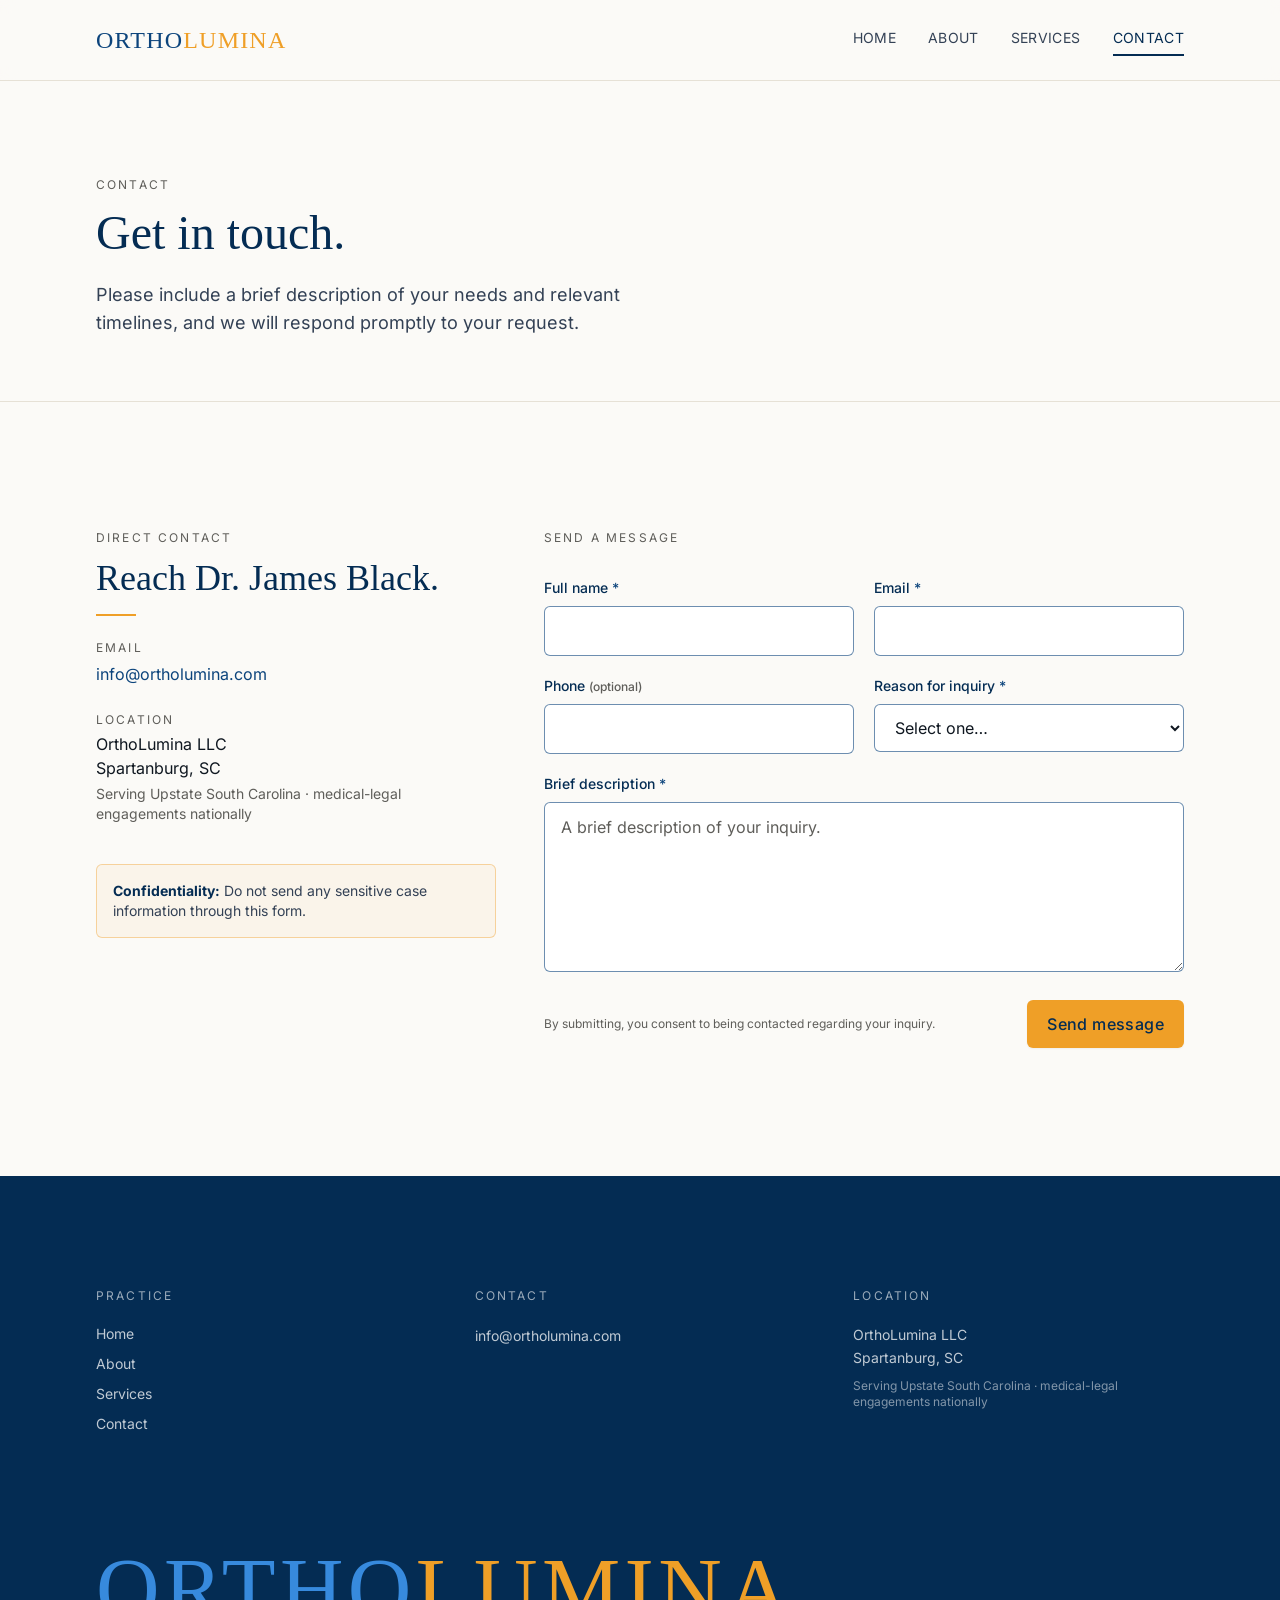
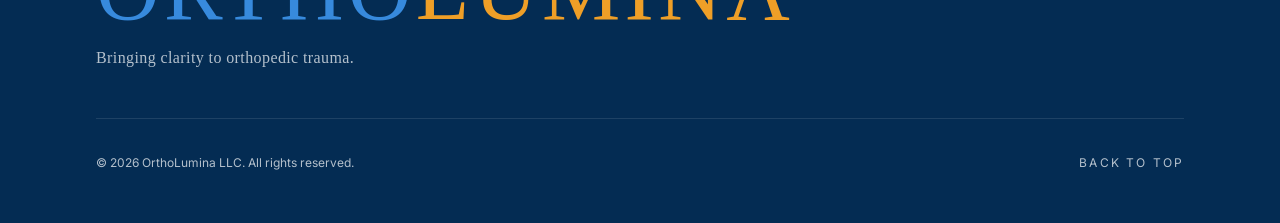
==== contact/index.html @ fea4717f "Initial site launch Co-Authored-By: Claude Opus 5.5 <noreply@anthropic.com>" ====
<!DOCTYPE html><html lang="en"> <head><meta charset="UTF-8"><meta name="viewport" content="width=device-width, initial-scale=1, viewport-fit=cover"><meta name="generator" content="Astro v5.18.2"><title>Contact · OrthoLumina</title><meta name="description" content="Contact OrthoLumina LLC for orthopedic trauma medical-legal review and hospital consulting. Based in Spartanburg, South Carolina."><link rel="canonical" href="https://ortholumina.com/contact"><meta name="theme-color" content="#042C53"><meta name="format-detection" content="telephone=no"><meta property="og:site_name" content="OrthoLumina"><meta property="og:type" content="website"><meta property="og:title" content="Contact · OrthoLumina"><meta property="og:description" content="Contact OrthoLumina LLC for orthopedic trauma medical-legal review and hospital consulting. Based in Spartanburg, South Carolina."><meta property="og:url" content="https://ortholumina.com/contact"><meta property="og:locale" content="en_US"><meta property="og:image" content="https://ortholumina.com/og-default.jpg"><meta name="twitter:card" content="summary_large_image"><meta name="twitter:title" content="Contact · OrthoLumina"><meta name="twitter:description" content="Contact OrthoLumina LLC for orthopedic trauma medical-legal review and hospital consulting. Based in Spartanburg, South Carolina."><meta name="twitter:image" content="https://ortholumina.com/og-default.jpg"><link rel="icon" type="image/svg+xml" href="/favicon.svg"><script type="application/ld+json">{"@context":"https://schema.org","@graph":[{"@type":"ProfessionalService","@id":"https://ortholumina.com#organization","name":"OrthoLumina LLC","alternateName":"OrthoLumina","url":"https://ortholumina.com","description":"Independent orthopedic trauma surgery expertise for attorneys, hospitals, and health care systems.","slogan":"Bringing clarity to orthopedic trauma.","areaServed":[{"@type":"City","name":"Spartanburg, South Carolina"},{"@type":"AdministrativeArea","name":"Upstate South Carolina"},{"@type":"AdministrativeArea","name":"Spartanburg County"},{"@type":"AdministrativeArea","name":"Greenville County"},{"@type":"AdministrativeArea","name":"Anderson County"},{"@type":"AdministrativeArea","name":"Cherokee County"},{"@type":"AdministrativeArea","name":"Union County"},{"@type":"AdministrativeArea","name":"Pickens County"},{"@type":"AdministrativeArea","name":"Oconee County"},{"@type":"AdministrativeArea","name":"Laurens County"}],"founder":{"@id":"https://ortholumina.com#person"},"employee":{"@id":"https://ortholumina.com#person"},"address":{"@type":"PostalAddress","addressLocality":"Spartanburg","addressRegion":"SC","addressCountry":"US"},"email":"info@ortholumina.com","knowsAbout":["Orthopedic trauma","Medical-legal review and expert opinion","Standard of care review","Hospital service-line consulting","Orthopedic trauma program development"],"hasOfferCatalog":{"@type":"OfferCatalog","name":"OrthoLumina services","itemListElement":[{"@type":"Offer","itemOffered":{"@type":"Service","name":"Leadership & Organizational Consulting","description":"Developing, renewing and maintaining orthopedic trauma service lines for hospitals and healthcare systems including clinical protocols, team structure, call management, ACS verifications and operating room efficiency.","url":"https://ortholumina.com/#services","areaServed":[{"@type":"City","name":"Spartanburg, South Carolina"},{"@type":"AdministrativeArea","name":"Upstate South Carolina"},{"@type":"AdministrativeArea","name":"Spartanburg County"},{"@type":"AdministrativeArea","name":"Greenville County"},{"@type":"AdministrativeArea","name":"Anderson County"},{"@type":"AdministrativeArea","name":"Cherokee County"},{"@type":"AdministrativeArea","name":"Union County"},{"@type":"AdministrativeArea","name":"Pickens County"},{"@type":"AdministrativeArea","name":"Oconee County"},{"@type":"AdministrativeArea","name":"Laurens County"}]}},{"@type":"Offer","itemOffered":{"@type":"Service","name":"Medical Legal Services","description":"Orthopedic trauma surgery expertise available for legal case review, expert opinions and testimony for complex litigation requiring an independent and experienced surgeon.","url":"https://ortholumina.com/#services","areaServed":{"@type":"Country","name":"United States"}}},{"@type":"Offer","itemOffered":{"@type":"Service","name":"Short-Term Clinical Contracts","description":"Temporary orthopedic trauma surgery coverage for trauma centers. Hybrid on-site clinical coverage with service line leadership.","url":"https://ortholumina.com/#services","areaServed":[{"@type":"City","name":"Spartanburg, South Carolina"},{"@type":"AdministrativeArea","name":"Upstate South Carolina"},{"@type":"AdministrativeArea","name":"Spartanburg County"},{"@type":"AdministrativeArea","name":"Greenville County"},{"@type":"AdministrativeArea","name":"Anderson County"},{"@type":"AdministrativeArea","name":"Cherokee County"},{"@type":"AdministrativeArea","name":"Union County"},{"@type":"AdministrativeArea","name":"Pickens County"},{"@type":"AdministrativeArea","name":"Oconee County"},{"@type":"AdministrativeArea","name":"Laurens County"}]}}]}},{"@type":"Person","@id":"https://ortholumina.com#person","name":"Dr. James Black","jobTitle":"Orthopedic Trauma Surgeon","worksFor":{"@id":"https://ortholumina.com#organization"},"url":"https://ortholumina.com/#about","alumniOf":[{"@type":"CollegeOrUniversity","name":"Middlebury College"},{"@type":"CollegeOrUniversity","name":"Emory University School of Medicine"},{"@type":"CollegeOrUniversity","name":"Washington University School of Medicine in St. Louis"}],"hasCredential":[{"@type":"EducationalOccupationalCredential","credentialCategory":"Board Certification","name":"American Board of Orthopaedic Surgery"},{"@type":"EducationalOccupationalCredential","credentialCategory":"Fellowship","name":"Fellow, American Academy of Orthopaedic Surgeons"},{"@type":"EducationalOccupationalCredential","credentialCategory":"Fellowship","name":"Fellow, American College of Surgeons"}],"memberOf":[{"@type":"Organization","name":"American Academy of Orthopaedic Surgeons"},{"@type":"Organization","name":"American College of Surgeons"}]},{"@type":"WebSite","@id":"https://ortholumina.com#website","url":"https://ortholumina.com","name":"OrthoLumina","publisher":{"@id":"https://ortholumina.com#organization"},"inLanguage":"en-US"},{"@type":"WebPage","url":"https://ortholumina.com/contact","isPartOf":{"@id":"https://ortholumina.com#website"},"about":{"@id":"https://ortholumina.com#organization"}}]}</script><link rel="stylesheet" href="/_astro/contact.BOzPGhAl.css"></head> <body class> <script>document.documentElement.classList.add("js");if(!window.location.hash){try{window.scrollTo(0,0)}catch(_){}}</script> <a href="#main" class="sr-only focus:not-sr-only focus:fixed focus:top-2 focus:left-2 focus:z-[60] focus:bg-navy-dark focus:text-white focus:px-4 focus:py-2 focus:rounded">
Skip to content
</a> <header class="sticky top-0 z-40 w-full border-b border-hairline bg-surface/85 backdrop-blur supports-[backdrop-filter]:bg-surface/70">  <div class="container-page flex h-14 sm:h-16 md:h-20 items-center justify-between gap-3"> <a href="/" class="no-underline focus-visible:shadow-focus rounded-sm min-w-0 flex-shrink" aria-label="OrthoLumina home"> <div class="inline-block max-w-full " aria-label="OrthoLumina"> <span class="block whitespace-nowrap font-display uppercase tracking-wordmark leading-none text-lg sm:text-xl md:text-2xl" aria-hidden="true"> <span class="text-navy">ORTHO</span><span class="text-amber">LUMINA</span> </span> </div> </a> <nav aria-label="Primary" class="hidden md:block"> <ul class="flex items-center gap-8"> <li> <a href="/" class="no-underline font-sans text-sm tracking-wide uppercase inline-block pt-1 pb-1.5
                  text-ink-soft hover:text-navy-dark border-b-2 border-transparent hover:border-navy/20
                "> Home </a> </li><li> <a href="/#about" class="no-underline font-sans text-sm tracking-wide uppercase inline-block pt-1 pb-1.5
                  text-ink-soft hover:text-navy-dark border-b-2 border-transparent hover:border-navy/20
                "> About </a> </li><li> <a href="/#services" class="no-underline font-sans text-sm tracking-wide uppercase inline-block pt-1 pb-1.5
                  text-ink-soft hover:text-navy-dark border-b-2 border-transparent hover:border-navy/20
                "> Services </a> </li><li> <a href="/contact" aria-current="page" class="no-underline font-sans text-sm tracking-wide uppercase inline-block pt-1 pb-1.5
                  text-navy-dark border-b-2 border-navy-dark
                "> Contact </a> </li> </ul> </nav> <button type="button" id="mobile-nav-toggle" class="nav-toggle-pending md:hidden inline-flex h-11 w-11 flex-none items-center justify-center rounded-md text-navy-dark hover:bg-navy/[0.06] focus-visible:shadow-focus" aria-expanded="false" aria-controls="mobile-nav-drawer" aria-label="Open menu"> <svg width="22" height="22" viewBox="0 0 24 24" fill="none" aria-hidden="true"> <path d="M4 7h16M4 12h16M4 17h16" stroke="currentColor" stroke-width="1.75" stroke-linecap="round"></path> </svg> </button> </div> </header>  <div id="mobile-nav-drawer" class="md:hidden fixed inset-0 z-50 hidden" role="dialog" aria-modal="true" aria-label="Site navigation"> <div id="mobile-nav-backdrop" class="absolute inset-0 bg-navy-dark/60"></div> <div class="absolute inset-y-0 right-0 w-[86%] max-w-sm bg-surface shadow-xl flex flex-col" style="height: 100dvh;"> <div class="flex-none flex items-center justify-between h-14 sm:h-16 px-5 sm:px-6 border-b border-hairline"> <div class="inline-block max-w-full " aria-label="OrthoLumina"> <span class="block whitespace-nowrap font-display uppercase tracking-wordmark leading-none text-lg sm:text-xl md:text-2xl" aria-hidden="true"> <span class="text-navy">ORTHO</span><span class="text-amber">LUMINA</span> </span> </div> <button type="button" id="mobile-nav-close" class="inline-flex h-11 w-11 flex-none items-center justify-center rounded-md text-navy-dark hover:bg-navy/[0.06] focus-visible:shadow-focus" aria-label="Close menu"> <svg width="22" height="22" viewBox="0 0 24 24" fill="none" aria-hidden="true"> <path d="M6 6l12 12M18 6l-12 12" stroke="currentColor" stroke-width="1.75" stroke-linecap="round"></path> </svg> </button> </div> <nav aria-label="Primary mobile navigation" class="flex-1 min-h-0 overflow-y-auto px-5 sm:px-6 py-6"> <ul class="flex flex-col gap-1"> <li> <a href="/" class="block py-3 font-display text-2xl no-underline
                  text-ink-soft hover:text-navy-dark
                "> Home </a> </li><li> <a href="/#about" class="block py-3 font-display text-2xl no-underline
                  text-ink-soft hover:text-navy-dark
                "> About </a> </li><li> <a href="/#services" class="block py-3 font-display text-2xl no-underline
                  text-ink-soft hover:text-navy-dark
                "> Services </a> </li><li> <a href="/contact" aria-current="page" class="block py-3 font-display text-2xl no-underline
                  text-navy-dark
                "> Contact </a> </li> </ul> </nav> </div> </div> <script>(function(){const toggle=document.getElementById("mobile-nav-toggle");const drawer=document.getElementById("mobile-nav-drawer");const backdrop=document.getElementById("mobile-nav-backdrop");const closeBtn=document.getElementById("mobile-nav-close");if(!toggle||!drawer)return;const FOCUSABLE='a[href], button:not([disabled]), input:not([disabled]), select:not([disabled]), textarea:not([disabled]), [tabindex]:not([tabindex="-1"])';let previouslyFocused=null;let savedScrollY=0;let isOpen=false;toggle.classList.remove("nav-toggle-pending");function claimHistory(tag){if(window.__orthoOverlayEntry)return;try{history.pushState({orthoOverlay:tag},"",location.href);window.__orthoOverlayEntry=true}catch(_){}}function releaseHistory(consume){if(!window.__orthoOverlayEntry)return;window.__orthoOverlayEntry=false;if(consume){try{history.back()}catch(_){}}}function unlockBody(){document.body.style.position="";document.body.style.top="";document.body.style.left="";document.body.style.right="";document.body.style.width="";window.scrollTo(0,savedScrollY)}function open(){if(isOpen)return;isOpen=true;previouslyFocused=document.activeElement;drawer.classList.remove("hidden");toggle.setAttribute("aria-expanded","true");savedScrollY=window.scrollY;document.body.style.position="fixed";document.body.style.top="-"+savedScrollY+"px";document.body.style.left="0";document.body.style.right="0";document.body.style.width="100%";claimHistory("nav");const firstLink=drawer.querySelector(FOCUSABLE);if(firstLink&&firstLink.focus)firstLink.focus()}function close(fromHistory){if(!isOpen)return;isOpen=false;drawer.classList.add("hidden");toggle.setAttribute("aria-expanded","false");unlockBody();releaseHistory(!fromHistory);if(previouslyFocused&&previouslyFocused.focus)previouslyFocused.focus()}function closeForHandoff(){if(!isOpen)return;isOpen=false;drawer.classList.add("hidden");toggle.setAttribute("aria-expanded","false");unlockBody();if(toggle.focus)toggle.focus()}const closeFromUi=function(){close(false)};toggle.addEventListener("click",open);if(closeBtn)closeBtn.addEventListener("click",closeFromUi);if(backdrop)backdrop.addEventListener("click",closeFromUi);drawer.addEventListener("click",function(e){const t=e.target&&e.target.closest?e.target.closest("a"):null;if(!t)return;if(t.getAttribute("href")==="/contact"){closeForHandoff();return}if(t.hash&&t.pathname===location.pathname){const target=document.getElementById(decodeURIComponent(t.hash.slice(1)));if(target){e.preventDefault();isOpen=false;drawer.classList.add("hidden");toggle.setAttribute("aria-expanded","false");unlockBody();try{if(window.__orthoOverlayEntry){window.__orthoOverlayEntry=false;history.replaceState(null,"",t.hash)}else{history.pushState(null,"",t.hash)}}catch(_){}target.scrollIntoView();if(!target.hasAttribute("tabindex"))target.setAttribute("tabindex","-1");target.focus({preventScroll:true});return}}close(false)});window.addEventListener("popstate",function(){if(isOpen)close(true)});window.addEventListener("resize",function(){if(isOpen&&getComputedStyle(drawer).display==="none")close(false)},{passive:true});document.addEventListener("keydown",function(e){if(!isOpen)return;if(e.key==="Escape"){close(false);return}if(e.key!=="Tab")return;const items=Array.prototype.filter.call(drawer.querySelectorAll(FOCUSABLE),function(el){return el.offsetWidth>0||el.offsetHeight>0});if(!items.length)return;const first=items[0];const last=items[items.length-1];if(e.shiftKey&&document.activeElement===first){e.preventDefault();last.focus()}else if(!e.shiftKey&&document.activeElement===last){e.preventDefault();first.focus()}})})();</script>   <main id="main">   <section class="border-b border-hairline">  <div class="container-page section-header"> <div class="max-w-narrow"> <p class="eyebrow mb-3 sm:mb-4">Contact</p> <h1>Get in touch.</h1> <p class="mt-5 sm:mt-6 max-w-prose text-base sm:text-lg text-ink-soft leading-relaxed">
Please include a brief description of your needs and relevant
          timelines, and we will respond promptly to your request.
</p> </div> </div> </section>  <section class="section" aria-labelledby="contact-heading"> <div class="container-page grid gap-10 md:gap-12 md:grid-cols-[minmax(0,1fr)_minmax(0,1.6fr)] items-start"> <aside class="reveal min-w-0"> <p class="eyebrow mb-3">Direct contact</p> <h2 id="contact-heading">Reach Dr. James Black.</h2> <span class="rule" aria-hidden="true"></span>  <dl class="mt-5 sm:mt-6 space-y-5 sm:space-y-6"> <div> <dt class="text-[0.7rem] sm:text-xs uppercase tracking-[0.18em] text-brand-gray mb-1">Email</dt> <dd> <a href="mailto:info@ortholumina.com" class="text-navy hover:text-navy-dark inline-block py-0.5 break-all"> info@ortholumina.com </a> </dd> </div> <div> <dt class="text-[0.7rem] sm:text-xs uppercase tracking-[0.18em] text-brand-gray mb-1">Location</dt> <dd class="not-italic"> <address class="not-italic text-ink text-sm sm:text-base"> OrthoLumina LLC<br> Spartanburg, SC </address>  <p class="mt-1 text-xs sm:text-sm text-brand-gray">
Serving Upstate South Carolina · medical-legal engagements nationally
</p> </dd> </div>  </dl> <div class="rounded-md border border-amber/40 bg-amber/[0.06] p-4 text-xs sm:text-sm text-ink-soft leading-relaxed mt-8 sm:mt-10"> <strong class="text-navy-dark">Confidentiality:</strong> Do not send any
  sensitive case information through this form.
</div> </aside>   <div class="reveal min-w-0"> <p class="eyebrow mb-3">Send a message</p> <form id="contact-form" action="https://formspree.io/f/xqppwero" method="POST" novalidate class="mt-8 grid gap-5" aria-describedby="contact-form-status" data-fallback-email="info@ortholumina.com"><div class="grid gap-5 md:grid-cols-2"><div class="flex flex-col gap-2"><label for="cf-name" class="text-sm font-medium text-navy-dark">
Full name <span class="text-navy" aria-hidden="true">*</span></label><input type="text" id="cf-name" name="name" autocomplete="name" required aria-required="true" aria-invalid="false" class="rounded-md border border-navy/60 bg-white px-4 py-3 text-base text-ink placeholder:text-brand-gray focus:outline-none focus:border-navy focus-visible:shadow-focus"><p id="cf-name-error" class="text-xs text-danger hidden" data-error-for="name"></p></div><div class="flex flex-col gap-2"><label for="cf-email" class="text-sm font-medium text-navy-dark">
Email <span class="text-navy" aria-hidden="true">*</span></label><input type="email" id="cf-email" name="email" autocomplete="email" required aria-required="true" aria-invalid="false" class="rounded-md border border-navy/60 bg-white px-4 py-3 text-base text-ink placeholder:text-brand-gray focus:outline-none focus:border-navy focus-visible:shadow-focus"><p id="cf-email-error" class="text-xs text-danger hidden" data-error-for="email"></p></div></div><div class="grid gap-5 md:grid-cols-2"><div class="flex flex-col gap-2"><label for="cf-phone" class="text-sm font-medium text-navy-dark">
Phone <span class="text-brand-gray text-xs">(optional)</span></label><input type="tel" id="cf-phone" name="phone" autocomplete="tel" class="rounded-md border border-navy/60 bg-white px-4 py-3 text-base text-ink placeholder:text-brand-gray focus:outline-none focus:border-navy focus-visible:shadow-focus"></div><div class="flex flex-col gap-2"><label for="cf-subject" class="text-sm font-medium text-navy-dark">
Reason for inquiry <span class="text-navy" aria-hidden="true">*</span></label><select id="cf-subject" name="subject" required aria-required="true" aria-invalid="false" class="rounded-md border border-navy/60 bg-white px-4 py-3 text-base text-ink focus:outline-none focus:border-navy focus-visible:shadow-focus"><option value="">Select one…</option><option value="medical-legal">Medical-legal inquiry</option><option value="consulting">Consulting inquiry</option><option value="clinical-contracts">Short-term clinical contracts</option><option value="other">Other</option></select><p id="cf-subject-error" class="text-xs text-danger hidden" data-error-for="subject"></p></div></div><div class="flex flex-col gap-2"><label for="cf-message" class="text-sm font-medium text-navy-dark">
Brief description <span class="text-navy" aria-hidden="true">*</span></label><textarea id="cf-message" name="message" rows="6" required aria-required="true" aria-invalid="false" placeholder="A brief description of your inquiry." class="rounded-md border border-navy/60 bg-white px-4 py-3 text-base text-ink placeholder:text-brand-gray focus:outline-none focus:border-navy focus-visible:shadow-focus resize-y min-h-[140px]"></textarea><p id="cf-message-error" class="text-xs text-danger hidden" data-error-for="message"></p></div><div class="hidden" aria-hidden="true"><label>
Do not fill this field
<input type="text" name="_gotcha" tabindex="-1" autocomplete="off"></label><input type="hidden" name="_subject" id="cf-subject-line" value="OrthoLumina inquiry"></div><div class="flex flex-col-reverse sm:flex-row items-stretch sm:items-center justify-between gap-4 pt-2"><p class="text-xs text-brand-gray leading-relaxed">
By submitting, you consent to being contacted regarding your inquiry.
</p><button type="submit" class="btn-primary no-underline w-full sm:w-auto flex-none">
Send message
</button></div><div id="contact-form-status" role="status" aria-live="polite" class="hidden mt-2 rounded-md p-4 text-sm"></div></form><script>(function(){const form=document.getElementById("contact-form");if(!form)return;const status=document.getElementById("contact-form-status");function setError(name,message){const el=form.querySelector('[data-error-for="'+name+'"]');const field=form.querySelector('[name="'+name+'"]');if(el){el.textContent=message;el.classList.toggle("hidden",!message)}if(field){field.setAttribute("aria-invalid",message?"true":"false");field.classList.toggle("border-danger",!!message);if(el&&el.id){const existing=(field.getAttribute("aria-describedby")||"").split(/\s+/).filter(t=>t&&t!==el.id);if(message)existing.push(el.id);if(existing.length)field.setAttribute("aria-describedby",existing.join(" "));else field.removeAttribute("aria-describedby")}}}function validate(data){let ok=true;setError("name","");setError("email","");setError("subject","");setError("message","");if(!data.name||data.name.trim().length<2){setError("name","Please enter your full name.");ok=false}const emailRe=/^[^\s@]+@[^\s@]+\.[^\s@]+$/;if(!data.email||!emailRe.test(data.email)){setError("email","Please enter a valid email address.");ok=false}if(!data.subject){setError("subject","Please select a reason for inquiry.");ok=false}if(!data.message||data.message.trim().length<10){setError("message","Please include a few sentences describing your inquiry.");ok=false}return ok}function showStatus(type,message){if(!status)return;status.classList.remove("hidden","bg-success-tint","text-success","border","border-success-line","bg-danger-tint","text-danger","border-danger-line");if(type==="success"){status.classList.add("bg-success-tint","text-success","border","border-success-line")}else{status.classList.add("bg-danger-tint","text-danger","border","border-danger-line")}status.textContent=message}const endpoint=form.getAttribute("action")||"";const TIMEOUT_MS=15e3;const FALLBACK_EMAIL=form.dataset.fallbackEmail||"";async function submitContactForm(payload){const ctrl=new AbortController;const timer=setTimeout(()=>ctrl.abort(),TIMEOUT_MS);let res;try{res=await fetch(endpoint,{method:"POST",headers:{Accept:"application/json","Content-Type":"application/json"},body:JSON.stringify(payload),signal:ctrl.signal})}catch(e){clearTimeout(timer);if(e&&e.name==="AbortError")return{ok:false,timeout:true};return{ok:false,network:true}}clearTimeout(timer);if(res.ok)return{ok:true};let detail="";try{const body=await res.json();if(Array.isArray(body.errors)&&body.errors.length){detail=body.errors.map(x=>x.message).filter(Boolean).join(" ")}else if(body.error){detail=String(body.error)}}catch(_){}return{ok:false,status:res.status,detail}}form.addEventListener("submit",async function(event){event.preventDefault();const fd=new FormData(form);const data=Object.fromEntries(fd.entries());const subjectField=form.querySelector("#cf-subject");const subjectLine=form.querySelector("#cf-subject-line");if(subjectField&&subjectLine){const label=subjectField.options[subjectField.selectedIndex]?.text||"Inquiry";subjectLine.value="OrthoLumina: "+label}if(!validate(data)){showStatus("error","Please review the highlighted fields and try again.");const firstInvalid=form.querySelector('[aria-invalid="true"]');if(firstInvalid&&firstInvalid.focus){requestAnimationFrame(function(){firstInvalid.focus()})}return}const submitBtn=form.querySelector('button[type="submit"]');if(submitBtn){submitBtn.setAttribute("disabled","true");submitBtn.textContent="Sending…"}try{const result=await submitContactForm(data);if(result.ok){showStatus("success","Thank you. Your message has been received, and Dr. Black will respond directly.");form.reset()}else if(result.timeout){showStatus("error","The request timed out before it completed. Your message was not sent."+(FALLBACK_EMAIL?" Please try again, or email "+FALLBACK_EMAIL+".":""))}else{showStatus("error",(result.detail||"Your message could not be sent.")+(FALLBACK_EMAIL?" You can also email "+FALLBACK_EMAIL+".":""))}}catch(e){showStatus("error","Something went wrong sending your message."+(FALLBACK_EMAIL?" Please email "+FALLBACK_EMAIL+" instead.":""))}finally{if(submitBtn){submitBtn.removeAttribute("disabled");submitBtn.textContent="Send message"}}})})();</script> </div> </div> </section>  </main> <footer class="bg-navy-dark text-white/85 overflow-hidden"> <div class="container-page pt-16 sm:pt-20 md:pt-28 pb-10 sm:pb-12"> <div class="grid gap-10 sm:gap-12 sm:grid-cols-2 md:grid-cols-3"> <div> <p class="eyebrow !text-white/60 mb-4 sm:mb-5">
Practice
</p> <ul class="space-y-2.5 text-sm"> <li> <a href="/" class="text-white/75 hover:text-amber no-underline transition-colors"> Home </a> </li><li> <a href="/#about" class="text-white/75 hover:text-amber no-underline transition-colors"> About </a> </li><li> <a href="/#services" class="text-white/75 hover:text-amber no-underline transition-colors"> Services </a> </li><li> <a href="/contact" class="text-white/75 hover:text-amber no-underline transition-colors"> Contact </a> </li> </ul> </div> <div> <p class="eyebrow !text-white/60 mb-4 sm:mb-5">
Contact
</p>  <ul class="space-y-2.5 text-sm"> <li> <a href="mailto:info@ortholumina.com" class="text-white/75 hover:text-amber no-underline break-all transition-colors inline-block py-0.5"> info@ortholumina.com </a> </li>  </ul> </div> <div> <p class="eyebrow !text-white/60 mb-4 sm:mb-5">
Location
</p> <address class="not-italic text-sm text-white/75 leading-relaxed"> OrthoLumina LLC<br> Spartanburg, SC <span class="mt-2 block text-white/50 text-xs">
Serving Upstate South Carolina ·
            medical-legal engagements nationally
</span> </address> </div> </div>  <div class="inline-block max-w-full mt-16 sm:mt-20 md:mt-28 select-none" aria-label="OrthoLumina"> <span class="block whitespace-nowrap font-display uppercase tracking-wordmark leading-none text-[clamp(1.75rem,9.5vw,5.5rem)] leading-[0.85]" aria-hidden="true"> <span class="text-blue">ORTHO</span><span class="text-amber">LUMINA</span> </span> <span class="mt-2 sm:mt-3 block font-display font-light tracking-tagline text-xs sm:text-sm md:text-base text-white/70" aria-hidden="true">
Bringing clarity to orthopedic trauma.
</span></div> <div class="mt-10 sm:mt-12 pt-6 sm:pt-8 border-t border-white/10 flex flex-col sm:flex-row items-start sm:items-center justify-between gap-3 text-xs text-white/70"> <p>© 2026 OrthoLumina LLC. All rights reserved.</p> <a href="#main" class="text-white/70 hover:text-amber no-underline uppercase tracking-[0.18em] transition-colors inline-block py-1">
Back to top
</a> </div> </div> </footer> <script>(function(){const els=document.querySelectorAll(".reveal");if(els.length===0)return;var reduce=window.matchMedia&&window.matchMedia("(prefers-reduced-motion: reduce)").matches;function revealAll(){els.forEach(function(el){el.classList.add("is-visible")})}if(reduce||!("IntersectionObserver"in window)){revealAll();return}var io=new IntersectionObserver(function(entries){entries.forEach(function(e){if(e.isIntersecting){e.target.classList.add("is-visible");io.unobserve(e.target)}})},{rootMargin:"0px 0px 15% 0px",threshold:.01});els.forEach(function(el){io.observe(el)});setTimeout(revealAll,2e3);var onFirstInteract=function(){revealAll();window.removeEventListener("scroll",onFirstInteract);window.removeEventListener("touchstart",onFirstInteract);window.removeEventListener("keydown",onFirstInteract)};window.addEventListener("scroll",onFirstInteract,{passive:true,once:false});window.addEventListener("touchstart",onFirstInteract,{passive:true,once:false});window.addEventListener("keydown",onFirstInteract,{once:false})})();</script> </body> </html>
---- _astro/contact.BOzPGhAl.css ----
@font-face{font-family:Inter Variable;font-style:normal;font-display:swap;font-weight:100 900;src:url(/_astro/inter-cyrillic-ext-wght-normal.BOeWTOD4.woff2) format("woff2-variations");unicode-range:U+0460-052F,U+1C80-1C8A,U+20B4,U+2DE0-2DFF,U+A640-A69F,U+FE2E-FE2F}@font-face{font-family:Inter Variable;font-style:normal;font-display:swap;font-weight:100 900;src:url(/_astro/inter-cyrillic-wght-normal.DqGufNeO.woff2) format("woff2-variations");unicode-range:U+0301,U+0400-045F,U+0490-0491,U+04B0-04B1,U+2116}@font-face{font-family:Inter Variable;font-style:normal;font-display:swap;font-weight:100 900;src:url(/_astro/inter-greek-ext-wght-normal.DlzME5K_.woff2) format("woff2-variations");unicode-range:U+1F00-1FFF}@font-face{font-family:Inter Variable;font-style:normal;font-display:swap;font-weight:100 900;src:url(/_astro/inter-greek-wght-normal.CkhJZR-_.woff2) format("woff2-variations");unicode-range:U+0370-0377,U+037A-037F,U+0384-038A,U+038C,U+038E-03A1,U+03A3-03FF}@font-face{font-family:Inter Variable;font-style:normal;font-display:swap;font-weight:100 900;src:url(/_astro/inter-vietnamese-wght-normal.CBcvBZtf.woff2) format("woff2-variations");unicode-range:U+0102-0103,U+0110-0111,U+0128-0129,U+0168-0169,U+01A0-01A1,U+01AF-01B0,U+0300-0301,U+0303-0304,U+0308-0309,U+0323,U+0329,U+1EA0-1EF9,U+20AB}@font-face{font-family:Inter Variable;font-style:normal;font-display:swap;font-weight:100 900;src:url(/_astro/inter-latin-ext-wght-normal.DO1Apj_S.woff2) format("woff2-variations");unicode-range:U+0100-02BA,U+02BD-02C5,U+02C7-02CC,U+02CE-02D7,U+02DD-02FF,U+0304,U+0308,U+0329,U+1D00-1DBF,U+1E00-1E9F,U+1EF2-1EFF,U+2020,U+20A0-20AB,U+20AD-20C0,U+2113,U+2C60-2C7F,U+A720-A7FF}@font-face{font-family:Inter Variable;font-style:normal;font-display:swap;font-weight:100 900;src:url(/_astro/inter-latin-wght-normal.Dx4kXJAl.woff2) format("woff2-variations");unicode-range:U+0000-00FF,U+0131,U+0152-0153,U+02BB-02BC,U+02C6,U+02DA,U+02DC,U+0304,U+0308,U+0329,U+2000-206F,U+20AC,U+2122,U+2191,U+2193,U+2212,U+2215,U+FEFF,U+FFFD}*,:before,:after{--tw-border-spacing-x: 0;--tw-border-spacing-y: 0;--tw-translate-x: 0;--tw-translate-y: 0;--tw-rotate: 0;--tw-skew-x: 0;--tw-skew-y: 0;--tw-scale-x: 1;--tw-scale-y: 1;--tw-pan-x: ;--tw-pan-y: ;--tw-pinch-zoom: ;--tw-scroll-snap-strictness: proximity;--tw-gradient-from-position: ;--tw-gradient-via-position: ;--tw-gradient-to-position: ;--tw-ordinal: ;--tw-slashed-zero: ;--tw-numeric-figure: ;--tw-numeric-spacing: ;--tw-numeric-fraction: ;--tw-ring-inset: ;--tw-ring-offset-width: 0px;--tw-ring-offset-color: #fff;--tw-ring-color: rgb(59 130 246 / .5);--tw-ring-offset-shadow: 0 0 #0000;--tw-ring-shadow: 0 0 #0000;--tw-shadow: 0 0 #0000;--tw-shadow-colored: 0 0 #0000;--tw-blur: ;--tw-brightness: ;--tw-contrast: ;--tw-grayscale: ;--tw-hue-rotate: ;--tw-invert: ;--tw-saturate: ;--tw-sepia: ;--tw-drop-shadow: ;--tw-backdrop-blur: ;--tw-backdrop-brightness: ;--tw-backdrop-contrast: ;--tw-backdrop-grayscale: ;--tw-backdrop-hue-rotate: ;--tw-backdrop-invert: ;--tw-backdrop-opacity: ;--tw-backdrop-saturate: ;--tw-backdrop-sepia: ;--tw-contain-size: ;--tw-contain-layout: ;--tw-contain-paint: ;--tw-contain-style: }::backdrop{--tw-border-spacing-x: 0;--tw-border-spacing-y: 0;--tw-translate-x: 0;--tw-translate-y: 0;--tw-rotate: 0;--tw-skew-x: 0;--tw-skew-y: 0;--tw-scale-x: 1;--tw-scale-y: 1;--tw-pan-x: ;--tw-pan-y: ;--tw-pinch-zoom: ;--tw-scroll-snap-strictness: proximity;--tw-gradient-from-position: ;--tw-gradient-via-position: ;--tw-gradient-to-position: ;--tw-ordinal: ;--tw-slashed-zero: ;--tw-numeric-figure: ;--tw-numeric-spacing: ;--tw-numeric-fraction: ;--tw-ring-inset: ;--tw-ring-offset-width: 0px;--tw-ring-offset-color: #fff;--tw-ring-color: rgb(59 130 246 / .5);--tw-ring-offset-shadow: 0 0 #0000;--tw-ring-shadow: 0 0 #0000;--tw-shadow: 0 0 #0000;--tw-shadow-colored: 0 0 #0000;--tw-blur: ;--tw-brightness: ;--tw-contrast: ;--tw-grayscale: ;--tw-hue-rotate: ;--tw-invert: ;--tw-saturate: ;--tw-sepia: ;--tw-drop-shadow: ;--tw-backdrop-blur: ;--tw-backdrop-brightness: ;--tw-backdrop-contrast: ;--tw-backdrop-grayscale: ;--tw-backdrop-hue-rotate: ;--tw-backdrop-invert: ;--tw-backdrop-opacity: ;--tw-backdrop-saturate: ;--tw-backdrop-sepia: ;--tw-contain-size: ;--tw-contain-layout: ;--tw-contain-paint: ;--tw-contain-style: }*,:before,:after{box-sizing:border-box;border-width:0;border-style:solid;border-color:#e5e7eb}:before,:after{--tw-content: ""}html,:host{line-height:1.5;-webkit-text-size-adjust:100%;-moz-tab-size:4;-o-tab-size:4;tab-size:4;font-family:Inter Variable,Inter,system-ui,-apple-system,Segoe UI,Roboto,Helvetica,Arial,sans-serif;font-feature-settings:normal;font-variation-settings:normal;-webkit-tap-highlight-color:transparent}body{margin:0;line-height:inherit}hr{height:0;color:inherit;border-top-width:1px}abbr:where([title]){-webkit-text-decoration:underline dotted;text-decoration:underline dotted}h1,h2,h3,h4,h5,h6{font-size:inherit;font-weight:inherit}a{color:inherit;text-decoration:inherit}b,strong{font-weight:bolder}code,kbd,samp,pre{font-family:ui-monospace,SFMono-Regular,Menlo,Monaco,Consolas,Liberation Mono,Courier New,monospace;font-feature-settings:normal;font-variation-settings:normal;font-size:1em}small{font-size:80%}sub,sup{font-size:75%;line-height:0;position:relative;vertical-align:baseline}sub{bottom:-.25em}sup{top:-.5em}table{text-indent:0;border-color:inherit;border-collapse:collapse}button,input,optgroup,select,textarea{font-family:inherit;font-feature-settings:inherit;font-variation-settings:inherit;font-size:100%;font-weight:inherit;line-height:inherit;letter-spacing:inherit;color:inherit;margin:0;padding:0}button,select{text-transform:none}button,input:where([type=button]),input:where([type=reset]),input:where([type=submit]){-webkit-appearance:button;background-color:transparent;background-image:none}:-moz-focusring{outline:auto}:-moz-ui-invalid{box-shadow:none}progress{vertical-align:baseline}::-webkit-inner-spin-button,::-webkit-outer-spin-button{height:auto}[type=search]{-webkit-appearance:textfield;outline-offset:-2px}::-webkit-search-decoration{-webkit-appearance:none}::-webkit-file-upload-button{-webkit-appearance:button;font:inherit}summary{display:list-item}blockquote,dl,dd,h1,h2,h3,h4,h5,h6,hr,figure,p,pre{margin:0}fieldset{margin:0;padding:0}legend{padding:0}ol,ul,menu{list-style:none;margin:0;padding:0}dialog{padding:0}textarea{resize:vertical}input::-moz-placeholder,textarea::-moz-placeholder{opacity:1;color:#9ca3af}input::placeholder,textarea::placeholder{opacity:1;color:#9ca3af}button,[role=button]{cursor:pointer}:disabled{cursor:default}img,svg,video,canvas,audio,iframe,embed,object{display:block;vertical-align:middle}img,video{max-width:100%;height:auto}[hidden]:where(:not([hidden=until-found])){display:none}:root{color-scheme:light;--focus-ring: #EF9F27}html{-webkit-text-size-adjust:100%;text-rendering:optimizeLegibility;-webkit-font-smoothing:antialiased;-moz-osx-font-smoothing:grayscale}html,body{overflow-x:clip}body{--tw-bg-opacity: 1;background-color:rgb(251 250 247 / var(--tw-bg-opacity, 1));font-family:Inter Variable,Inter,system-ui,-apple-system,Segoe UI,Roboto,Helvetica,Arial,sans-serif;--tw-text-opacity: 1;color:rgb(15 23 32 / var(--tw-text-opacity, 1));-webkit-font-smoothing:antialiased;-moz-osx-font-smoothing:grayscale;font-feature-settings:"cv02","cv03","cv04","cv11";min-height:100dvh}h1,h2,h3,h4{font-family:Palatino,Palatino Linotype,Book Antiqua,Times New Roman,Times,serif;--tw-text-opacity: 1;color:rgb(4 44 83 / var(--tw-text-opacity, 1));text-wrap:balance;overflow-wrap:anywhere}h1{font-size:2rem;line-height:1.25}@media(min-width:640px){h1{font-size:2.25rem;line-height:2.5rem}}@media(min-width:768px){h1{font-size:3rem;line-height:1}}h2{font-size:1.5rem;line-height:2rem;line-height:1.25}@media(min-width:640px){h2{font-size:1.875rem;line-height:2.25rem}}@media(min-width:768px){h2{font-size:2.25rem;line-height:2.5rem}}h3{font-size:1.125rem;line-height:1.75rem;line-height:1.375}@media(min-width:640px){h3{font-size:1.25rem;line-height:1.75rem}}@media(min-width:768px){h3{font-size:1.5rem;line-height:2rem}}p{text-wrap:pretty}a{--tw-text-opacity: 1;color:rgb(12 68 124 / var(--tw-text-opacity, 1));text-decoration-color:#0c447c4d;text-decoration-thickness:1px;text-underline-offset:4px;transition-property:color,background-color,border-color,text-decoration-color,fill,stroke;transition-timing-function:cubic-bezier(.4,0,.2,1);transition-duration:.15s}a:hover{text-decoration-color:#0c447c}:focus-visible{outline:2px solid #042C53;outline-offset:2px;border-radius:2px;box-shadow:0 0 0 4px #ef9f27}.bg-navy-dark :focus-visible,footer :focus-visible{outline-color:#fff}::-moz-selection{background-color:#ef9f27;color:#042c53}::selection{background-color:#ef9f27;color:#042c53}.container{width:100%}@media(min-width:640px){.container{max-width:640px}}@media(min-width:768px){.container{max-width:768px}}@media(min-width:1024px){.container{max-width:1024px}}@media(min-width:1280px){.container{max-width:1280px}}@media(min-width:1536px){.container{max-width:1536px}}.container-page{margin-left:auto;margin-right:auto;width:100%;max-width:72rem;padding-left:1.25rem;padding-right:1.25rem}@media(min-width:640px){.container-page{padding-left:1.5rem;padding-right:1.5rem}}@media(min-width:768px){.container-page{padding-left:2rem;padding-right:2rem}}.container-narrow{margin-left:auto;margin-right:auto;width:100%;max-width:56rem;padding-left:1.25rem;padding-right:1.25rem}@media(min-width:640px){.container-narrow{padding-left:1.5rem;padding-right:1.5rem}}@media(min-width:768px){.container-narrow{padding-left:2rem;padding-right:2rem}}.eyebrow{font-family:Inter Variable,Inter,system-ui,-apple-system,Segoe UI,Roboto,Helvetica,Arial,sans-serif;font-size:.7rem;text-transform:uppercase;letter-spacing:.18em;--tw-text-opacity: 1;color:rgb(95 94 90 / var(--tw-text-opacity, 1))}@media(min-width:640px){.eyebrow{font-size:.75rem;line-height:1rem}}.btn-primary{display:inline-flex;min-height:44px;align-items:center;justify-content:center;gap:.5rem;border-radius:.375rem;padding:.75rem 1.25rem;font-family:Inter Variable,Inter,system-ui,-apple-system,Segoe UI,Roboto,Helvetica,Arial,sans-serif;font-size:.875rem;line-height:1.25rem;font-weight:500;letter-spacing:.025em;transition-property:background-color,border-color,color,box-shadow,transform;transition-timing-function:cubic-bezier(.4,0,.2,1);transition-duration:.2s}@media(min-width:768px){.btn-primary{font-size:1rem;line-height:1.5rem}}.btn-primary{--tw-bg-opacity: 1;background-color:rgb(239 159 39 / var(--tw-bg-opacity, 1));--tw-text-opacity: 1;color:rgb(4 44 83 / var(--tw-text-opacity, 1));--tw-shadow: 0 1px 2px 0 rgb(0 0 0 / .05);--tw-shadow-colored: 0 1px 2px 0 var(--tw-shadow-color);box-shadow:var(--tw-ring-offset-shadow, 0 0 #0000),var(--tw-ring-shadow, 0 0 #0000),var(--tw-shadow)}.btn-primary:hover{background-color:#ef9f27e6}.btn-secondary{display:inline-flex;min-height:44px;align-items:center;justify-content:center;gap:.5rem;border-radius:.375rem;padding:.75rem 1.25rem;font-family:Inter Variable,Inter,system-ui,-apple-system,Segoe UI,Roboto,Helvetica,Arial,sans-serif;font-size:.875rem;line-height:1.25rem;font-weight:500;letter-spacing:.025em;transition-property:background-color,border-color,color,box-shadow,transform;transition-timing-function:cubic-bezier(.4,0,.2,1);transition-duration:.2s}@media(min-width:768px){.btn-secondary{font-size:1rem;line-height:1.5rem}}.btn-secondary{border-width:1px;border-color:#0c447c99;--tw-text-opacity: 1;color:rgb(12 68 124 / var(--tw-text-opacity, 1))}.btn-secondary:hover{--tw-border-opacity: 1;border-color:rgb(12 68 124 / var(--tw-border-opacity, 1));background-color:#0c447c08}.btn-ghost-light{display:inline-flex;min-height:44px;align-items:center;justify-content:center;gap:.5rem;border-radius:.375rem;padding:.75rem 1.25rem;font-family:Inter Variable,Inter,system-ui,-apple-system,Segoe UI,Roboto,Helvetica,Arial,sans-serif;font-size:.875rem;line-height:1.25rem;font-weight:500;letter-spacing:.025em;transition-property:background-color,border-color,color,box-shadow,transform;transition-timing-function:cubic-bezier(.4,0,.2,1);transition-duration:.2s}@media(min-width:768px){.btn-ghost-light{font-size:1rem;line-height:1.5rem}}.btn-ghost-light{border-width:1px;border-color:#ffffff73;--tw-text-opacity: 1;color:rgb(255 255 255 / var(--tw-text-opacity, 1))}.btn-ghost-light:hover{--tw-border-opacity: 1;border-color:rgb(239 159 39 / var(--tw-border-opacity, 1));--tw-text-opacity: 1;color:rgb(239 159 39 / var(--tw-text-opacity, 1))}.section{padding-top:4rem;padding-bottom:4rem}@media(min-width:640px){.section{padding-top:6rem;padding-bottom:6rem}}@media(min-width:768px){.section{padding-top:8rem;padding-bottom:8rem}}.section-sm{padding-top:3rem;padding-bottom:3rem}@media(min-width:640px){.section-sm{padding-top:4rem;padding-bottom:4rem}}@media(min-width:768px){.section-sm{padding-top:5rem;padding-bottom:5rem}}.section-header{padding-top:3rem;padding-bottom:2.5rem}@media(min-width:640px){.section-header{padding-top:4rem;padding-bottom:3rem}}@media(min-width:768px){.section-header{padding-top:6rem;padding-bottom:4rem}}.rule{margin-top:1rem;margin-bottom:1rem;display:block;height:.125rem;width:2.5rem;--tw-bg-opacity: 1;background-color:rgb(239 159 39 / var(--tw-bg-opacity, 1))}.nav-toggle-pending{display:none}.hairline-dark{border-top-width:1px;border-color:#378add80}.watermark{pointer-events:none;position:absolute;display:none;-webkit-user-select:none;-moz-user-select:none;user-select:none;white-space:nowrap;font-family:Palatino,Palatino Linotype,Book Antiqua,Times New Roman,Times,serif;text-transform:uppercase;line-height:.78;letter-spacing:.01em}@media(min-width:768px){.watermark{display:block}}.watermark{font-size:clamp(3.5rem,15vw,13rem)}.watermark-light{color:#042c530b}.watermark-dark{color:#ffffff0d}.sr-only{position:absolute;width:1px;height:1px;padding:0;margin:-1px;overflow:hidden;clip:rect(0,0,0,0);white-space:nowrap;border-width:0}.pointer-events-none{pointer-events:none}.visible{visibility:visible}.invisible{visibility:hidden}.static{position:static}.fixed{position:fixed}.absolute{position:absolute}.relative{position:relative}.sticky{position:sticky}.inset-0{inset:0}.inset-y-0{top:0;bottom:0}.bottom-6{bottom:1.5rem}.left-0{left:0}.right-0{right:0}.top-0{top:0}.top-1\/2{top:50%}.top-6{top:1.5rem}.z-40{z-index:40}.z-50{z-index:50}.mx-auto{margin-left:auto;margin-right:auto}.mb-1{margin-bottom:.25rem}.mb-1\.5{margin-bottom:.375rem}.mb-2{margin-bottom:.5rem}.mb-3{margin-bottom:.75rem}.mb-4{margin-bottom:1rem}.mb-5{margin-bottom:1.25rem}.mt-1{margin-top:.25rem}.mt-10{margin-top:2.5rem}.mt-16{margin-top:4rem}.mt-2{margin-top:.5rem}.mt-3{margin-top:.75rem}.mt-4{margin-top:1rem}.mt-5{margin-top:1.25rem}.mt-6{margin-top:1.5rem}.mt-7{margin-top:1.75rem}.mt-8{margin-top:2rem}.block{display:block}.inline-block{display:inline-block}.inline{display:inline}.flex{display:flex}.inline-flex{display:inline-flex}.table{display:table}.grid{display:grid}.hidden{display:none}.aspect-\[4\/5\]{aspect-ratio:4/5}.h-1\.5{height:.375rem}.h-11{height:2.75rem}.h-14{height:3.5rem}.h-32{height:8rem}.h-8{height:2rem}.max-h-16{max-height:4rem}.max-h-20{max-height:5rem}.min-h-0{min-height:0px}.min-h-\[140px\]{min-height:140px}.w-1\.5{width:.375rem}.w-11{width:2.75rem}.w-8{width:2rem}.w-\[86\%\]{width:86%}.w-auto{width:auto}.w-full{width:100%}.min-w-0{min-width:0px}.max-w-2xl{max-width:42rem}.max-w-content{max-width:72rem}.max-w-full{max-width:100%}.max-w-narrow{max-width:56rem}.max-w-prose{max-width:36rem}.max-w-sm{max-width:24rem}.max-w-xs{max-width:20rem}.flex-1{flex:1 1 0%}.flex-none{flex:none}.flex-shrink{flex-shrink:1}.-translate-y-1\/2{--tw-translate-y: -50%;transform:translate(var(--tw-translate-x),var(--tw-translate-y)) rotate(var(--tw-rotate)) skew(var(--tw-skew-x)) skewY(var(--tw-skew-y)) scaleX(var(--tw-scale-x)) scaleY(var(--tw-scale-y))}.translate-x-full{--tw-translate-x: 100%;transform:translate(var(--tw-translate-x),var(--tw-translate-y)) rotate(var(--tw-rotate)) skew(var(--tw-skew-x)) skewY(var(--tw-skew-y)) scaleX(var(--tw-scale-x)) scaleY(var(--tw-scale-y))}.select-none{-webkit-user-select:none;-moz-user-select:none;user-select:none}.resize-y{resize:vertical}.resize{resize:both}.scroll-mt-20{scroll-margin-top:5rem}.break-inside-avoid{-moz-column-break-inside:avoid;break-inside:avoid}.grid-cols-1{grid-template-columns:repeat(1,minmax(0,1fr))}.flex-col{flex-direction:column}.flex-col-reverse{flex-direction:column-reverse}.flex-wrap{flex-wrap:wrap}.items-start{align-items:flex-start}.items-center{align-items:center}.items-stretch{align-items:stretch}.justify-center{justify-content:center}.justify-between{justify-content:space-between}.gap-1{gap:.25rem}.gap-10{gap:2.5rem}.gap-2{gap:.5rem}.gap-3{gap:.75rem}.gap-4{gap:1rem}.gap-5{gap:1.25rem}.gap-8{gap:2rem}.gap-x-4{-moz-column-gap:1rem;column-gap:1rem}.gap-x-5{-moz-column-gap:1.25rem;column-gap:1.25rem}.gap-y-2{row-gap:.5rem}.gap-y-8{row-gap:2rem}.space-y-2\.5>:not([hidden])~:not([hidden]){--tw-space-y-reverse: 0;margin-top:calc(.625rem * calc(1 - var(--tw-space-y-reverse)));margin-bottom:calc(.625rem * var(--tw-space-y-reverse))}.space-y-4>:not([hidden])~:not([hidden]){--tw-space-y-reverse: 0;margin-top:calc(1rem * calc(1 - var(--tw-space-y-reverse)));margin-bottom:calc(1rem * var(--tw-space-y-reverse))}.space-y-5>:not([hidden])~:not([hidden]){--tw-space-y-reverse: 0;margin-top:calc(1.25rem * calc(1 - var(--tw-space-y-reverse)));margin-bottom:calc(1.25rem * var(--tw-space-y-reverse))}.self-start{align-self:flex-start}.overflow-hidden{overflow:hidden}.overflow-y-auto{overflow-y:auto}.whitespace-nowrap{white-space:nowrap}.break-words{overflow-wrap:break-word}.break-all{word-break:break-all}.rounded-full{border-radius:9999px}.rounded-lg{border-radius:.5rem}.rounded-md{border-radius:.375rem}.rounded-sm{border-radius:.125rem}.border{border-width:1px}.border-y{border-top-width:1px;border-bottom-width:1px}.border-b{border-bottom-width:1px}.border-b-2{border-bottom-width:2px}.border-t{border-top-width:1px}.border-amber\/40{border-color:#ef9f2766}.border-danger{--tw-border-opacity: 1;border-color:rgb(155 44 44 / var(--tw-border-opacity, 1))}.border-danger-line{--tw-border-opacity: 1;border-color:rgb(232 201 196 / var(--tw-border-opacity, 1))}.border-hairline{--tw-border-opacity: 1;border-color:rgb(230 225 214 / var(--tw-border-opacity, 1))}.border-navy-dark{--tw-border-opacity: 1;border-color:rgb(4 44 83 / var(--tw-border-opacity, 1))}.border-navy-dark\/15{border-color:#042c5326}.border-navy-dark\/20{border-color:#042c5333}.border-navy\/60{border-color:#0c447c99}.border-success-line{--tw-border-opacity: 1;border-color:rgb(195 220 211 / var(--tw-border-opacity, 1))}.border-transparent{border-color:transparent}.border-white\/10{border-color:#ffffff1a}.border-white\/15{border-color:#ffffff26}.bg-amber\/\[0\.06\]{background-color:#ef9f270f}.bg-danger-tint{--tw-bg-opacity: 1;background-color:rgb(251 240 238 / var(--tw-bg-opacity, 1))}.bg-navy{--tw-bg-opacity: 1;background-color:rgb(12 68 124 / var(--tw-bg-opacity, 1))}.bg-navy-dark{--tw-bg-opacity: 1;background-color:rgb(4 44 83 / var(--tw-bg-opacity, 1))}.bg-navy-dark\/40{background-color:#042c5366}.bg-navy-dark\/60{background-color:#042c5399}.bg-navy-dark\/\[0\.03\]{background-color:#042c5308}.bg-success-tint{--tw-bg-opacity: 1;background-color:rgb(238 245 242 / var(--tw-bg-opacity, 1))}.bg-surface{--tw-bg-opacity: 1;background-color:rgb(251 250 247 / var(--tw-bg-opacity, 1))}.bg-surface-alt{--tw-bg-opacity: 1;background-color:rgb(242 239 232 / var(--tw-bg-opacity, 1))}.bg-surface\/85{background-color:#fbfaf7d9}.bg-white{--tw-bg-opacity: 1;background-color:rgb(255 255 255 / var(--tw-bg-opacity, 1))}.bg-white\/\[0\.04\]{background-color:#ffffff0a}.bg-gradient-to-br{background-image:linear-gradient(to bottom right,var(--tw-gradient-stops))}.bg-surgical-light{background-image:radial-gradient(ellipse 80% 60% at 50% 30%,#ef9f272e,#378add1a 28%,#042c5300 62%)}.from-navy-dark{--tw-gradient-from: #042C53 var(--tw-gradient-from-position);--tw-gradient-to: rgb(4 44 83 / 0) var(--tw-gradient-to-position);--tw-gradient-stops: var(--tw-gradient-from), var(--tw-gradient-to)}.to-navy{--tw-gradient-to: #0C447C var(--tw-gradient-to-position)}.bg-cover{background-size:cover}.bg-\[position\:72\%_28\%\]{background-position:72% 28%}.bg-no-repeat{background-repeat:no-repeat}.object-contain{-o-object-fit:contain;object-fit:contain}.p-4{padding:1rem}.p-5{padding:1.25rem}.p-6{padding:1.5rem}.px-4{padding-left:1rem;padding-right:1rem}.px-5{padding-left:1.25rem;padding-right:1.25rem}.py-0\.5{padding-top:.125rem;padding-bottom:.125rem}.py-1{padding-top:.25rem;padding-bottom:.25rem}.py-1\.5{padding-top:.375rem;padding-bottom:.375rem}.py-16{padding-top:4rem;padding-bottom:4rem}.py-3{padding-top:.75rem;padding-bottom:.75rem}.py-5{padding-top:1.25rem;padding-bottom:1.25rem}.py-6{padding-top:1.5rem;padding-bottom:1.5rem}.pb-1\.5{padding-bottom:.375rem}.pb-10{padding-bottom:2.5rem}.pb-5{padding-bottom:1.25rem}.pt-1{padding-top:.25rem}.pt-16{padding-top:4rem}.pt-2{padding-top:.5rem}.pt-4{padding-top:1rem}.pt-5{padding-top:1.25rem}.pt-6{padding-top:1.5rem}.pt-8{padding-top:2rem}.text-center{text-align:center}.font-display{font-family:Palatino,Palatino Linotype,Book Antiqua,Times New Roman,Times,serif}.font-sans{font-family:Inter Variable,Inter,system-ui,-apple-system,Segoe UI,Roboto,Helvetica,Arial,sans-serif}.\!text-base{font-size:1rem!important;line-height:1.5rem!important}.\!text-lg{font-size:1.125rem!important;line-height:1.75rem!important}.\!text-xl{font-size:1.25rem!important;line-height:1.75rem!important}.text-2xl{font-size:1.5rem;line-height:2rem}.text-4xl{font-size:2.25rem;line-height:2.5rem}.text-\[0\.65rem\]{font-size:.65rem}.text-\[0\.7rem\]{font-size:.7rem}.text-\[clamp\(1\.75rem\,9\.5vw\,5\.5rem\)\]{font-size:clamp(1.75rem,9.5vw,5.5rem)}.text-\[clamp\(1\.75rem\,9vw\,6rem\)\]{font-size:clamp(1.75rem,9vw,6rem)}.text-base{font-size:1rem;line-height:1.5rem}.text-lg{font-size:1.125rem;line-height:1.75rem}.text-sm{font-size:.875rem;line-height:1.25rem}.text-xs{font-size:.75rem;line-height:1rem}.font-light{font-weight:300}.font-medium{font-weight:500}.uppercase{text-transform:uppercase}.not-italic{font-style:normal}.leading-\[0\.85\]{line-height:.85}.leading-none{line-height:1}.leading-relaxed{line-height:1.625}.leading-snug{line-height:1.375}.leading-tight{line-height:1.25}.tracking-\[0\.18em\]{letter-spacing:.18em}.tracking-tagline,.tracking-wide{letter-spacing:.025em}.tracking-wordmark{letter-spacing:.05em}.\!text-white{--tw-text-opacity: 1 !important;color:rgb(255 255 255 / var(--tw-text-opacity, 1))!important}.\!text-white\/60{color:#fff9!important}.\!text-white\/70{color:#ffffffb3!important}.text-amber{--tw-text-opacity: 1;color:rgb(239 159 39 / var(--tw-text-opacity, 1))}.text-blue{--tw-text-opacity: 1;color:rgb(55 138 221 / var(--tw-text-opacity, 1))}.text-brand-gray{--tw-text-opacity: 1;color:rgb(95 94 90 / var(--tw-text-opacity, 1))}.text-danger{--tw-text-opacity: 1;color:rgb(155 44 44 / var(--tw-text-opacity, 1))}.text-ink{--tw-text-opacity: 1;color:rgb(15 23 32 / var(--tw-text-opacity, 1))}.text-ink-soft{--tw-text-opacity: 1;color:rgb(51 65 85 / var(--tw-text-opacity, 1))}.text-navy{--tw-text-opacity: 1;color:rgb(12 68 124 / var(--tw-text-opacity, 1))}.text-navy-dark{--tw-text-opacity: 1;color:rgb(4 44 83 / var(--tw-text-opacity, 1))}.text-success{--tw-text-opacity: 1;color:rgb(31 93 76 / var(--tw-text-opacity, 1))}.text-white{--tw-text-opacity: 1;color:rgb(255 255 255 / var(--tw-text-opacity, 1))}.text-white\/50{color:#ffffff80}.text-white\/60{color:#fff9}.text-white\/70{color:#ffffffb3}.text-white\/75{color:#ffffffbf}.text-white\/85{color:#ffffffd9}.no-underline{text-decoration-line:none}.underline-offset-4{text-underline-offset:4px}.opacity-0{opacity:0}.opacity-30{opacity:.3}.opacity-60{opacity:.6}.opacity-70{opacity:.7}.opacity-\[0\.06\]{opacity:.06}.mix-blend-multiply{mix-blend-mode:multiply}.mix-blend-overlay{mix-blend-mode:overlay}.shadow{--tw-shadow: 0 1px 3px 0 rgb(0 0 0 / .1), 0 1px 2px -1px rgb(0 0 0 / .1);--tw-shadow-colored: 0 1px 3px 0 var(--tw-shadow-color), 0 1px 2px -1px var(--tw-shadow-color);box-shadow:var(--tw-ring-offset-shadow, 0 0 #0000),var(--tw-ring-shadow, 0 0 #0000),var(--tw-shadow)}.shadow-2xl{--tw-shadow: 0 25px 50px -12px rgb(0 0 0 / .25);--tw-shadow-colored: 0 25px 50px -12px var(--tw-shadow-color);box-shadow:var(--tw-ring-offset-shadow, 0 0 #0000),var(--tw-ring-shadow, 0 0 #0000),var(--tw-shadow)}.shadow-card{--tw-shadow: 0 1px 2px rgba(4, 44, 83, .04), 0 8px 24px rgba(4, 44, 83, .06);--tw-shadow-colored: 0 1px 2px var(--tw-shadow-color), 0 8px 24px var(--tw-shadow-color);box-shadow:var(--tw-ring-offset-shadow, 0 0 #0000),var(--tw-ring-shadow, 0 0 #0000),var(--tw-shadow)}.shadow-xl{--tw-shadow: 0 20px 25px -5px rgb(0 0 0 / .1), 0 8px 10px -6px rgb(0 0 0 / .1);--tw-shadow-colored: 0 20px 25px -5px var(--tw-shadow-color), 0 8px 10px -6px var(--tw-shadow-color);box-shadow:var(--tw-ring-offset-shadow, 0 0 #0000),var(--tw-ring-shadow, 0 0 #0000),var(--tw-shadow)}.blur{--tw-blur: blur(8px);filter:var(--tw-blur) var(--tw-brightness) var(--tw-contrast) var(--tw-grayscale) var(--tw-hue-rotate) var(--tw-invert) var(--tw-saturate) var(--tw-sepia) var(--tw-drop-shadow)}.filter{filter:var(--tw-blur) var(--tw-brightness) var(--tw-contrast) var(--tw-grayscale) var(--tw-hue-rotate) var(--tw-invert) var(--tw-saturate) var(--tw-sepia) var(--tw-drop-shadow)}.backdrop-blur{--tw-backdrop-blur: blur(8px);backdrop-filter:var(--tw-backdrop-blur) var(--tw-backdrop-brightness) var(--tw-backdrop-contrast) var(--tw-backdrop-grayscale) var(--tw-backdrop-hue-rotate) var(--tw-backdrop-invert) var(--tw-backdrop-opacity) var(--tw-backdrop-saturate) var(--tw-backdrop-sepia)}.backdrop-filter{backdrop-filter:var(--tw-backdrop-blur) var(--tw-backdrop-brightness) var(--tw-backdrop-contrast) var(--tw-backdrop-grayscale) var(--tw-backdrop-hue-rotate) var(--tw-backdrop-invert) var(--tw-backdrop-opacity) var(--tw-backdrop-saturate) var(--tw-backdrop-sepia)}.transition{transition-property:color,background-color,border-color,text-decoration-color,fill,stroke,opacity,box-shadow,transform,filter,backdrop-filter;transition-timing-function:cubic-bezier(.4,0,.2,1);transition-duration:.15s}.transition-all{transition-property:all;transition-timing-function:cubic-bezier(.4,0,.2,1);transition-duration:.15s}.transition-colors{transition-property:color,background-color,border-color,text-decoration-color,fill,stroke;transition-timing-function:cubic-bezier(.4,0,.2,1);transition-duration:.15s}.transition-opacity{transition-property:opacity;transition-timing-function:cubic-bezier(.4,0,.2,1);transition-duration:.15s}.transition-shadow{transition-property:box-shadow;transition-timing-function:cubic-bezier(.4,0,.2,1);transition-duration:.15s}.transition-transform{transition-property:transform;transition-timing-function:cubic-bezier(.4,0,.2,1);transition-duration:.15s}.duration-300{transition-duration:.3s}.ease-out{transition-timing-function:cubic-bezier(0,0,.2,1)}.js .reveal{opacity:0;transform:translateY(12px);transition:opacity .7s ease-out,transform .7s cubic-bezier(.16,1,.3,1);transition-delay:var(--reveal-delay, 0ms);will-change:opacity,transform}.js .reveal.is-visible{opacity:1;transform:none}.js .reveal [style*=--reveal-delay]{opacity:0;transform:translateY(10px);transition:opacity .6s ease-out,transform .6s cubic-bezier(.16,1,.3,1);transition-delay:var(--reveal-delay, 0ms)}.js .reveal.is-visible [style*=--reveal-delay]{opacity:1;transform:none}@supports (animation-timeline: view()){.js .hero-drift{animation:hero-drift linear both;animation-timeline:view();animation-range:entry 0% cover 90%}}@keyframes hero-drift{0%{transform:scale(1.06) translateY(-1.5%);opacity:.85}to{transform:scale(1) translateY(1.5%);opacity:1}}@media(prefers-reduced-motion:reduce){.js .reveal,.reveal,.js .reveal [style*=--reveal-delay],.reveal [style*=--reveal-delay]{opacity:1;transform:none;transition:none}.js .hero-drift{animation:none}*,*:before,*:after{animation-duration:.001ms!important;animation-iteration-count:1!important;transition-duration:.001ms!important}}.focus\:bg-navy-dark:focus :focus-visible{outline-color:#fff}.placeholder\:text-brand-gray::-moz-placeholder{--tw-text-opacity: 1;color:rgb(95 94 90 / var(--tw-text-opacity, 1))}.placeholder\:text-brand-gray::placeholder{--tw-text-opacity: 1;color:rgb(95 94 90 / var(--tw-text-opacity, 1))}.hover\:-translate-y-0\.5:hover{--tw-translate-y: -.125rem;transform:translate(var(--tw-translate-x),var(--tw-translate-y)) rotate(var(--tw-rotate)) skew(var(--tw-skew-x)) skewY(var(--tw-skew-y)) scaleX(var(--tw-scale-x)) scaleY(var(--tw-scale-y))}.hover\:border-navy\/20:hover{border-color:#0c447c33}.hover\:bg-navy\/\[0\.06\]:hover{background-color:#0c447c0f}.hover\:bg-white:hover{--tw-bg-opacity: 1;background-color:rgb(255 255 255 / var(--tw-bg-opacity, 1))}.hover\:text-amber:hover{--tw-text-opacity: 1;color:rgb(239 159 39 / var(--tw-text-opacity, 1))}.hover\:text-navy-dark:hover{--tw-text-opacity: 1;color:rgb(4 44 83 / var(--tw-text-opacity, 1))}.hover\:underline:hover{text-decoration-line:underline}.hover\:shadow-\[0_4px_12px_rgba\(4\,44\,83\,0\.08\)\,0_16px_36px_rgba\(4\,44\,83\,0\.10\)\]:hover{--tw-shadow: 0 4px 12px rgba(4,44,83,.08),0 16px 36px rgba(4,44,83,.1);--tw-shadow-colored: 0 4px 12px var(--tw-shadow-color), 0 16px 36px var(--tw-shadow-color);box-shadow:var(--tw-ring-offset-shadow, 0 0 #0000),var(--tw-ring-shadow, 0 0 #0000),var(--tw-shadow)}.focus\:not-sr-only:focus{position:static;width:auto;height:auto;padding:0;margin:0;overflow:visible;clip:auto;white-space:normal}.focus\:fixed:focus{position:fixed}.focus\:left-2:focus{left:.5rem}.focus\:top-2:focus{top:.5rem}.focus\:z-\[60\]:focus{z-index:60}.focus\:rounded:focus{border-radius:.25rem}.focus\:border-navy:focus{--tw-border-opacity: 1;border-color:rgb(12 68 124 / var(--tw-border-opacity, 1))}.focus\:bg-navy-dark:focus{--tw-bg-opacity: 1;background-color:rgb(4 44 83 / var(--tw-bg-opacity, 1))}.focus\:px-4:focus{padding-left:1rem;padding-right:1rem}.focus\:py-2:focus{padding-top:.5rem;padding-bottom:.5rem}.focus\:text-white:focus{--tw-text-opacity: 1;color:rgb(255 255 255 / var(--tw-text-opacity, 1))}.focus\:outline-none:focus{outline:2px solid transparent;outline-offset:2px}.focus-visible\:shadow-focus:focus-visible{--tw-shadow: 0 0 0 3px rgba(239, 159, 39, .35);--tw-shadow-colored: 0 0 0 3px var(--tw-shadow-color);box-shadow:var(--tw-ring-offset-shadow, 0 0 #0000),var(--tw-ring-shadow, 0 0 #0000),var(--tw-shadow)}.group:hover .group-hover\:bg-navy\/10{background-color:#0c447c1a}.group:hover .group-hover\:text-navy-dark{--tw-text-opacity: 1;color:rgb(4 44 83 / var(--tw-text-opacity, 1))}.group:hover .group-hover\:shadow-\[0_3px_10px_rgba\(4\,44\,83\,0\.06\)\,0_14px_32px_rgba\(4\,44\,83\,0\.09\)\]{--tw-shadow: 0 3px 10px rgba(4,44,83,.06),0 14px 32px rgba(4,44,83,.09);--tw-shadow-colored: 0 3px 10px var(--tw-shadow-color), 0 14px 32px var(--tw-shadow-color);box-shadow:var(--tw-ring-offset-shadow, 0 0 #0000),var(--tw-ring-shadow, 0 0 #0000),var(--tw-shadow)}@supports (backdrop-filter: var(--tw)){.supports-\[backdrop-filter\]\:bg-surface\/70{background-color:#fbfaf7b3}}@media(prefers-reduced-motion:reduce){.motion-reduce\:transition-none{transition-property:none}}@media(min-width:640px){.sm\:bottom-8{bottom:2rem}.sm\:top-8{top:2rem}.sm\:mb-4{margin-bottom:1rem}.sm\:mb-5{margin-bottom:1.25rem}.sm\:mb-6{margin-bottom:1.5rem}.sm\:mb-8{margin-bottom:2rem}.sm\:mt-10{margin-top:2.5rem}.sm\:mt-12{margin-top:3rem}.sm\:mt-20{margin-top:5rem}.sm\:mt-3{margin-top:.75rem}.sm\:mt-6{margin-top:1.5rem}.sm\:mt-8{margin-top:2rem}.sm\:inline-flex{display:inline-flex}.sm\:h-16{height:4rem}.sm\:h-36{height:9rem}.sm\:max-h-20{max-height:5rem}.sm\:max-h-24{max-height:6rem}.sm\:w-72{width:18rem}.sm\:w-\[92\%\]{width:92%}.sm\:w-auto{width:auto}.sm\:scroll-mt-24{scroll-margin-top:6rem}.sm\:columns-2{-moz-columns:2;columns:2}.sm\:grid-cols-2{grid-template-columns:repeat(2,minmax(0,1fr))}.sm\:grid-cols-\[1fr_1fr_1\.35fr\]{grid-template-columns:1fr 1fr 1.35fr}.sm\:flex-row{flex-direction:row}.sm\:flex-wrap{flex-wrap:wrap}.sm\:items-center{align-items:center}.sm\:gap-10{gap:2.5rem}.sm\:gap-12{gap:3rem}.sm\:gap-4{gap:1rem}.sm\:gap-6{gap:1.5rem}.sm\:gap-8{gap:2rem}.sm\:gap-x-6{-moz-column-gap:1.5rem;column-gap:1.5rem}.sm\:gap-x-8{-moz-column-gap:2rem;column-gap:2rem}.sm\:space-y-6>:not([hidden])~:not([hidden]){--tw-space-y-reverse: 0;margin-top:calc(1.5rem * calc(1 - var(--tw-space-y-reverse)));margin-bottom:calc(1.5rem * var(--tw-space-y-reverse))}.sm\:p-8{padding:2rem}.sm\:px-6{padding-left:1.5rem;padding-right:1.5rem}.sm\:px-8{padding-left:2rem;padding-right:2rem}.sm\:py-24{padding-top:6rem;padding-bottom:6rem}.sm\:py-6{padding-top:1.5rem;padding-bottom:1.5rem}.sm\:py-8{padding-top:2rem;padding-bottom:2rem}.sm\:pb-12{padding-bottom:3rem}.sm\:pt-20{padding-top:5rem}.sm\:pt-5{padding-top:1.25rem}.sm\:pt-8{padding-top:2rem}.sm\:\!text-2xl{font-size:1.5rem!important;line-height:2rem!important}.sm\:\!text-lg{font-size:1.125rem!important;line-height:1.75rem!important}.sm\:\!text-xl{font-size:1.25rem!important;line-height:1.75rem!important}.sm\:text-3xl{font-size:1.875rem;line-height:2.25rem}.sm\:text-5xl{font-size:3rem;line-height:1}.sm\:text-base{font-size:1rem;line-height:1.5rem}.sm\:text-lg{font-size:1.125rem;line-height:1.75rem}.sm\:text-sm{font-size:.875rem;line-height:1.25rem}.sm\:text-xl{font-size:1.25rem;line-height:1.75rem}.sm\:text-xs{font-size:.75rem;line-height:1rem}}@media(min-width:768px){.md\:sticky{position:sticky}.md\:bottom-10{bottom:2.5rem}.md\:top-10{top:2.5rem}.md\:top-28{top:7rem}.md\:mx-0{margin-left:0;margin-right:0}.md\:mt-28{margin-top:7rem}.md\:block{display:block}.md\:hidden{display:none}.md\:h-20{height:5rem}.md\:max-w-none{max-width:none}.md\:max-w-xl{max-width:36rem}.md\:grid-cols-2{grid-template-columns:repeat(2,minmax(0,1fr))}.md\:grid-cols-3{grid-template-columns:repeat(3,minmax(0,1fr))}.md\:grid-cols-\[minmax\(0\,0\.85fr\)_minmax\(0\,2fr\)\]{grid-template-columns:minmax(0,.85fr) minmax(0,2fr)}.md\:grid-cols-\[minmax\(0\,1\.4fr\)_minmax\(0\,1fr\)\]{grid-template-columns:minmax(0,1.4fr) minmax(0,1fr)}.md\:grid-cols-\[minmax\(0\,1fr\)_minmax\(0\,1\.4fr\)\]{grid-template-columns:minmax(0,1fr) minmax(0,1.4fr)}.md\:grid-cols-\[minmax\(0\,1fr\)_minmax\(0\,1\.6fr\)\]{grid-template-columns:minmax(0,1fr) minmax(0,1.6fr)}.md\:gap-12{gap:3rem}.md\:gap-14{gap:3.5rem}.md\:bg-\[position\:center_top\]{background-position:center top}.md\:p-10{padding:2.5rem}.md\:py-32{padding-top:8rem;padding-bottom:8rem}.md\:pt-28{padding-top:7rem}.md\:\!text-2xl{font-size:1.5rem!important;line-height:2rem!important}.md\:\!text-3xl{font-size:1.875rem!important;line-height:2.25rem!important}.md\:\!text-xl{font-size:1.25rem!important;line-height:1.75rem!important}.md\:text-2xl{font-size:1.5rem;line-height:2rem}.md\:text-4xl{font-size:2.25rem;line-height:2.5rem}.md\:text-6xl{font-size:3.75rem;line-height:1}.md\:text-base{font-size:1rem;line-height:1.5rem}.md\:text-lg{font-size:1.125rem;line-height:1.75rem}.md\:text-xl{font-size:1.25rem;line-height:1.75rem}}@media(min-width:1024px){.lg\:grid-cols-4{grid-template-columns:repeat(4,minmax(0,1fr))}.lg\:py-40{padding-top:10rem;padding-bottom:10rem}}
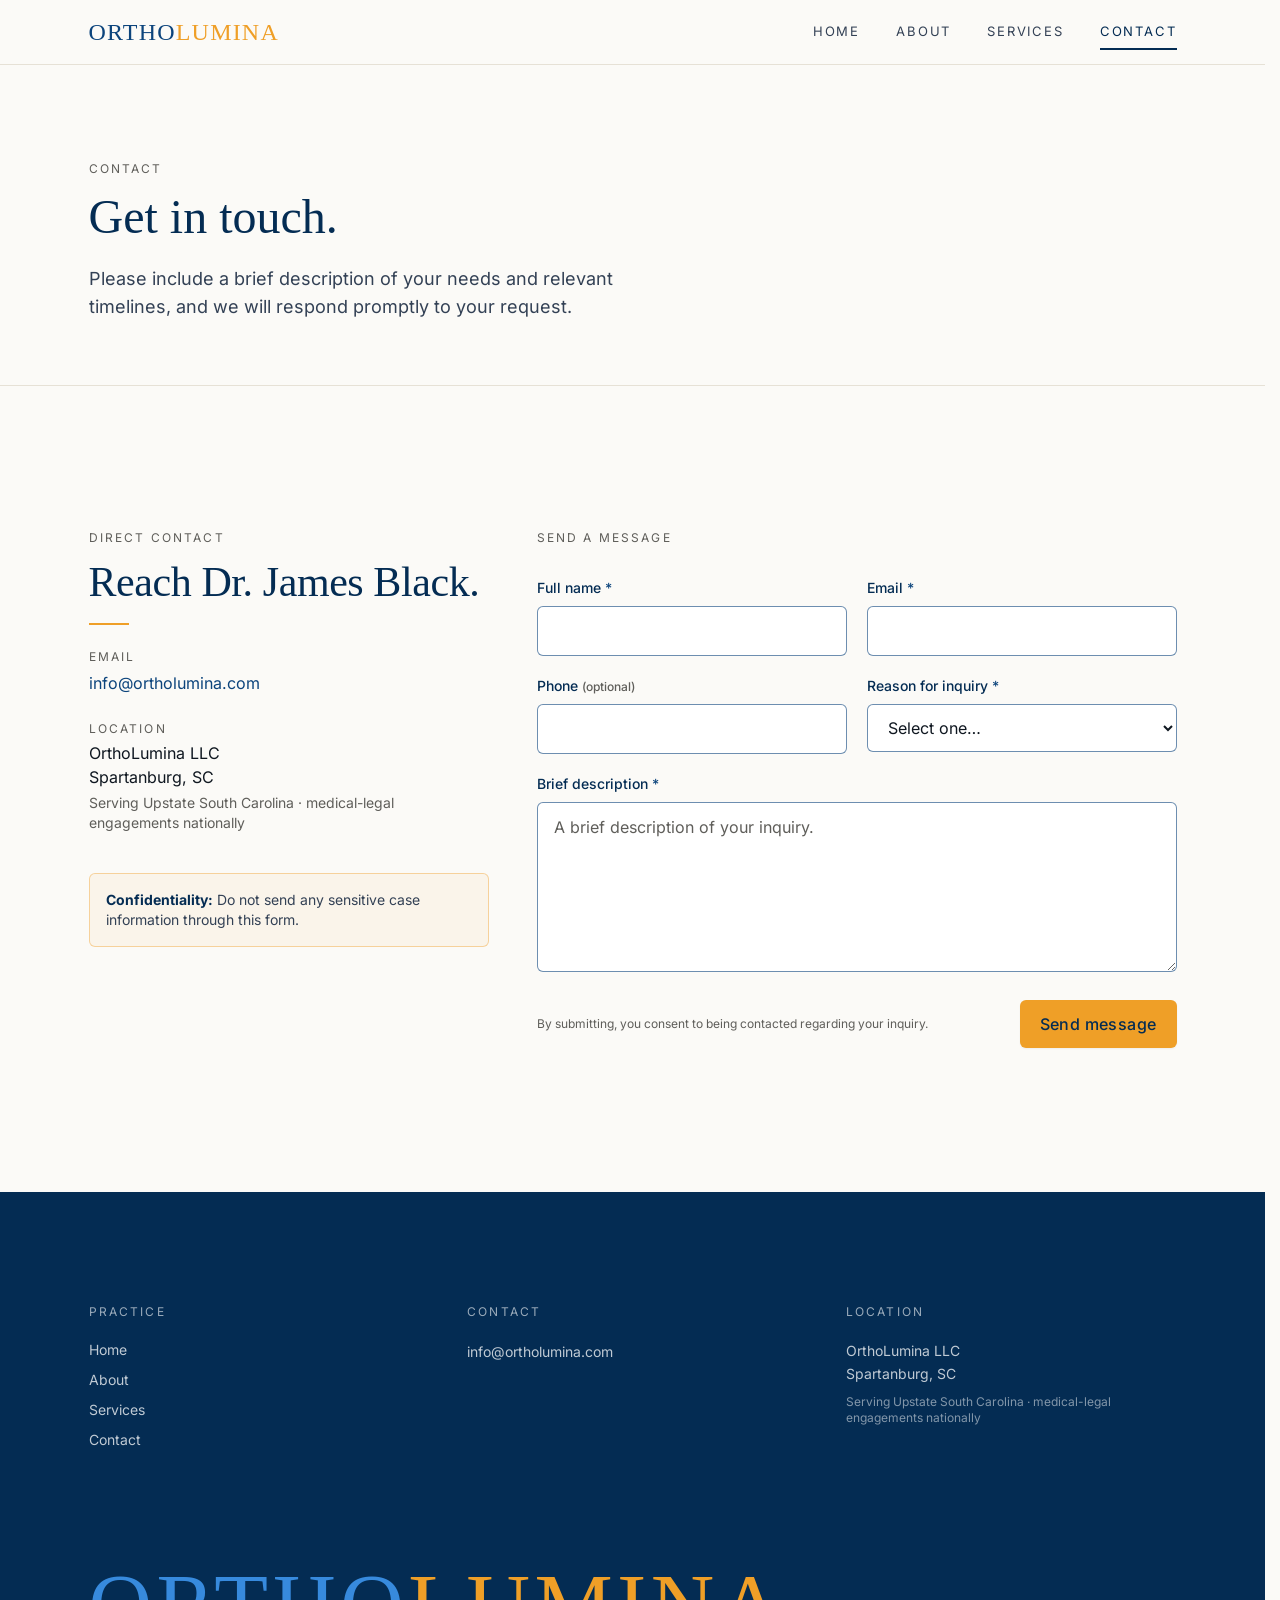
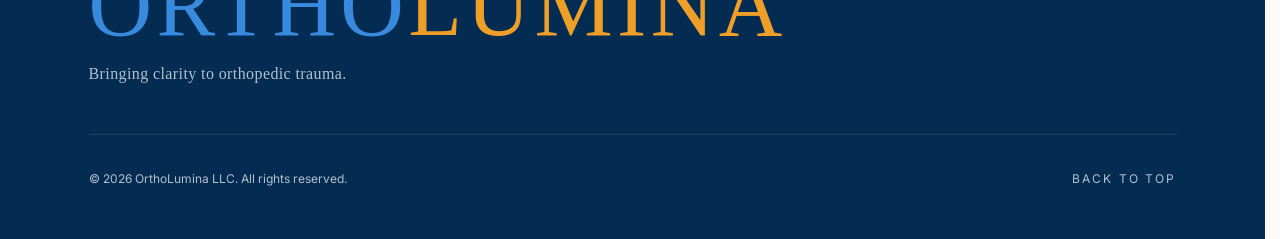
==== commit 03fb659d: "Polish home page design and fix contact panel scroll behavior - Refined type scale and section spaci" ====
--- a/contact/index.html
+++ b/contact/index.html
@@ -1,22 +1,6 @@
-<!DOCTYPE html><html lang="en"> <head><meta charset="UTF-8"><meta name="viewport" content="width=device-width, initial-scale=1, viewport-fit=cover"><meta name="generator" content="Astro v5.18.2"><title>Contact · OrthoLumina</title><meta name="description" content="Contact OrthoLumina LLC for orthopedic trauma medical-legal review and hospital consulting. Based in Spartanburg, South Carolina."><link rel="canonical" href="https://ortholumina.com/contact"><meta name="theme-color" content="#042C53"><meta name="format-detection" content="telephone=no"><meta property="og:site_name" content="OrthoLumina"><meta property="og:type" content="website"><meta property="og:title" content="Contact · OrthoLumina"><meta property="og:description" content="Contact OrthoLumina LLC for orthopedic trauma medical-legal review and hospital consulting. Based in Spartanburg, South Carolina."><meta property="og:url" content="https://ortholumina.com/contact"><meta property="og:locale" content="en_US"><meta property="og:image" content="https://ortholumina.com/og-default.jpg"><meta name="twitter:card" content="summary_large_image"><meta name="twitter:title" content="Contact · OrthoLumina"><meta name="twitter:description" content="Contact OrthoLumina LLC for orthopedic trauma medical-legal review and hospital consulting. Based in Spartanburg, South Carolina."><meta name="twitter:image" content="https://ortholumina.com/og-default.jpg"><link rel="icon" type="image/svg+xml" href="/favicon.svg"><script type="application/ld+json">{"@context":"https://schema.org","@graph":[{"@type":"ProfessionalService","@id":"https://ortholumina.com#organization","name":"OrthoLumina LLC","alternateName":"OrthoLumina","url":"https://ortholumina.com","description":"Independent orthopedic trauma surgery expertise for attorneys, hospitals, and health care systems.","slogan":"Bringing clarity to orthopedic trauma.","areaServed":[{"@type":"City","name":"Spartanburg, South Carolina"},{"@type":"AdministrativeArea","name":"Upstate South Carolina"},{"@type":"AdministrativeArea","name":"Spartanburg County"},{"@type":"AdministrativeArea","name":"Greenville County"},{"@type":"AdministrativeArea","name":"Anderson County"},{"@type":"AdministrativeArea","name":"Cherokee County"},{"@type":"AdministrativeArea","name":"Union County"},{"@type":"AdministrativeArea","name":"Pickens County"},{"@type":"AdministrativeArea","name":"Oconee County"},{"@type":"AdministrativeArea","name":"Laurens County"}],"founder":{"@id":"https://ortholumina.com#person"},"employee":{"@id":"https://ortholumina.com#person"},"address":{"@type":"PostalAddress","addressLocality":"Spartanburg","addressRegion":"SC","addressCountry":"US"},"email":"info@ortholumina.com","knowsAbout":["Orthopedic trauma","Medical-legal review and expert opinion","Standard of care review","Hospital service-line consulting","Orthopedic trauma program development"],"hasOfferCatalog":{"@type":"OfferCatalog","name":"OrthoLumina services","itemListElement":[{"@type":"Offer","itemOffered":{"@type":"Service","name":"Leadership & Organizational Consulting","description":"Developing, renewing and maintaining orthopedic trauma service lines for hospitals and healthcare systems including clinical protocols, team structure, call management, ACS verifications and operating room efficiency.","url":"https://ortholumina.com/#services","areaServed":[{"@type":"City","name":"Spartanburg, South Carolina"},{"@type":"AdministrativeArea","name":"Upstate South Carolina"},{"@type":"AdministrativeArea","name":"Spartanburg County"},{"@type":"AdministrativeArea","name":"Greenville County"},{"@type":"AdministrativeArea","name":"Anderson County"},{"@type":"AdministrativeArea","name":"Cherokee County"},{"@type":"AdministrativeArea","name":"Union County"},{"@type":"AdministrativeArea","name":"Pickens County"},{"@type":"AdministrativeArea","name":"Oconee County"},{"@type":"AdministrativeArea","name":"Laurens County"}]}},{"@type":"Offer","itemOffered":{"@type":"Service","name":"Medical Legal Services","description":"Orthopedic trauma surgery expertise available for legal case review, expert opinions and testimony for complex litigation requiring an independent and experienced surgeon.","url":"https://ortholumina.com/#services","areaServed":{"@type":"Country","name":"United States"}}},{"@type":"Offer","itemOffered":{"@type":"Service","name":"Short-Term Clinical Contracts","description":"Temporary orthopedic trauma surgery coverage for trauma centers. Hybrid on-site clinical coverage with service line leadership.","url":"https://ortholumina.com/#services","areaServed":[{"@type":"City","name":"Spartanburg, South Carolina"},{"@type":"AdministrativeArea","name":"Upstate South Carolina"},{"@type":"AdministrativeArea","name":"Spartanburg County"},{"@type":"AdministrativeArea","name":"Greenville County"},{"@type":"AdministrativeArea","name":"Anderson County"},{"@type":"AdministrativeArea","name":"Cherokee County"},{"@type":"AdministrativeArea","name":"Union County"},{"@type":"AdministrativeArea","name":"Pickens County"},{"@type":"AdministrativeArea","name":"Oconee County"},{"@type":"AdministrativeArea","name":"Laurens County"}]}}]}},{"@type":"Person","@id":"https://ortholumina.com#person","name":"Dr. James Black","jobTitle":"Orthopedic Trauma Surgeon","worksFor":{"@id":"https://ortholumina.com#organization"},"url":"https://ortholumina.com/#about","alumniOf":[{"@type":"CollegeOrUniversity","name":"Middlebury College"},{"@type":"CollegeOrUniversity","name":"Emory University School of Medicine"},{"@type":"CollegeOrUniversity","name":"Washington University School of Medicine in St. Louis"}],"hasCredential":[{"@type":"EducationalOccupationalCredential","credentialCategory":"Board Certification","name":"American Board of Orthopaedic Surgery"},{"@type":"EducationalOccupationalCredential","credentialCategory":"Fellowship","name":"Fellow, American Academy of Orthopaedic Surgeons"},{"@type":"EducationalOccupationalCredential","credentialCategory":"Fellowship","name":"Fellow, American College of Surgeons"}],"memberOf":[{"@type":"Organization","name":"American Academy of Orthopaedic Surgeons"},{"@type":"Organization","name":"American College of Surgeons"}]},{"@type":"WebSite","@id":"https://ortholumina.com#website","url":"https://ortholumina.com","name":"OrthoLumina","publisher":{"@id":"https://ortholumina.com#organization"},"inLanguage":"en-US"},{"@type":"WebPage","url":"https://ortholumina.com/contact","isPartOf":{"@id":"https://ortholumina.com#website"},"about":{"@id":"https://ortholumina.com#organization"}}]}</script><link rel="stylesheet" href="/_astro/contact.BOzPGhAl.css"></head> <body class> <script>document.documentElement.classList.add("js");if(!window.location.hash){try{window.scrollTo(0,0)}catch(_){}}</script> <a href="#main" class="sr-only focus:not-sr-only focus:fixed focus:top-2 focus:left-2 focus:z-[60] focus:bg-navy-dark focus:text-white focus:px-4 focus:py-2 focus:rounded">
+<!DOCTYPE html><html lang="en"> <head><meta charset="UTF-8"><meta name="viewport" content="width=device-width, initial-scale=1, viewport-fit=cover"><meta name="generator" content="Astro v5.18.2"><title>Contact · OrthoLumina</title><meta name="description" content="Contact OrthoLumina LLC for orthopedic trauma medical-legal review and hospital consulting. Based in Spartanburg, South Carolina."><link rel="canonical" href="https://ortholumina.com/contact"><meta name="theme-color" content="#042C53"><meta name="format-detection" content="telephone=no"><meta property="og:site_name" content="OrthoLumina"><meta property="og:type" content="website"><meta property="og:title" content="Contact · OrthoLumina"><meta property="og:description" content="Contact OrthoLumina LLC for orthopedic trauma medical-legal review and hospital consulting. Based in Spartanburg, South Carolina."><meta property="og:url" content="https://ortholumina.com/contact"><meta property="og:locale" content="en_US"><meta property="og:image" content="https://ortholumina.com/og-default.jpg"><meta name="twitter:card" content="summary_large_image"><meta name="twitter:title" content="Contact · OrthoLumina"><meta name="twitter:description" content="Contact OrthoLumina LLC for orthopedic trauma medical-legal review and hospital consulting. Based in Spartanburg, South Carolina."><meta name="twitter:image" content="https://ortholumina.com/og-default.jpg"><link rel="icon" type="image/svg+xml" href="/favicon.svg"><script type="application/ld+json">{"@context":"https://schema.org","@graph":[{"@type":"ProfessionalService","@id":"https://ortholumina.com#organization","name":"OrthoLumina LLC","alternateName":"OrthoLumina","url":"https://ortholumina.com","description":"Independent orthopedic trauma surgery expertise for attorneys, hospitals, and health care systems.","slogan":"Bringing clarity to orthopedic trauma.","areaServed":[{"@type":"City","name":"Spartanburg, South Carolina"},{"@type":"AdministrativeArea","name":"Upstate South Carolina"},{"@type":"AdministrativeArea","name":"Spartanburg County"},{"@type":"AdministrativeArea","name":"Greenville County"},{"@type":"AdministrativeArea","name":"Anderson County"},{"@type":"AdministrativeArea","name":"Cherokee County"},{"@type":"AdministrativeArea","name":"Union County"},{"@type":"AdministrativeArea","name":"Pickens County"},{"@type":"AdministrativeArea","name":"Oconee County"},{"@type":"AdministrativeArea","name":"Laurens County"}],"founder":{"@id":"https://ortholumina.com#person"},"employee":{"@id":"https://ortholumina.com#person"},"address":{"@type":"PostalAddress","addressLocality":"Spartanburg","addressRegion":"SC","addressCountry":"US"},"email":"info@ortholumina.com","knowsAbout":["Orthopedic trauma","Medical-legal review and expert opinion","Standard of care review","Hospital service-line consulting","Orthopedic trauma program development"],"hasOfferCatalog":{"@type":"OfferCatalog","name":"OrthoLumina services","itemListElement":[{"@type":"Offer","itemOffered":{"@type":"Service","name":"Leadership & Organizational Consulting","description":"Developing, renewing and maintaining orthopedic trauma service lines for hospitals and healthcare systems including clinical protocols, team structure, call management, ACS verifications and operating room efficiency.","url":"https://ortholumina.com/#services","areaServed":[{"@type":"City","name":"Spartanburg, South Carolina"},{"@type":"AdministrativeArea","name":"Upstate South Carolina"},{"@type":"AdministrativeArea","name":"Spartanburg County"},{"@type":"AdministrativeArea","name":"Greenville County"},{"@type":"AdministrativeArea","name":"Anderson County"},{"@type":"AdministrativeArea","name":"Cherokee County"},{"@type":"AdministrativeArea","name":"Union County"},{"@type":"AdministrativeArea","name":"Pickens County"},{"@type":"AdministrativeArea","name":"Oconee County"},{"@type":"AdministrativeArea","name":"Laurens County"}]}},{"@type":"Offer","itemOffered":{"@type":"Service","name":"Medical Legal Services","description":"Orthopedic trauma surgery expertise available for legal case review, expert opinions and testimony for complex litigation requiring an independent and experienced surgeon.","url":"https://ortholumina.com/#services","areaServed":{"@type":"Country","name":"United States"}}},{"@type":"Offer","itemOffered":{"@type":"Service","name":"Short-Term Clinical Contracts","description":"Temporary orthopedic trauma surgery coverage for trauma centers. Hybrid on-site clinical coverage with service line leadership.","url":"https://ortholumina.com/#services","areaServed":[{"@type":"City","name":"Spartanburg, South Carolina"},{"@type":"AdministrativeArea","name":"Upstate South Carolina"},{"@type":"AdministrativeArea","name":"Spartanburg County"},{"@type":"AdministrativeArea","name":"Greenville County"},{"@type":"AdministrativeArea","name":"Anderson County"},{"@type":"AdministrativeArea","name":"Cherokee County"},{"@type":"AdministrativeArea","name":"Union County"},{"@type":"AdministrativeArea","name":"Pickens County"},{"@type":"AdministrativeArea","name":"Oconee County"},{"@type":"AdministrativeArea","name":"Laurens County"}]}}]}},{"@type":"Person","@id":"https://ortholumina.com#person","name":"Dr. James Black","jobTitle":"Orthopedic Trauma Surgeon","worksFor":{"@id":"https://ortholumina.com#organization"},"url":"https://ortholumina.com/#about","alumniOf":[{"@type":"CollegeOrUniversity","name":"Middlebury College"},{"@type":"CollegeOrUniversity","name":"Emory University School of Medicine"},{"@type":"CollegeOrUniversity","name":"Washington University School of Medicine in St. Louis"}],"hasCredential":[{"@type":"EducationalOccupationalCredential","credentialCategory":"Board Certification","name":"American Board of Orthopaedic Surgery"},{"@type":"EducationalOccupationalCredential","credentialCategory":"Fellowship","name":"Fellow, American Academy of Orthopaedic Surgeons"},{"@type":"EducationalOccupationalCredential","credentialCategory":"Fellowship","name":"Fellow, American College of Surgeons"}],"memberOf":[{"@type":"Organization","name":"American Academy of Orthopaedic Surgeons"},{"@type":"Organization","name":"American College of Surgeons"}]},{"@type":"WebSite","@id":"https://ortholumina.com#website","url":"https://ortholumina.com","name":"OrthoLumina","publisher":{"@id":"https://ortholumina.com#organization"},"inLanguage":"en-US"},{"@type":"WebPage","url":"https://ortholumina.com/contact","isPartOf":{"@id":"https://ortholumina.com#website"},"about":{"@id":"https://ortholumina.com#organization"}}]}</script><link rel="stylesheet" href="/_astro/contact.CAoAs2aN.css"></head> <body class> <script>(function(){var root=document.documentElement;root.classList.add("js");var reduce=window.matchMedia&&window.matchMedia("(prefers-reduced-motion: reduce)").matches;if(!reduce&&"IntersectionObserver"in window){root.classList.add("motion");setTimeout(function(){if(!window.__olRevealReady)root.classList.remove("motion")},2500)}if(!window.location.hash){try{window.scrollTo(0,0)}catch(_){}}})();</script> <a href="#main" class="sr-only focus:not-sr-only focus:fixed focus:top-2 focus:left-2 focus:z-[60] focus:bg-navy-dark focus:text-white focus:px-4 focus:py-2 focus:rounded">
 Skip to content
-</a> <header class="sticky top-0 z-40 w-full border-b border-hairline bg-surface/85 backdrop-blur supports-[backdrop-filter]:bg-surface/70">  <div class="container-page flex h-14 sm:h-16 md:h-20 items-center justify-between gap-3"> <a href="/" class="no-underline focus-visible:shadow-focus rounded-sm min-w-0 flex-shrink" aria-label="OrthoLumina home"> <div class="inline-block max-w-full " aria-label="OrthoLumina"> <span class="block whitespace-nowrap font-display uppercase tracking-wordmark leading-none text-lg sm:text-xl md:text-2xl" aria-hidden="true"> <span class="text-navy">ORTHO</span><span class="text-amber">LUMINA</span> </span> </div> </a> <nav aria-label="Primary" class="hidden md:block"> <ul class="flex items-center gap-8"> <li> <a href="/" class="no-underline font-sans text-sm tracking-wide uppercase inline-block pt-1 pb-1.5
-                  text-ink-soft hover:text-navy-dark border-b-2 border-transparent hover:border-navy/20
-                "> Home </a> </li><li> <a href="/#about" class="no-underline font-sans text-sm tracking-wide uppercase inline-block pt-1 pb-1.5
-                  text-ink-soft hover:text-navy-dark border-b-2 border-transparent hover:border-navy/20
-                "> About </a> </li><li> <a href="/#services" class="no-underline font-sans text-sm tracking-wide uppercase inline-block pt-1 pb-1.5
-                  text-ink-soft hover:text-navy-dark border-b-2 border-transparent hover:border-navy/20
-                "> Services </a> </li><li> <a href="/contact" aria-current="page" class="no-underline font-sans text-sm tracking-wide uppercase inline-block pt-1 pb-1.5
-                  text-navy-dark border-b-2 border-navy-dark
-                "> Contact </a> </li> </ul> </nav> <button type="button" id="mobile-nav-toggle" class="nav-toggle-pending md:hidden inline-flex h-11 w-11 flex-none items-center justify-center rounded-md text-navy-dark hover:bg-navy/[0.06] focus-visible:shadow-focus" aria-expanded="false" aria-controls="mobile-nav-drawer" aria-label="Open menu"> <svg width="22" height="22" viewBox="0 0 24 24" fill="none" aria-hidden="true"> <path d="M4 7h16M4 12h16M4 17h16" stroke="currentColor" stroke-width="1.75" stroke-linecap="round"></path> </svg> </button> </div> </header>  <div id="mobile-nav-drawer" class="md:hidden fixed inset-0 z-50 hidden" role="dialog" aria-modal="true" aria-label="Site navigation"> <div id="mobile-nav-backdrop" class="absolute inset-0 bg-navy-dark/60"></div> <div class="absolute inset-y-0 right-0 w-[86%] max-w-sm bg-surface shadow-xl flex flex-col" style="height: 100dvh;"> <div class="flex-none flex items-center justify-between h-14 sm:h-16 px-5 sm:px-6 border-b border-hairline"> <div class="inline-block max-w-full " aria-label="OrthoLumina"> <span class="block whitespace-nowrap font-display uppercase tracking-wordmark leading-none text-lg sm:text-xl md:text-2xl" aria-hidden="true"> <span class="text-navy">ORTHO</span><span class="text-amber">LUMINA</span> </span> </div> <button type="button" id="mobile-nav-close" class="inline-flex h-11 w-11 flex-none items-center justify-center rounded-md text-navy-dark hover:bg-navy/[0.06] focus-visible:shadow-focus" aria-label="Close menu"> <svg width="22" height="22" viewBox="0 0 24 24" fill="none" aria-hidden="true"> <path d="M6 6l12 12M18 6l-12 12" stroke="currentColor" stroke-width="1.75" stroke-linecap="round"></path> </svg> </button> </div> <nav aria-label="Primary mobile navigation" class="flex-1 min-h-0 overflow-y-auto px-5 sm:px-6 py-6"> <ul class="flex flex-col gap-1"> <li> <a href="/" class="block py-3 font-display text-2xl no-underline
-                  text-ink-soft hover:text-navy-dark
-                "> Home </a> </li><li> <a href="/#about" class="block py-3 font-display text-2xl no-underline
-                  text-ink-soft hover:text-navy-dark
-                "> About </a> </li><li> <a href="/#services" class="block py-3 font-display text-2xl no-underline
-                  text-ink-soft hover:text-navy-dark
-                "> Services </a> </li><li> <a href="/contact" aria-current="page" class="block py-3 font-display text-2xl no-underline
-                  text-navy-dark
-                "> Contact </a> </li> </ul> </nav> </div> </div> <script>(function(){const toggle=document.getElementById("mobile-nav-toggle");const drawer=document.getElementById("mobile-nav-drawer");const backdrop=document.getElementById("mobile-nav-backdrop");const closeBtn=document.getElementById("mobile-nav-close");if(!toggle||!drawer)return;const FOCUSABLE='a[href], button:not([disabled]), input:not([disabled]), select:not([disabled]), textarea:not([disabled]), [tabindex]:not([tabindex="-1"])';let previouslyFocused=null;let savedScrollY=0;let isOpen=false;toggle.classList.remove("nav-toggle-pending");function claimHistory(tag){if(window.__orthoOverlayEntry)return;try{history.pushState({orthoOverlay:tag},"",location.href);window.__orthoOverlayEntry=true}catch(_){}}function releaseHistory(consume){if(!window.__orthoOverlayEntry)return;window.__orthoOverlayEntry=false;if(consume){try{history.back()}catch(_){}}}function unlockBody(){document.body.style.position="";document.body.style.top="";document.body.style.left="";document.body.style.right="";document.body.style.width="";window.scrollTo(0,savedScrollY)}function open(){if(isOpen)return;isOpen=true;previouslyFocused=document.activeElement;drawer.classList.remove("hidden");toggle.setAttribute("aria-expanded","true");savedScrollY=window.scrollY;document.body.style.position="fixed";document.body.style.top="-"+savedScrollY+"px";document.body.style.left="0";document.body.style.right="0";document.body.style.width="100%";claimHistory("nav");const firstLink=drawer.querySelector(FOCUSABLE);if(firstLink&&firstLink.focus)firstLink.focus()}function close(fromHistory){if(!isOpen)return;isOpen=false;drawer.classList.add("hidden");toggle.setAttribute("aria-expanded","false");unlockBody();releaseHistory(!fromHistory);if(previouslyFocused&&previouslyFocused.focus)previouslyFocused.focus()}function closeForHandoff(){if(!isOpen)return;isOpen=false;drawer.classList.add("hidden");toggle.setAttribute("aria-expanded","false");unlockBody();if(toggle.focus)toggle.focus()}const closeFromUi=function(){close(false)};toggle.addEventListener("click",open);if(closeBtn)closeBtn.addEventListener("click",closeFromUi);if(backdrop)backdrop.addEventListener("click",closeFromUi);drawer.addEventListener("click",function(e){const t=e.target&&e.target.closest?e.target.closest("a"):null;if(!t)return;if(t.getAttribute("href")==="/contact"){closeForHandoff();return}if(t.hash&&t.pathname===location.pathname){const target=document.getElementById(decodeURIComponent(t.hash.slice(1)));if(target){e.preventDefault();isOpen=false;drawer.classList.add("hidden");toggle.setAttribute("aria-expanded","false");unlockBody();try{if(window.__orthoOverlayEntry){window.__orthoOverlayEntry=false;history.replaceState(null,"",t.hash)}else{history.pushState(null,"",t.hash)}}catch(_){}target.scrollIntoView();if(!target.hasAttribute("tabindex"))target.setAttribute("tabindex","-1");target.focus({preventScroll:true});return}}close(false)});window.addEventListener("popstate",function(){if(isOpen)close(true)});window.addEventListener("resize",function(){if(isOpen&&getComputedStyle(drawer).display==="none")close(false)},{passive:true});document.addEventListener("keydown",function(e){if(!isOpen)return;if(e.key==="Escape"){close(false);return}if(e.key!=="Tab")return;const items=Array.prototype.filter.call(drawer.querySelectorAll(FOCUSABLE),function(el){return el.offsetWidth>0||el.offsetHeight>0});if(!items.length)return;const first=items[0];const last=items[items.length-1];if(e.shiftKey&&document.activeElement===first){e.preventDefault();last.focus()}else if(!e.shiftKey&&document.activeElement===last){e.preventDefault();first.focus()}})})();</script>   <main id="main">   <section class="border-b border-hairline">  <div class="container-page section-header"> <div class="max-w-narrow"> <p class="eyebrow mb-3 sm:mb-4">Contact</p> <h1>Get in touch.</h1> <p class="mt-5 sm:mt-6 max-w-prose text-base sm:text-lg text-ink-soft leading-relaxed">
+</a> <header id="site-header" class="site-header sticky top-0 z-40 w-full border-b border-hairline bg-surface/90 backdrop-blur supports-[backdrop-filter]:bg-surface/75">   <div class="container-page flex h-14 md:h-16 items-center justify-between gap-3"> <a href="/" class="no-underline focus-visible:shadow-focus rounded-sm min-w-0 flex-shrink" aria-label="OrthoLumina home"> <div class="inline-block max-w-full " aria-label="OrthoLumina"> <span class="block whitespace-nowrap font-display uppercase tracking-wordmark leading-none text-lg sm:text-xl md:text-2xl" aria-hidden="true"> <span class="text-navy">ORTHO</span><span class="text-amber">LUMINA</span> </span> </div> </a>  <nav aria-label="Primary" class="hidden md:block"> <ul class="flex items-center gap-9"> <li> <a href="/" data-nav-link class="nav-link"> Home </a> </li><li> <a href="/#about" data-nav-link class="nav-link"> About </a> </li><li> <a href="/#services" data-nav-link class="nav-link"> Services </a> </li><li> <a href="/contact" aria-current="page" data-nav-link class="nav-link is-active"> Contact </a> </li> </ul> </nav> <button type="button" id="mobile-nav-toggle" class="nav-toggle-pending md:hidden inline-flex h-11 w-11 flex-none items-center justify-center rounded-md text-navy-dark hover:bg-navy/[0.06] focus-visible:shadow-focus" aria-expanded="false" aria-controls="mobile-nav-drawer" aria-label="Open menu"> <svg width="22" height="22" viewBox="0 0 24 24" fill="none" aria-hidden="true"> <path d="M4 7h16M4 12h16M4 17h16" stroke="currentColor" stroke-width="1.75" stroke-linecap="round"></path> </svg> </button> </div> </header>  <div id="mobile-nav-drawer" class="md:hidden fixed inset-0 z-50 hidden" role="dialog" aria-modal="true" aria-label="Site navigation"> <div id="mobile-nav-backdrop" class="absolute inset-0 bg-navy-dark/60"></div> <div class="absolute inset-y-0 right-0 w-[86%] max-w-sm bg-surface shadow-xl flex flex-col" style="height: 100dvh;"> <div class="flex-none flex items-center justify-between h-14 px-5 sm:px-6 border-b border-hairline"> <div class="inline-block max-w-full " aria-label="OrthoLumina"> <span class="block whitespace-nowrap font-display uppercase tracking-wordmark leading-none text-lg sm:text-xl md:text-2xl" aria-hidden="true"> <span class="text-navy">ORTHO</span><span class="text-amber">LUMINA</span> </span> </div> <button type="button" id="mobile-nav-close" class="inline-flex h-11 w-11 flex-none items-center justify-center rounded-md text-navy-dark hover:bg-navy/[0.06] focus-visible:shadow-focus" aria-label="Close menu"> <svg width="22" height="22" viewBox="0 0 24 24" fill="none" aria-hidden="true"> <path d="M6 6l12 12M18 6l-12 12" stroke="currentColor" stroke-width="1.75" stroke-linecap="round"></path> </svg> </button> </div> <nav aria-label="Primary mobile navigation" class="flex-1 min-h-0 overflow-y-auto px-5 sm:px-6 py-6"> <ul class="flex flex-col gap-1"> <li> <a href="/" data-nav-link class="drawer-link"> Home </a> </li><li> <a href="/#about" data-nav-link class="drawer-link"> About </a> </li><li> <a href="/#services" data-nav-link class="drawer-link"> Services </a> </li><li> <a href="/contact" aria-current="page" data-nav-link class="drawer-link is-active"> Contact </a> </li> </ul> </nav> </div> </div> <script>(function(){const toggle=document.getElementById("mobile-nav-toggle");const drawer=document.getElementById("mobile-nav-drawer");const backdrop=document.getElementById("mobile-nav-backdrop");const closeBtn=document.getElementById("mobile-nav-close");if(!toggle||!drawer)return;const FOCUSABLE='a[href], button:not([disabled]), input:not([disabled]), select:not([disabled]), textarea:not([disabled]), [tabindex]:not([tabindex="-1"])';let previouslyFocused=null;let isOpen=false;toggle.classList.remove("nav-toggle-pending");function claimHistory(tag){if(window.__orthoOverlayEntry)return;try{history.pushState({orthoOverlay:tag},"",location.href);window.__orthoOverlayEntry=true}catch(_){}}function releaseHistory(consume){if(!window.__orthoOverlayEntry)return;window.__orthoOverlayEntry=false;if(consume){try{history.back()}catch(_){}}}function unlockBody(){document.documentElement.classList.remove("scroll-locked")}function open(){if(isOpen)return;isOpen=true;previouslyFocused=document.activeElement;drawer.classList.remove("hidden");toggle.setAttribute("aria-expanded","true");document.documentElement.classList.add("scroll-locked");claimHistory("nav");const firstLink=drawer.querySelector(FOCUSABLE);if(firstLink&&firstLink.focus)firstLink.focus()}function close(fromHistory){if(!isOpen)return;isOpen=false;drawer.classList.add("hidden");toggle.setAttribute("aria-expanded","false");unlockBody();releaseHistory(!fromHistory);if(previouslyFocused&&previouslyFocused.focus)previouslyFocused.focus()}function closeForHandoff(){if(!isOpen)return;isOpen=false;drawer.classList.add("hidden");toggle.setAttribute("aria-expanded","false");unlockBody();if(toggle.focus)toggle.focus()}const closeFromUi=function(){close(false)};toggle.addEventListener("click",open);if(closeBtn)closeBtn.addEventListener("click",closeFromUi);if(backdrop)backdrop.addEventListener("click",closeFromUi);drawer.addEventListener("click",function(e){const t=e.target&&e.target.closest?e.target.closest("a"):null;if(!t)return;if(t.getAttribute("href")==="/contact"){closeForHandoff();return}if(t.origin===location.origin&&t.pathname===location.pathname&&window.__olNavTo){e.preventDefault();isOpen=false;drawer.classList.add("hidden");toggle.setAttribute("aria-expanded","false");unlockBody();const claimed=!!window.__orthoOverlayEntry;window.__orthoOverlayEntry=false;window.__olNavTo(t,{replace:claimed});return}close(false)});window.addEventListener("popstate",function(){if(isOpen)close(true)});window.addEventListener("resize",function(){if(isOpen&&getComputedStyle(drawer).display==="none")close(false)},{passive:true});document.addEventListener("keydown",function(e){if(!isOpen)return;if(e.key==="Escape"){close(false);return}if(e.key!=="Tab")return;const items=Array.prototype.filter.call(drawer.querySelectorAll(FOCUSABLE),function(el){return el.offsetWidth>0||el.offsetHeight>0});if(!items.length)return;const first=items[0];const last=items[items.length-1];if(e.shiftKey&&document.activeElement===first){e.preventDefault();last.focus()}else if(!e.shiftKey&&document.activeElement===last){e.preventDefault();first.focus()}})})();(function(){const header=document.getElementById("site-header");const reduce=window.matchMedia&&window.matchMedia("(prefers-reduced-motion: reduce)").matches;function navTo(link,opts){const hash=link.hash;const target=hash?document.getElementById(decodeURIComponent(hash.slice(1))):document.querySelector('[data-spy="/"]')||document.getElementById("main");if(!target)return false;const url=hash||link.pathname;try{if(opts&&opts.replace||location.pathname+location.hash===url){history.replaceState(null,"",url)}else{history.pushState(null,"",url)}}catch(_){}const behavior=reduce?"auto":"smooth";if(hash)target.scrollIntoView({behavior,block:"start"});else window.scrollTo({top:0,behavior});if(!target.hasAttribute("tabindex"))target.setAttribute("tabindex","-1");target.focus({preventScroll:true});return true}window.__olNavTo=navTo;document.addEventListener("click",function(e){if(e.defaultPrevented||e.button!==0)return;if(e.metaKey||e.ctrlKey||e.shiftKey||e.altKey)return;const a=e.target&&e.target.closest?e.target.closest("a[href]"):null;if(!a||a.target==="_blank"||a.hasAttribute("download"))return;if(a.origin!==location.origin||a.pathname!==location.pathname)return;if(a.getAttribute("href")==="#main")return;if(navTo(a))e.preventDefault()});let spies=[];let links=[];let current=null;let ticking=false;function setActive(href){if(href===current)return;current=href;links.forEach(function(l){l.classList.toggle("is-active",l.getAttribute("href")===href)})}function update(){ticking=false;if(document.documentElement.classList.contains("scroll-locked"))return;const y=window.scrollY||window.pageYOffset;if(header)header.classList.toggle("is-scrolled",y>4);if(!spies.length)return;const line=(header?header.offsetHeight:0)+window.innerHeight*.33;let active=spies[0];for(let i=0;i<spies.length;i++){if(spies[i].getBoundingClientRect().top<=line)active=spies[i]}const atBottom=window.innerHeight+y>=document.documentElement.scrollHeight-2;if(atBottom)active=spies[spies.length-1];setActive(active.getAttribute("data-spy"))}function schedule(){if(ticking)return;ticking=true;requestAnimationFrame(update)}function init(){spies=Array.prototype.slice.call(document.querySelectorAll("[data-spy]"));links=Array.prototype.slice.call(document.querySelectorAll("[data-nav-link]"));window.addEventListener("scroll",schedule,{passive:true});window.addEventListener("resize",schedule,{passive:true});window.addEventListener("load",schedule);update()}if(document.readyState==="loading"){document.addEventListener("DOMContentLoaded",init)}else{init()}})();</script>   <main id="main">   <section class="border-b border-hairline">  <div class="container-page section-header"> <div class="max-w-narrow"> <p class="eyebrow mb-3 sm:mb-4">Contact</p> <h1>Get in touch.</h1> <p class="mt-5 sm:mt-6 max-w-prose text-base sm:text-lg text-ink-soft leading-relaxed">
 Please include a brief description of your needs and relevant
           timelines, and we will respond promptly to your request.
 </p> </div> </div> </section>  <section class="section" aria-labelledby="contact-heading"> <div class="container-page grid gap-10 md:gap-12 md:grid-cols-[minmax(0,1fr)_minmax(0,1.6fr)] items-start"> <aside class="reveal min-w-0"> <p class="eyebrow mb-3">Direct contact</p> <h2 id="contact-heading">Reach Dr. James Black.</h2> <span class="rule" aria-hidden="true"></span>  <dl class="mt-5 sm:mt-6 space-y-5 sm:space-y-6"> <div> <dt class="text-[0.7rem] sm:text-xs uppercase tracking-[0.18em] text-brand-gray mb-1">Email</dt> <dd> <a href="mailto:info@ortholumina.com" class="text-navy hover:text-navy-dark inline-block py-0.5 break-all"> info@ortholumina.com </a> </dd> </div> <div> <dt class="text-[0.7rem] sm:text-xs uppercase tracking-[0.18em] text-brand-gray mb-1">Location</dt> <dd class="not-italic"> <address class="not-italic text-ink text-sm sm:text-base"> OrthoLumina LLC<br> Spartanburg, SC </address>  <p class="mt-1 text-xs sm:text-sm text-brand-gray">
@@ -47,4 +31,4 @@
 Bringing clarity to orthopedic trauma.
 </span></div> <div class="mt-10 sm:mt-12 pt-6 sm:pt-8 border-t border-white/10 flex flex-col sm:flex-row items-start sm:items-center justify-between gap-3 text-xs text-white/70"> <p>© 2026 OrthoLumina LLC. All rights reserved.</p> <a href="#main" class="text-white/70 hover:text-amber no-underline uppercase tracking-[0.18em] transition-colors inline-block py-1">
 Back to top
-</a> </div> </div> </footer> <script>(function(){const els=document.querySelectorAll(".reveal");if(els.length===0)return;var reduce=window.matchMedia&&window.matchMedia("(prefers-reduced-motion: reduce)").matches;function revealAll(){els.forEach(function(el){el.classList.add("is-visible")})}if(reduce||!("IntersectionObserver"in window)){revealAll();return}var io=new IntersectionObserver(function(entries){entries.forEach(function(e){if(e.isIntersecting){e.target.classList.add("is-visible");io.unobserve(e.target)}})},{rootMargin:"0px 0px 15% 0px",threshold:.01});els.forEach(function(el){io.observe(el)});setTimeout(revealAll,2e3);var onFirstInteract=function(){revealAll();window.removeEventListener("scroll",onFirstInteract);window.removeEventListener("touchstart",onFirstInteract);window.removeEventListener("keydown",onFirstInteract)};window.addEventListener("scroll",onFirstInteract,{passive:true,once:false});window.addEventListener("touchstart",onFirstInteract,{passive:true,once:false});window.addEventListener("keydown",onFirstInteract,{once:false})})();</script> </body> </html>+</a> </div> </div> </footer> <script>(function(){var root=document.documentElement;if(!root.classList.contains("motion"))return;var els=document.querySelectorAll(".reveal");var io=new IntersectionObserver(function(entries){entries.forEach(function(e){if(e.isIntersecting){e.target.classList.add("is-visible");io.unobserve(e.target)}})},{rootMargin:"0px 0px -8% 0px",threshold:0});els.forEach(function(el){io.observe(el)});window.__olRevealReady=true})();</script> </body> </html>
--- a/_astro/contact.CAoAs2aN.css
+++ b/_astro/contact.CAoAs2aN.css
@@ -0,0 +1 @@
+@font-face{font-family:Inter Variable;font-style:normal;font-display:swap;font-weight:100 900;src:url(/_astro/inter-cyrillic-ext-wght-normal.BOeWTOD4.woff2) format("woff2-variations");unicode-range:U+0460-052F,U+1C80-1C8A,U+20B4,U+2DE0-2DFF,U+A640-A69F,U+FE2E-FE2F}@font-face{font-family:Inter Variable;font-style:normal;font-display:swap;font-weight:100 900;src:url(/_astro/inter-cyrillic-wght-normal.DqGufNeO.woff2) format("woff2-variations");unicode-range:U+0301,U+0400-045F,U+0490-0491,U+04B0-04B1,U+2116}@font-face{font-family:Inter Variable;font-style:normal;font-display:swap;font-weight:100 900;src:url(/_astro/inter-greek-ext-wght-normal.DlzME5K_.woff2) format("woff2-variations");unicode-range:U+1F00-1FFF}@font-face{font-family:Inter Variable;font-style:normal;font-display:swap;font-weight:100 900;src:url(/_astro/inter-greek-wght-normal.CkhJZR-_.woff2) format("woff2-variations");unicode-range:U+0370-0377,U+037A-037F,U+0384-038A,U+038C,U+038E-03A1,U+03A3-03FF}@font-face{font-family:Inter Variable;font-style:normal;font-display:swap;font-weight:100 900;src:url(/_astro/inter-vietnamese-wght-normal.CBcvBZtf.woff2) format("woff2-variations");unicode-range:U+0102-0103,U+0110-0111,U+0128-0129,U+0168-0169,U+01A0-01A1,U+01AF-01B0,U+0300-0301,U+0303-0304,U+0308-0309,U+0323,U+0329,U+1EA0-1EF9,U+20AB}@font-face{font-family:Inter Variable;font-style:normal;font-display:swap;font-weight:100 900;src:url(/_astro/inter-latin-ext-wght-normal.DO1Apj_S.woff2) format("woff2-variations");unicode-range:U+0100-02BA,U+02BD-02C5,U+02C7-02CC,U+02CE-02D7,U+02DD-02FF,U+0304,U+0308,U+0329,U+1D00-1DBF,U+1E00-1E9F,U+1EF2-1EFF,U+2020,U+20A0-20AB,U+20AD-20C0,U+2113,U+2C60-2C7F,U+A720-A7FF}@font-face{font-family:Inter Variable;font-style:normal;font-display:swap;font-weight:100 900;src:url(/_astro/inter-latin-wght-normal.Dx4kXJAl.woff2) format("woff2-variations");unicode-range:U+0000-00FF,U+0131,U+0152-0153,U+02BB-02BC,U+02C6,U+02DA,U+02DC,U+0304,U+0308,U+0329,U+2000-206F,U+20AC,U+2122,U+2191,U+2193,U+2212,U+2215,U+FEFF,U+FFFD}*,:before,:after{--tw-border-spacing-x: 0;--tw-border-spacing-y: 0;--tw-translate-x: 0;--tw-translate-y: 0;--tw-rotate: 0;--tw-skew-x: 0;--tw-skew-y: 0;--tw-scale-x: 1;--tw-scale-y: 1;--tw-pan-x: ;--tw-pan-y: ;--tw-pinch-zoom: ;--tw-scroll-snap-strictness: proximity;--tw-gradient-from-position: ;--tw-gradient-via-position: ;--tw-gradient-to-position: ;--tw-ordinal: ;--tw-slashed-zero: ;--tw-numeric-figure: ;--tw-numeric-spacing: ;--tw-numeric-fraction: ;--tw-ring-inset: ;--tw-ring-offset-width: 0px;--tw-ring-offset-color: #fff;--tw-ring-color: rgb(59 130 246 / .5);--tw-ring-offset-shadow: 0 0 #0000;--tw-ring-shadow: 0 0 #0000;--tw-shadow: 0 0 #0000;--tw-shadow-colored: 0 0 #0000;--tw-blur: ;--tw-brightness: ;--tw-contrast: ;--tw-grayscale: ;--tw-hue-rotate: ;--tw-invert: ;--tw-saturate: ;--tw-sepia: ;--tw-drop-shadow: ;--tw-backdrop-blur: ;--tw-backdrop-brightness: ;--tw-backdrop-contrast: ;--tw-backdrop-grayscale: ;--tw-backdrop-hue-rotate: ;--tw-backdrop-invert: ;--tw-backdrop-opacity: ;--tw-backdrop-saturate: ;--tw-backdrop-sepia: ;--tw-contain-size: ;--tw-contain-layout: ;--tw-contain-paint: ;--tw-contain-style: }::backdrop{--tw-border-spacing-x: 0;--tw-border-spacing-y: 0;--tw-translate-x: 0;--tw-translate-y: 0;--tw-rotate: 0;--tw-skew-x: 0;--tw-skew-y: 0;--tw-scale-x: 1;--tw-scale-y: 1;--tw-pan-x: ;--tw-pan-y: ;--tw-pinch-zoom: ;--tw-scroll-snap-strictness: proximity;--tw-gradient-from-position: ;--tw-gradient-via-position: ;--tw-gradient-to-position: ;--tw-ordinal: ;--tw-slashed-zero: ;--tw-numeric-figure: ;--tw-numeric-spacing: ;--tw-numeric-fraction: ;--tw-ring-inset: ;--tw-ring-offset-width: 0px;--tw-ring-offset-color: #fff;--tw-ring-color: rgb(59 130 246 / .5);--tw-ring-offset-shadow: 0 0 #0000;--tw-ring-shadow: 0 0 #0000;--tw-shadow: 0 0 #0000;--tw-shadow-colored: 0 0 #0000;--tw-blur: ;--tw-brightness: ;--tw-contrast: ;--tw-grayscale: ;--tw-hue-rotate: ;--tw-invert: ;--tw-saturate: ;--tw-sepia: ;--tw-drop-shadow: ;--tw-backdrop-blur: ;--tw-backdrop-brightness: ;--tw-backdrop-contrast: ;--tw-backdrop-grayscale: ;--tw-backdrop-hue-rotate: ;--tw-backdrop-invert: ;--tw-backdrop-opacity: ;--tw-backdrop-saturate: ;--tw-backdrop-sepia: ;--tw-contain-size: ;--tw-contain-layout: ;--tw-contain-paint: ;--tw-contain-style: }*,:before,:after{box-sizing:border-box;border-width:0;border-style:solid;border-color:#e5e7eb}:before,:after{--tw-content: ""}html,:host{line-height:1.5;-webkit-text-size-adjust:100%;-moz-tab-size:4;-o-tab-size:4;tab-size:4;font-family:Inter Variable,Inter,system-ui,-apple-system,Segoe UI,Roboto,Helvetica,Arial,sans-serif;font-feature-settings:normal;font-variation-settings:normal;-webkit-tap-highlight-color:transparent}body{margin:0;line-height:inherit}hr{height:0;color:inherit;border-top-width:1px}abbr:where([title]){-webkit-text-decoration:underline dotted;text-decoration:underline dotted}h1,h2,h3,h4,h5,h6{font-size:inherit;font-weight:inherit}a{color:inherit;text-decoration:inherit}b,strong{font-weight:bolder}code,kbd,samp,pre{font-family:ui-monospace,SFMono-Regular,Menlo,Monaco,Consolas,Liberation Mono,Courier New,monospace;font-feature-settings:normal;font-variation-settings:normal;font-size:1em}small{font-size:80%}sub,sup{font-size:75%;line-height:0;position:relative;vertical-align:baseline}sub{bottom:-.25em}sup{top:-.5em}table{text-indent:0;border-color:inherit;border-collapse:collapse}button,input,optgroup,select,textarea{font-family:inherit;font-feature-settings:inherit;font-variation-settings:inherit;font-size:100%;font-weight:inherit;line-height:inherit;letter-spacing:inherit;color:inherit;margin:0;padding:0}button,select{text-transform:none}button,input:where([type=button]),input:where([type=reset]),input:where([type=submit]){-webkit-appearance:button;background-color:transparent;background-image:none}:-moz-focusring{outline:auto}:-moz-ui-invalid{box-shadow:none}progress{vertical-align:baseline}::-webkit-inner-spin-button,::-webkit-outer-spin-button{height:auto}[type=search]{-webkit-appearance:textfield;outline-offset:-2px}::-webkit-search-decoration{-webkit-appearance:none}::-webkit-file-upload-button{-webkit-appearance:button;font:inherit}summary{display:list-item}blockquote,dl,dd,h1,h2,h3,h4,h5,h6,hr,figure,p,pre{margin:0}fieldset{margin:0;padding:0}legend{padding:0}ol,ul,menu{list-style:none;margin:0;padding:0}dialog{padding:0}textarea{resize:vertical}input::-moz-placeholder,textarea::-moz-placeholder{opacity:1;color:#9ca3af}input::placeholder,textarea::placeholder{opacity:1;color:#9ca3af}button,[role=button]{cursor:pointer}:disabled{cursor:default}img,svg,video,canvas,audio,iframe,embed,object{display:block;vertical-align:middle}img,video{max-width:100%;height:auto}[hidden]:where(:not([hidden=until-found])){display:none}:root{color-scheme:light;--focus-ring: #EF9F27;--header-h: calc(3.5rem + 1px) }@media(min-width:768px){:root{--header-h: calc(4rem + 1px) }}html{-webkit-text-size-adjust:100%;text-rendering:optimizeLegibility;-webkit-font-smoothing:antialiased;-moz-osx-font-smoothing:grayscale;scrollbar-gutter:stable}main :is(a,button,input,select,textarea,summary,[tabindex]){scroll-margin-top:calc(var(--header-h) + .75rem)}main section[id]{scroll-margin-top:var(--header-h)}html.scroll-locked{overflow:hidden}html,body{overflow-x:clip}body{--tw-bg-opacity: 1;background-color:rgb(251 250 247 / var(--tw-bg-opacity, 1));font-family:Inter Variable,Inter,system-ui,-apple-system,Segoe UI,Roboto,Helvetica,Arial,sans-serif;--tw-text-opacity: 1;color:rgb(15 23 32 / var(--tw-text-opacity, 1));-webkit-font-smoothing:antialiased;-moz-osx-font-smoothing:grayscale;font-feature-settings:"cv02","cv03","cv04","cv11";min-height:100dvh}h1,h2,h3,h4{font-family:Palatino,Palatino Linotype,Book Antiqua,Times New Roman,Times,serif;--tw-text-opacity: 1;color:rgb(4 44 83 / var(--tw-text-opacity, 1));text-wrap:balance;overflow-wrap:anywhere}h1{font-size:2rem;line-height:1.25}@media(min-width:640px){h1{font-size:2.25rem;line-height:2.5rem}}@media(min-width:768px){h1{font-size:3rem;line-height:1}}h2{font-size:1.75rem;line-height:1.16}@media(min-width:640px){h2{font-size:2.125rem}}@media(min-width:1024px){h2{font-size:2.625rem}}h2{letter-spacing:-.01em}h3{font-size:1.125rem;line-height:1.75rem;line-height:1.375}@media(min-width:640px){h3{font-size:1.25rem;line-height:1.75rem}}@media(min-width:1024px){h3{font-size:1.375rem}}p{text-wrap:pretty}a{--tw-text-opacity: 1;color:rgb(12 68 124 / var(--tw-text-opacity, 1));text-decoration-color:#0c447c4d;text-decoration-thickness:1px;text-underline-offset:4px;transition-property:color,background-color,border-color,text-decoration-color,fill,stroke;transition-timing-function:cubic-bezier(.4,0,.2,1);transition-duration:.15s}a:hover{text-decoration-color:#0c447c}:focus-visible{outline:2px solid #042C53;outline-offset:2px;border-radius:2px;box-shadow:0 0 0 4px #ef9f27}.bg-navy-dark :focus-visible,footer :focus-visible{outline-color:#fff}[tabindex="-1"]:focus,[tabindex="-1"]:focus-visible{outline:none;box-shadow:none}::-moz-selection{background-color:#ef9f27;color:#042c53}::selection{background-color:#ef9f27;color:#042c53}.container{width:100%}@media(min-width:640px){.container{max-width:640px}}@media(min-width:768px){.container{max-width:768px}}@media(min-width:1024px){.container{max-width:1024px}}@media(min-width:1280px){.container{max-width:1280px}}@media(min-width:1536px){.container{max-width:1536px}}.container-page{margin-left:auto;margin-right:auto;width:100%;max-width:72rem;padding-left:1.25rem;padding-right:1.25rem}@media(min-width:640px){.container-page{padding-left:1.5rem;padding-right:1.5rem}}@media(min-width:768px){.container-page{padding-left:2rem;padding-right:2rem}}.container-narrow{margin-left:auto;margin-right:auto;width:100%;max-width:56rem;padding-left:1.25rem;padding-right:1.25rem}@media(min-width:640px){.container-narrow{padding-left:1.5rem;padding-right:1.5rem}}@media(min-width:768px){.container-narrow{padding-left:2rem;padding-right:2rem}}.eyebrow{font-family:Inter Variable,Inter,system-ui,-apple-system,Segoe UI,Roboto,Helvetica,Arial,sans-serif;font-size:.7rem;text-transform:uppercase;letter-spacing:.18em;--tw-text-opacity: 1;color:rgb(95 94 90 / var(--tw-text-opacity, 1))}@media(min-width:640px){.eyebrow{font-size:.75rem;line-height:1rem}}.btn-primary{display:inline-flex;min-height:44px;align-items:center;justify-content:center;gap:.5rem;border-radius:.375rem;padding:.75rem 1.25rem;font-family:Inter Variable,Inter,system-ui,-apple-system,Segoe UI,Roboto,Helvetica,Arial,sans-serif;font-size:.875rem;line-height:1.25rem;font-weight:500;letter-spacing:.025em;transition-property:background-color,border-color,color,box-shadow,transform;transition-timing-function:cubic-bezier(.4,0,.2,1);transition-duration:.2s}@media(min-width:768px){.btn-primary{font-size:1rem;line-height:1.5rem}}.btn-primary{--tw-bg-opacity: 1;background-color:rgb(239 159 39 / var(--tw-bg-opacity, 1));--tw-text-opacity: 1;color:rgb(4 44 83 / var(--tw-text-opacity, 1));--tw-shadow: 0 1px 2px 0 rgb(0 0 0 / .05);--tw-shadow-colored: 0 1px 2px 0 var(--tw-shadow-color);box-shadow:var(--tw-ring-offset-shadow, 0 0 #0000),var(--tw-ring-shadow, 0 0 #0000),var(--tw-shadow)}.btn-primary:hover{background-color:#ef9f27e6}.btn-secondary{display:inline-flex;min-height:44px;align-items:center;justify-content:center;gap:.5rem;border-radius:.375rem;padding:.75rem 1.25rem;font-family:Inter Variable,Inter,system-ui,-apple-system,Segoe UI,Roboto,Helvetica,Arial,sans-serif;font-size:.875rem;line-height:1.25rem;font-weight:500;letter-spacing:.025em;transition-property:background-color,border-color,color,box-shadow,transform;transition-timing-function:cubic-bezier(.4,0,.2,1);transition-duration:.2s}@media(min-width:768px){.btn-secondary{font-size:1rem;line-height:1.5rem}}.btn-secondary{border-width:1px;border-color:#0c447c99;--tw-text-opacity: 1;color:rgb(12 68 124 / var(--tw-text-opacity, 1))}.btn-secondary:hover{--tw-border-opacity: 1;border-color:rgb(12 68 124 / var(--tw-border-opacity, 1));background-color:#0c447c08}.btn-ghost-light{display:inline-flex;min-height:44px;align-items:center;justify-content:center;gap:.5rem;border-radius:.375rem;padding:.75rem 1.25rem;font-family:Inter Variable,Inter,system-ui,-apple-system,Segoe UI,Roboto,Helvetica,Arial,sans-serif;font-size:.875rem;line-height:1.25rem;font-weight:500;letter-spacing:.025em;transition-property:background-color,border-color,color,box-shadow,transform;transition-timing-function:cubic-bezier(.4,0,.2,1);transition-duration:.2s}@media(min-width:768px){.btn-ghost-light{font-size:1rem;line-height:1.5rem}}.btn-ghost-light{border-width:1px;border-color:#ffffff73;--tw-text-opacity: 1;color:rgb(255 255 255 / var(--tw-text-opacity, 1))}.btn-ghost-light:hover{--tw-border-opacity: 1;border-color:rgb(239 159 39 / var(--tw-border-opacity, 1));--tw-text-opacity: 1;color:rgb(239 159 39 / var(--tw-text-opacity, 1))}.section{padding-top:5rem;padding-bottom:5rem}@media(min-width:640px){.section{padding-top:7rem;padding-bottom:7rem}}@media(min-width:1024px){.section{padding-top:9rem;padding-bottom:9rem}}.nav-link{position:relative;display:inline-flex;align-items:center;padding-top:.5rem;padding-bottom:.5rem;font-family:Inter Variable,Inter,system-ui,-apple-system,Segoe UI,Roboto,Helvetica,Arial,sans-serif;font-size:.8125rem;text-transform:uppercase;letter-spacing:.14em;--tw-text-opacity: 1;color:rgb(51 65 85 / var(--tw-text-opacity, 1));text-decoration-line:none;transition-property:color,background-color,border-color,text-decoration-color,fill,stroke;transition-timing-function:cubic-bezier(.4,0,.2,1);transition-duration:.2s}.nav-link:after{content:"";position:absolute;left:0;right:0;bottom:0;height:2px;background:#042c53;transform:scaleX(0);transform-origin:left center;opacity:.25;transition:transform .26s cubic-bezier(.2,.7,.2,1),opacity .2s ease}.nav-link:hover{--tw-text-opacity: 1;color:rgb(4 44 83 / var(--tw-text-opacity, 1))}.nav-link:hover:after{transform:scaleX(1)}.nav-link.is-active{--tw-text-opacity: 1;color:rgb(4 44 83 / var(--tw-text-opacity, 1))}.nav-link.is-active:after{transform:scaleX(1);opacity:1}.drawer-link{position:relative;display:block;padding-top:.75rem;padding-bottom:.75rem;padding-left:1rem;font-family:Palatino,Palatino Linotype,Book Antiqua,Times New Roman,Times,serif;font-size:1.5rem;line-height:2rem;--tw-text-opacity: 1;color:rgb(51 65 85 / var(--tw-text-opacity, 1));text-decoration-line:none;transition-property:color,background-color,border-color,text-decoration-color,fill,stroke;transition-timing-function:cubic-bezier(.4,0,.2,1);transition-duration:.15s}.drawer-link:before{content:"";position:absolute;left:0;top:50%;width:2px;height:1.25rem;margin-top:-.625rem;background:#042c53;transform:scaleY(0);transition:transform .22s ease}.drawer-link:hover,.drawer-link.is-active{--tw-text-opacity: 1;color:rgb(4 44 83 / var(--tw-text-opacity, 1))}.drawer-link.is-active:before{transform:scaleY(1)}.site-header{transition:box-shadow .25s ease,background-color .25s ease}.site-header.is-scrolled{box-shadow:0 10px 30px -18px #042c5359}.section-sm{padding-top:3rem;padding-bottom:3rem}@media(min-width:640px){.section-sm{padding-top:4rem;padding-bottom:4rem}}@media(min-width:768px){.section-sm{padding-top:5rem;padding-bottom:5rem}}.section-header{padding-top:3rem;padding-bottom:2.5rem}@media(min-width:640px){.section-header{padding-top:4rem;padding-bottom:3rem}}@media(min-width:768px){.section-header{padding-top:6rem;padding-bottom:4rem}}.rule{margin-top:1rem;margin-bottom:1rem;display:block;height:.125rem;width:2.5rem;--tw-bg-opacity: 1;background-color:rgb(239 159 39 / var(--tw-bg-opacity, 1))}.nav-toggle-pending{display:none}.hairline-dark{border-top-width:1px;border-color:#378add80}.watermark{pointer-events:none;position:absolute;display:none;-webkit-user-select:none;-moz-user-select:none;user-select:none;white-space:nowrap;font-family:Palatino,Palatino Linotype,Book Antiqua,Times New Roman,Times,serif;text-transform:uppercase;line-height:.78;letter-spacing:.01em}@media(min-width:768px){.watermark{display:block}}.watermark{font-size:clamp(3.5rem,15vw,13rem)}.watermark-light{color:#042c530b}.watermark-dark{color:#ffffff0d}.sr-only{position:absolute;width:1px;height:1px;padding:0;margin:-1px;overflow:hidden;clip:rect(0,0,0,0);white-space:nowrap;border-width:0}.pointer-events-none{pointer-events:none}.visible{visibility:visible}.invisible{visibility:hidden}.static{position:static}.fixed{position:fixed}.absolute{position:absolute}.relative{position:relative}.sticky{position:sticky}.inset-0{inset:0}.inset-y-0{top:0;bottom:0}.bottom-6{bottom:1.5rem}.left-0{left:0}.right-0{right:0}.top-0{top:0}.top-1\/2{top:50%}.top-6{top:1.5rem}.z-40{z-index:40}.z-50{z-index:50}.col-span-2{grid-column:span 2 / span 2}.mx-auto{margin-left:auto;margin-right:auto}.\!mb-0{margin-bottom:0!important}.\!mt-6{margin-top:1.5rem!important}.mb-1{margin-bottom:.25rem}.mb-1\.5{margin-bottom:.375rem}.mb-2{margin-bottom:.5rem}.mb-3{margin-bottom:.75rem}.mb-4{margin-bottom:1rem}.mb-5{margin-bottom:1.25rem}.mt-1{margin-top:.25rem}.mt-10{margin-top:2.5rem}.mt-12{margin-top:3rem}.mt-16{margin-top:4rem}.mt-2{margin-top:.5rem}.mt-3{margin-top:.75rem}.mt-4{margin-top:1rem}.mt-5{margin-top:1.25rem}.mt-6{margin-top:1.5rem}.mt-7{margin-top:1.75rem}.mt-8{margin-top:2rem}.block{display:block}.inline-block{display:inline-block}.inline{display:inline}.flex{display:flex}.inline-flex{display:inline-flex}.table{display:table}.grid{display:grid}.hidden{display:none}.aspect-\[4\/5\]{aspect-ratio:4/5}.h-1\.5{height:.375rem}.h-11{height:2.75rem}.h-12{height:3rem}.h-14{height:3.5rem}.h-20{height:5rem}.h-7{height:1.75rem}.h-full{height:100%}.min-h-0{min-height:0px}.min-h-\[140px\]{min-height:140px}.min-h-\[9rem\]{min-height:9rem}.w-1\.5{width:.375rem}.w-11{width:2.75rem}.w-12{width:3rem}.w-7{width:1.75rem}.w-\[86\%\]{width:86%}.w-auto{width:auto}.w-full{width:100%}.min-w-0{min-width:0px}.max-w-2xl{max-width:42rem}.max-w-\[38rem\]{max-width:38rem}.max-w-\[52rem\]{max-width:52rem}.max-w-content{max-width:72rem}.max-w-full{max-width:100%}.max-w-narrow{max-width:56rem}.max-w-prose{max-width:36rem}.max-w-sm{max-width:24rem}.max-w-xs{max-width:20rem}.flex-1{flex:1 1 0%}.flex-none{flex:none}.flex-shrink{flex-shrink:1}.-translate-y-1\/2{--tw-translate-y: -50%;transform:translate(var(--tw-translate-x),var(--tw-translate-y)) rotate(var(--tw-rotate)) skew(var(--tw-skew-x)) skewY(var(--tw-skew-y)) scaleX(var(--tw-scale-x)) scaleY(var(--tw-scale-y))}.translate-x-full{--tw-translate-x: 100%;transform:translate(var(--tw-translate-x),var(--tw-translate-y)) rotate(var(--tw-rotate)) skew(var(--tw-skew-x)) skewY(var(--tw-skew-y)) scaleX(var(--tw-scale-x)) scaleY(var(--tw-scale-y))}.select-none{-webkit-user-select:none;-moz-user-select:none;user-select:none}.resize-y{resize:vertical}.resize{resize:both}.scroll-mt-20{scroll-margin-top:5rem}.break-inside-avoid{-moz-column-break-inside:avoid;break-inside:avoid}.grid-cols-2{grid-template-columns:repeat(2,minmax(0,1fr))}.flex-col{flex-direction:column}.flex-col-reverse{flex-direction:column-reverse}.flex-wrap{flex-wrap:wrap}.items-start{align-items:flex-start}.items-center{align-items:center}.items-stretch{align-items:stretch}.justify-center{justify-content:center}.justify-between{justify-content:space-between}.gap-1{gap:.25rem}.gap-10{gap:2.5rem}.gap-12{gap:3rem}.gap-2{gap:.5rem}.gap-3{gap:.75rem}.gap-4{gap:1rem}.gap-5{gap:1.25rem}.gap-8{gap:2rem}.gap-9{gap:2.25rem}.gap-x-10{-moz-column-gap:2.5rem;column-gap:2.5rem}.gap-x-5{-moz-column-gap:1.25rem;column-gap:1.25rem}.gap-y-2{row-gap:.5rem}.gap-y-6{row-gap:1.5rem}.space-y-2\.5>:not([hidden])~:not([hidden]){--tw-space-y-reverse: 0;margin-top:calc(.625rem * calc(1 - var(--tw-space-y-reverse)));margin-bottom:calc(.625rem * var(--tw-space-y-reverse))}.space-y-4>:not([hidden])~:not([hidden]){--tw-space-y-reverse: 0;margin-top:calc(1rem * calc(1 - var(--tw-space-y-reverse)));margin-bottom:calc(1rem * var(--tw-space-y-reverse))}.space-y-5>:not([hidden])~:not([hidden]){--tw-space-y-reverse: 0;margin-top:calc(1.25rem * calc(1 - var(--tw-space-y-reverse)));margin-bottom:calc(1.25rem * var(--tw-space-y-reverse))}.self-start{align-self:flex-start}.overflow-hidden{overflow:hidden}.overflow-y-auto{overflow-y:auto}.whitespace-nowrap{white-space:nowrap}.text-wrap{text-wrap:wrap}.break-words{overflow-wrap:break-word}.break-all{word-break:break-all}.rounded-full{border-radius:9999px}.rounded-lg{border-radius:.5rem}.rounded-md{border-radius:.375rem}.rounded-sm{border-radius:.125rem}.rounded-xl{border-radius:.75rem}.border{border-width:1px}.border-y{border-top-width:1px;border-bottom-width:1px}.border-b{border-bottom-width:1px}.border-l{border-left-width:1px}.border-t{border-top-width:1px}.border-amber\/40{border-color:#ef9f2766}.border-danger{--tw-border-opacity: 1;border-color:rgb(155 44 44 / var(--tw-border-opacity, 1))}.border-danger-line{--tw-border-opacity: 1;border-color:rgb(232 201 196 / var(--tw-border-opacity, 1))}.border-hairline{--tw-border-opacity: 1;border-color:rgb(230 225 214 / var(--tw-border-opacity, 1))}.border-navy-dark\/15{border-color:#042c5326}.border-navy-dark\/20{border-color:#042c5333}.border-navy\/60{border-color:#0c447c99}.border-success-line{--tw-border-opacity: 1;border-color:rgb(195 220 211 / var(--tw-border-opacity, 1))}.border-white\/10{border-color:#ffffff1a}.border-white\/15{border-color:#ffffff26}.bg-amber\/\[0\.06\]{background-color:#ef9f270f}.bg-danger-tint{--tw-bg-opacity: 1;background-color:rgb(251 240 238 / var(--tw-bg-opacity, 1))}.bg-navy{--tw-bg-opacity: 1;background-color:rgb(12 68 124 / var(--tw-bg-opacity, 1))}.bg-navy-dark{--tw-bg-opacity: 1;background-color:rgb(4 44 83 / var(--tw-bg-opacity, 1))}.bg-navy-dark\/40{background-color:#042c5366}.bg-navy-dark\/60{background-color:#042c5399}.bg-navy\/\[0\.06\]{background-color:#0c447c0f}.bg-success-tint{--tw-bg-opacity: 1;background-color:rgb(238 245 242 / var(--tw-bg-opacity, 1))}.bg-surface{--tw-bg-opacity: 1;background-color:rgb(251 250 247 / var(--tw-bg-opacity, 1))}.bg-surface-alt{--tw-bg-opacity: 1;background-color:rgb(242 239 232 / var(--tw-bg-opacity, 1))}.bg-surface\/90{background-color:#fbfaf7e6}.bg-white{--tw-bg-opacity: 1;background-color:rgb(255 255 255 / var(--tw-bg-opacity, 1))}.bg-white\/80{background-color:#fffc}.bg-white\/\[0\.04\]{background-color:#ffffff0a}.bg-gradient-to-br{background-image:linear-gradient(to bottom right,var(--tw-gradient-stops))}.bg-surgical-light{background-image:radial-gradient(ellipse 80% 60% at 50% 30%,#ef9f272e,#378add1a 28%,#042c5300 62%)}.from-navy-dark{--tw-gradient-from: #042C53 var(--tw-gradient-from-position);--tw-gradient-to: rgb(4 44 83 / 0) var(--tw-gradient-to-position);--tw-gradient-stops: var(--tw-gradient-from), var(--tw-gradient-to)}.to-navy{--tw-gradient-to: #0C447C var(--tw-gradient-to-position)}.bg-cover{background-size:cover}.bg-\[position\:72\%_28\%\]{background-position:72% 28%}.bg-no-repeat{background-repeat:no-repeat}.object-contain{-o-object-fit:contain;object-fit:contain}.p-4{padding:1rem}.p-5{padding:1.25rem}.p-7{padding:1.75rem}.px-4{padding-left:1rem;padding-right:1rem}.px-5{padding-left:1.25rem;padding-right:1.25rem}.px-6{padding-left:1.5rem;padding-right:1.5rem}.py-0\.5{padding-top:.125rem;padding-bottom:.125rem}.py-1{padding-top:.25rem;padding-bottom:.25rem}.py-1\.5{padding-top:.375rem;padding-bottom:.375rem}.py-16{padding-top:4rem;padding-bottom:4rem}.py-3{padding-top:.75rem;padding-bottom:.75rem}.py-6{padding-top:1.5rem;padding-bottom:1.5rem}.py-8{padding-top:2rem;padding-bottom:2rem}.pb-10{padding-bottom:2.5rem}.pb-5{padding-bottom:1.25rem}.pt-16{padding-top:4rem}.pt-2{padding-top:.5rem}.pt-4{padding-top:1rem}.pt-6{padding-top:1.5rem}.pt-8{padding-top:2rem}.text-center{text-align:center}.font-display{font-family:Palatino,Palatino Linotype,Book Antiqua,Times New Roman,Times,serif}.\!text-base{font-size:1rem!important;line-height:1.5rem!important}.\!text-xl{font-size:1.25rem!important;line-height:1.75rem!important}.text-2xl{font-size:1.5rem;line-height:2rem}.text-4xl{font-size:2.25rem;line-height:2.5rem}.text-\[0\.65rem\]{font-size:.65rem}.text-\[0\.7rem\]{font-size:.7rem}.text-\[0\.9375rem\]{font-size:.9375rem}.text-\[1\.0625rem\]{font-size:1.0625rem}.text-\[clamp\(1\.75rem\,9\.5vw\,5\.5rem\)\]{font-size:clamp(1.75rem,9.5vw,5.5rem)}.text-\[clamp\(1\.75rem\,9vw\,6rem\)\]{font-size:clamp(1.75rem,9vw,6rem)}.text-base{font-size:1rem;line-height:1.5rem}.text-lg{font-size:1.125rem;line-height:1.75rem}.text-sm{font-size:.875rem;line-height:1.25rem}.text-xl{font-size:1.25rem;line-height:1.75rem}.text-xs{font-size:.75rem;line-height:1rem}.font-light{font-weight:300}.font-medium{font-weight:500}.uppercase{text-transform:uppercase}.not-italic{font-style:normal}.leading-\[0\.85\]{line-height:.85}.leading-\[1\.8\]{line-height:1.8}.leading-none{line-height:1}.leading-relaxed{line-height:1.625}.leading-snug{line-height:1.375}.tracking-\[0\.18em\]{letter-spacing:.18em}.tracking-tagline{letter-spacing:.025em}.tracking-wordmark{letter-spacing:.05em}.\!text-white{--tw-text-opacity: 1 !important;color:rgb(255 255 255 / var(--tw-text-opacity, 1))!important}.\!text-white\/60{color:#fff9!important}.\!text-white\/70{color:#ffffffb3!important}.text-amber{--tw-text-opacity: 1;color:rgb(239 159 39 / var(--tw-text-opacity, 1))}.text-blue{--tw-text-opacity: 1;color:rgb(55 138 221 / var(--tw-text-opacity, 1))}.text-brand-gray{--tw-text-opacity: 1;color:rgb(95 94 90 / var(--tw-text-opacity, 1))}.text-danger{--tw-text-opacity: 1;color:rgb(155 44 44 / var(--tw-text-opacity, 1))}.text-ink{--tw-text-opacity: 1;color:rgb(15 23 32 / var(--tw-text-opacity, 1))}.text-ink-soft{--tw-text-opacity: 1;color:rgb(51 65 85 / var(--tw-text-opacity, 1))}.text-navy{--tw-text-opacity: 1;color:rgb(12 68 124 / var(--tw-text-opacity, 1))}.text-navy-dark{--tw-text-opacity: 1;color:rgb(4 44 83 / var(--tw-text-opacity, 1))}.text-success{--tw-text-opacity: 1;color:rgb(31 93 76 / var(--tw-text-opacity, 1))}.text-white{--tw-text-opacity: 1;color:rgb(255 255 255 / var(--tw-text-opacity, 1))}.text-white\/50{color:#ffffff80}.text-white\/60{color:#fff9}.text-white\/70{color:#ffffffb3}.text-white\/75{color:#ffffffbf}.text-white\/85{color:#ffffffd9}.no-underline{text-decoration-line:none}.underline-offset-4{text-underline-offset:4px}.opacity-0{opacity:0}.opacity-30{opacity:.3}.opacity-60{opacity:.6}.opacity-70{opacity:.7}.opacity-\[0\.06\]{opacity:.06}.mix-blend-multiply{mix-blend-mode:multiply}.mix-blend-overlay{mix-blend-mode:overlay}.shadow-2xl{--tw-shadow: 0 25px 50px -12px rgb(0 0 0 / .25);--tw-shadow-colored: 0 25px 50px -12px var(--tw-shadow-color);box-shadow:var(--tw-ring-offset-shadow, 0 0 #0000),var(--tw-ring-shadow, 0 0 #0000),var(--tw-shadow)}.shadow-card{--tw-shadow: 0 1px 2px rgba(4, 44, 83, .04), 0 8px 24px rgba(4, 44, 83, .06);--tw-shadow-colored: 0 1px 2px var(--tw-shadow-color), 0 8px 24px var(--tw-shadow-color);box-shadow:var(--tw-ring-offset-shadow, 0 0 #0000),var(--tw-ring-shadow, 0 0 #0000),var(--tw-shadow)}.shadow-xl{--tw-shadow: 0 20px 25px -5px rgb(0 0 0 / .1), 0 8px 10px -6px rgb(0 0 0 / .1);--tw-shadow-colored: 0 20px 25px -5px var(--tw-shadow-color), 0 8px 10px -6px var(--tw-shadow-color);box-shadow:var(--tw-ring-offset-shadow, 0 0 #0000),var(--tw-ring-shadow, 0 0 #0000),var(--tw-shadow)}.ring-1{--tw-ring-offset-shadow: var(--tw-ring-inset) 0 0 0 var(--tw-ring-offset-width) var(--tw-ring-offset-color);--tw-ring-shadow: var(--tw-ring-inset) 0 0 0 calc(1px + var(--tw-ring-offset-width)) var(--tw-ring-color);box-shadow:var(--tw-ring-offset-shadow),var(--tw-ring-shadow),var(--tw-shadow, 0 0 #0000)}.ring-inset{--tw-ring-inset: inset}.ring-navy\/10{--tw-ring-color: rgb(12 68 124 / .1)}.blur{--tw-blur: blur(8px);filter:var(--tw-blur) var(--tw-brightness) var(--tw-contrast) var(--tw-grayscale) var(--tw-hue-rotate) var(--tw-invert) var(--tw-saturate) var(--tw-sepia) var(--tw-drop-shadow)}.grayscale{--tw-grayscale: grayscale(100%);filter:var(--tw-blur) var(--tw-brightness) var(--tw-contrast) var(--tw-grayscale) var(--tw-hue-rotate) var(--tw-invert) var(--tw-saturate) var(--tw-sepia) var(--tw-drop-shadow)}.filter{filter:var(--tw-blur) var(--tw-brightness) var(--tw-contrast) var(--tw-grayscale) var(--tw-hue-rotate) var(--tw-invert) var(--tw-saturate) var(--tw-sepia) var(--tw-drop-shadow)}.backdrop-blur{--tw-backdrop-blur: blur(8px);backdrop-filter:var(--tw-backdrop-blur) var(--tw-backdrop-brightness) var(--tw-backdrop-contrast) var(--tw-backdrop-grayscale) var(--tw-backdrop-hue-rotate) var(--tw-backdrop-invert) var(--tw-backdrop-opacity) var(--tw-backdrop-saturate) var(--tw-backdrop-sepia)}.backdrop-filter{backdrop-filter:var(--tw-backdrop-blur) var(--tw-backdrop-brightness) var(--tw-backdrop-contrast) var(--tw-backdrop-grayscale) var(--tw-backdrop-hue-rotate) var(--tw-backdrop-invert) var(--tw-backdrop-opacity) var(--tw-backdrop-saturate) var(--tw-backdrop-sepia)}.transition{transition-property:color,background-color,border-color,text-decoration-color,fill,stroke,opacity,box-shadow,transform,filter,backdrop-filter;transition-timing-function:cubic-bezier(.4,0,.2,1);transition-duration:.15s}.transition-\[transform\,box-shadow\]{transition-property:transform,box-shadow;transition-timing-function:cubic-bezier(.4,0,.2,1);transition-duration:.15s}.transition-colors{transition-property:color,background-color,border-color,text-decoration-color,fill,stroke;transition-timing-function:cubic-bezier(.4,0,.2,1);transition-duration:.15s}.transition-opacity{transition-property:opacity;transition-timing-function:cubic-bezier(.4,0,.2,1);transition-duration:.15s}.transition-transform{transition-property:transform;transition-timing-function:cubic-bezier(.4,0,.2,1);transition-duration:.15s}.duration-300{transition-duration:.3s}.ease-out{transition-timing-function:cubic-bezier(0,0,.2,1)}.motion .reveal{opacity:0;transform:translate3d(0,14px,0);transition:opacity .48s cubic-bezier(.2,.65,.3,1),transform .56s cubic-bezier(.2,.65,.3,1);transition-delay:var(--reveal-delay, 0ms)}.motion .reveal.is-visible{opacity:1;transform:none}.motion .reveal [style*=--reveal-delay]{opacity:0;transform:translate3d(0,12px,0);transition:opacity .46s cubic-bezier(.2,.65,.3,1),transform .54s cubic-bezier(.2,.65,.3,1);transition-delay:var(--reveal-delay, 0ms)}.motion .reveal.is-visible [style*=--reveal-delay]{opacity:1;transform:none}@media print{.reveal,.reveal *{opacity:1!important;transform:none!important}}@supports (animation-timeline: view()){.js .hero-drift{animation:hero-drift linear both;animation-timeline:view();animation-range:entry 0% cover 90%}}@keyframes hero-drift{0%{transform:scale(1.06) translateY(-1.5%);opacity:.85}to{transform:scale(1) translateY(1.5%);opacity:1}}@media(prefers-reduced-motion:reduce){.motion .reveal,.reveal,.motion .reveal [style*=--reveal-delay],.reveal [style*=--reveal-delay]{opacity:1;transform:none;transition:none}.nav-link:after,.drawer-link:before{transition:none}.js .hero-drift{animation:none}*,*:before,*:after{animation-duration:.001ms!important;animation-iteration-count:1!important;transition-duration:.001ms!important}}.focus\:bg-navy-dark:focus :focus-visible{outline-color:#fff}.placeholder\:text-brand-gray::-moz-placeholder{--tw-text-opacity: 1;color:rgb(95 94 90 / var(--tw-text-opacity, 1))}.placeholder\:text-brand-gray::placeholder{--tw-text-opacity: 1;color:rgb(95 94 90 / var(--tw-text-opacity, 1))}.hover\:-translate-y-0\.5:hover{--tw-translate-y: -.125rem;transform:translate(var(--tw-translate-x),var(--tw-translate-y)) rotate(var(--tw-rotate)) skew(var(--tw-skew-x)) skewY(var(--tw-skew-y)) scaleX(var(--tw-scale-x)) scaleY(var(--tw-scale-y))}.hover\:bg-navy\/\[0\.06\]:hover{background-color:#0c447c0f}.hover\:text-amber:hover{--tw-text-opacity: 1;color:rgb(239 159 39 / var(--tw-text-opacity, 1))}.hover\:text-navy-dark:hover{--tw-text-opacity: 1;color:rgb(4 44 83 / var(--tw-text-opacity, 1))}.hover\:underline:hover{text-decoration-line:underline}.hover\:shadow-\[0_4px_12px_rgba\(4\,44\,83\,0\.08\)\,0_16px_36px_rgba\(4\,44\,83\,0\.10\)\]:hover{--tw-shadow: 0 4px 12px rgba(4,44,83,.08),0 16px 36px rgba(4,44,83,.1);--tw-shadow-colored: 0 4px 12px var(--tw-shadow-color), 0 16px 36px var(--tw-shadow-color);box-shadow:var(--tw-ring-offset-shadow, 0 0 #0000),var(--tw-ring-shadow, 0 0 #0000),var(--tw-shadow)}.focus\:not-sr-only:focus{position:static;width:auto;height:auto;padding:0;margin:0;overflow:visible;clip:auto;white-space:normal}.focus\:fixed:focus{position:fixed}.focus\:left-2:focus{left:.5rem}.focus\:top-2:focus{top:.5rem}.focus\:z-\[60\]:focus{z-index:60}.focus\:rounded:focus{border-radius:.25rem}.focus\:border-navy:focus{--tw-border-opacity: 1;border-color:rgb(12 68 124 / var(--tw-border-opacity, 1))}.focus\:bg-navy-dark:focus{--tw-bg-opacity: 1;background-color:rgb(4 44 83 / var(--tw-bg-opacity, 1))}.focus\:px-4:focus{padding-left:1rem;padding-right:1rem}.focus\:py-2:focus{padding-top:.5rem;padding-bottom:.5rem}.focus\:text-white:focus{--tw-text-opacity: 1;color:rgb(255 255 255 / var(--tw-text-opacity, 1))}.focus\:outline-none:focus{outline:2px solid transparent;outline-offset:2px}.focus-visible\:shadow-focus:focus-visible{--tw-shadow: 0 0 0 3px rgba(239, 159, 39, .35);--tw-shadow-colored: 0 0 0 3px var(--tw-shadow-color);box-shadow:var(--tw-ring-offset-shadow, 0 0 #0000),var(--tw-ring-shadow, 0 0 #0000),var(--tw-shadow)}@supports (backdrop-filter: var(--tw)){.supports-\[backdrop-filter\]\:bg-surface\/75{background-color:#fbfaf7bf}}@media(prefers-reduced-motion:reduce){.motion-reduce\:transition-none{transition-property:none}}@media(min-width:640px){.sm\:bottom-8{bottom:2rem}.sm\:top-8{top:2rem}.sm\:mb-4{margin-bottom:1rem}.sm\:mb-5{margin-bottom:1.25rem}.sm\:mb-8{margin-bottom:2rem}.sm\:mt-10{margin-top:2.5rem}.sm\:mt-12{margin-top:3rem}.sm\:mt-14{margin-top:3.5rem}.sm\:mt-20{margin-top:5rem}.sm\:mt-3{margin-top:.75rem}.sm\:mt-6{margin-top:1.5rem}.sm\:mt-7{margin-top:1.75rem}.sm\:mt-8{margin-top:2rem}.sm\:h-16{height:4rem}.sm\:h-24{height:6rem}.sm\:min-h-\[10rem\]{min-height:10rem}.sm\:w-\[92\%\]{width:92%}.sm\:w-auto{width:auto}.sm\:scroll-mt-24{scroll-margin-top:6rem}.sm\:columns-2{-moz-columns:2;columns:2}.sm\:grid-cols-2{grid-template-columns:repeat(2,minmax(0,1fr))}.sm\:flex-row{flex-direction:row}.sm\:flex-wrap{flex-wrap:wrap}.sm\:items-center{align-items:center}.sm\:gap-10{gap:2.5rem}.sm\:gap-12{gap:3rem}.sm\:gap-4{gap:1rem}.sm\:gap-6{gap:1.5rem}.sm\:gap-x-8{-moz-column-gap:2rem;column-gap:2rem}.sm\:space-y-6>:not([hidden])~:not([hidden]){--tw-space-y-reverse: 0;margin-top:calc(1.5rem * calc(1 - var(--tw-space-y-reverse)));margin-bottom:calc(1.5rem * var(--tw-space-y-reverse))}.sm\:p-8{padding:2rem}.sm\:px-6{padding-left:1.5rem;padding-right:1.5rem}.sm\:px-8{padding-left:2rem;padding-right:2rem}.sm\:py-10{padding-top:2.5rem;padding-bottom:2.5rem}.sm\:py-24{padding-top:6rem;padding-bottom:6rem}.sm\:py-8{padding-top:2rem;padding-bottom:2rem}.sm\:pb-12{padding-bottom:3rem}.sm\:pt-20{padding-top:5rem}.sm\:pt-5{padding-top:1.25rem}.sm\:pt-8{padding-top:2rem}.sm\:\!text-2xl{font-size:1.5rem!important;line-height:2rem!important}.sm\:\!text-lg{font-size:1.125rem!important;line-height:1.75rem!important}.sm\:text-3xl{font-size:1.875rem;line-height:2.25rem}.sm\:text-5xl{font-size:3rem;line-height:1}.sm\:text-\[1\.0625rem\]{font-size:1.0625rem}.sm\:text-base{font-size:1rem;line-height:1.5rem}.sm\:text-lg{font-size:1.125rem;line-height:1.75rem}.sm\:text-sm{font-size:.875rem;line-height:1.25rem}.sm\:text-xl{font-size:1.25rem;line-height:1.75rem}.sm\:text-xs{font-size:.75rem;line-height:1rem}}@media(min-width:768px){.md\:sticky{position:sticky}.md\:bottom-10{bottom:2.5rem}.md\:top-10{top:2.5rem}.md\:top-28{top:7rem}.md\:col-span-1{grid-column:span 1 / span 1}.md\:mx-0{margin-left:0;margin-right:0}.md\:mt-28{margin-top:7rem}.md\:block{display:block}.md\:hidden{display:none}.md\:h-16{height:4rem}.md\:max-w-none{max-width:none}.md\:max-w-xl{max-width:36rem}.md\:grid-cols-2{grid-template-columns:repeat(2,minmax(0,1fr))}.md\:grid-cols-3{grid-template-columns:repeat(3,minmax(0,1fr))}.md\:grid-cols-\[minmax\(0\,0\.85fr\)_minmax\(0\,2fr\)\]{grid-template-columns:minmax(0,.85fr) minmax(0,2fr)}.md\:grid-cols-\[minmax\(0\,1fr\)_minmax\(0\,1\.4fr\)\]{grid-template-columns:minmax(0,1fr) minmax(0,1.4fr)}.md\:grid-cols-\[minmax\(0\,1fr\)_minmax\(0\,1\.6fr\)\]{grid-template-columns:minmax(0,1fr) minmax(0,1.6fr)}.md\:gap-12{gap:3rem}.md\:gap-14{gap:3.5rem}.md\:border-l{border-left-width:1px}.md\:border-t-0{border-top-width:0px}.md\:bg-\[position\:center_top\]{background-position:center top}.md\:py-32{padding-top:8rem;padding-bottom:8rem}.md\:pt-28{padding-top:7rem}.md\:\!text-3xl{font-size:1.875rem!important;line-height:2.25rem!important}.md\:\!text-xl{font-size:1.25rem!important;line-height:1.75rem!important}.md\:text-2xl{font-size:1.5rem;line-height:2rem}.md\:text-4xl{font-size:2.25rem;line-height:2.5rem}.md\:text-6xl{font-size:3.75rem;line-height:1}.md\:text-base{font-size:1rem;line-height:1.5rem}.md\:text-xl{font-size:1.25rem;line-height:1.75rem}}@media(min-width:1024px){.lg\:h-\[4\.5rem\]{height:4.5rem}.lg\:h-\[6\.5rem\]{height:6.5rem}.lg\:min-h-\[2\.75em\]{min-height:2.75em}.lg\:grid-cols-1{grid-template-columns:repeat(1,minmax(0,1fr))}.lg\:grid-cols-3{grid-template-columns:repeat(3,minmax(0,1fr))}.lg\:grid-cols-4{grid-template-columns:repeat(4,minmax(0,1fr))}.lg\:grid-cols-\[minmax\(0\,1\.15fr\)_minmax\(0\,1fr\)\]{grid-template-columns:minmax(0,1.15fr) minmax(0,1fr)}.lg\:gap-16{gap:4rem}.lg\:gap-20{gap:5rem}.lg\:p-9{padding:2.25rem}.lg\:py-40{padding-top:10rem;padding-bottom:10rem}.lg\:text-\[1\.375rem\]{font-size:1.375rem}}
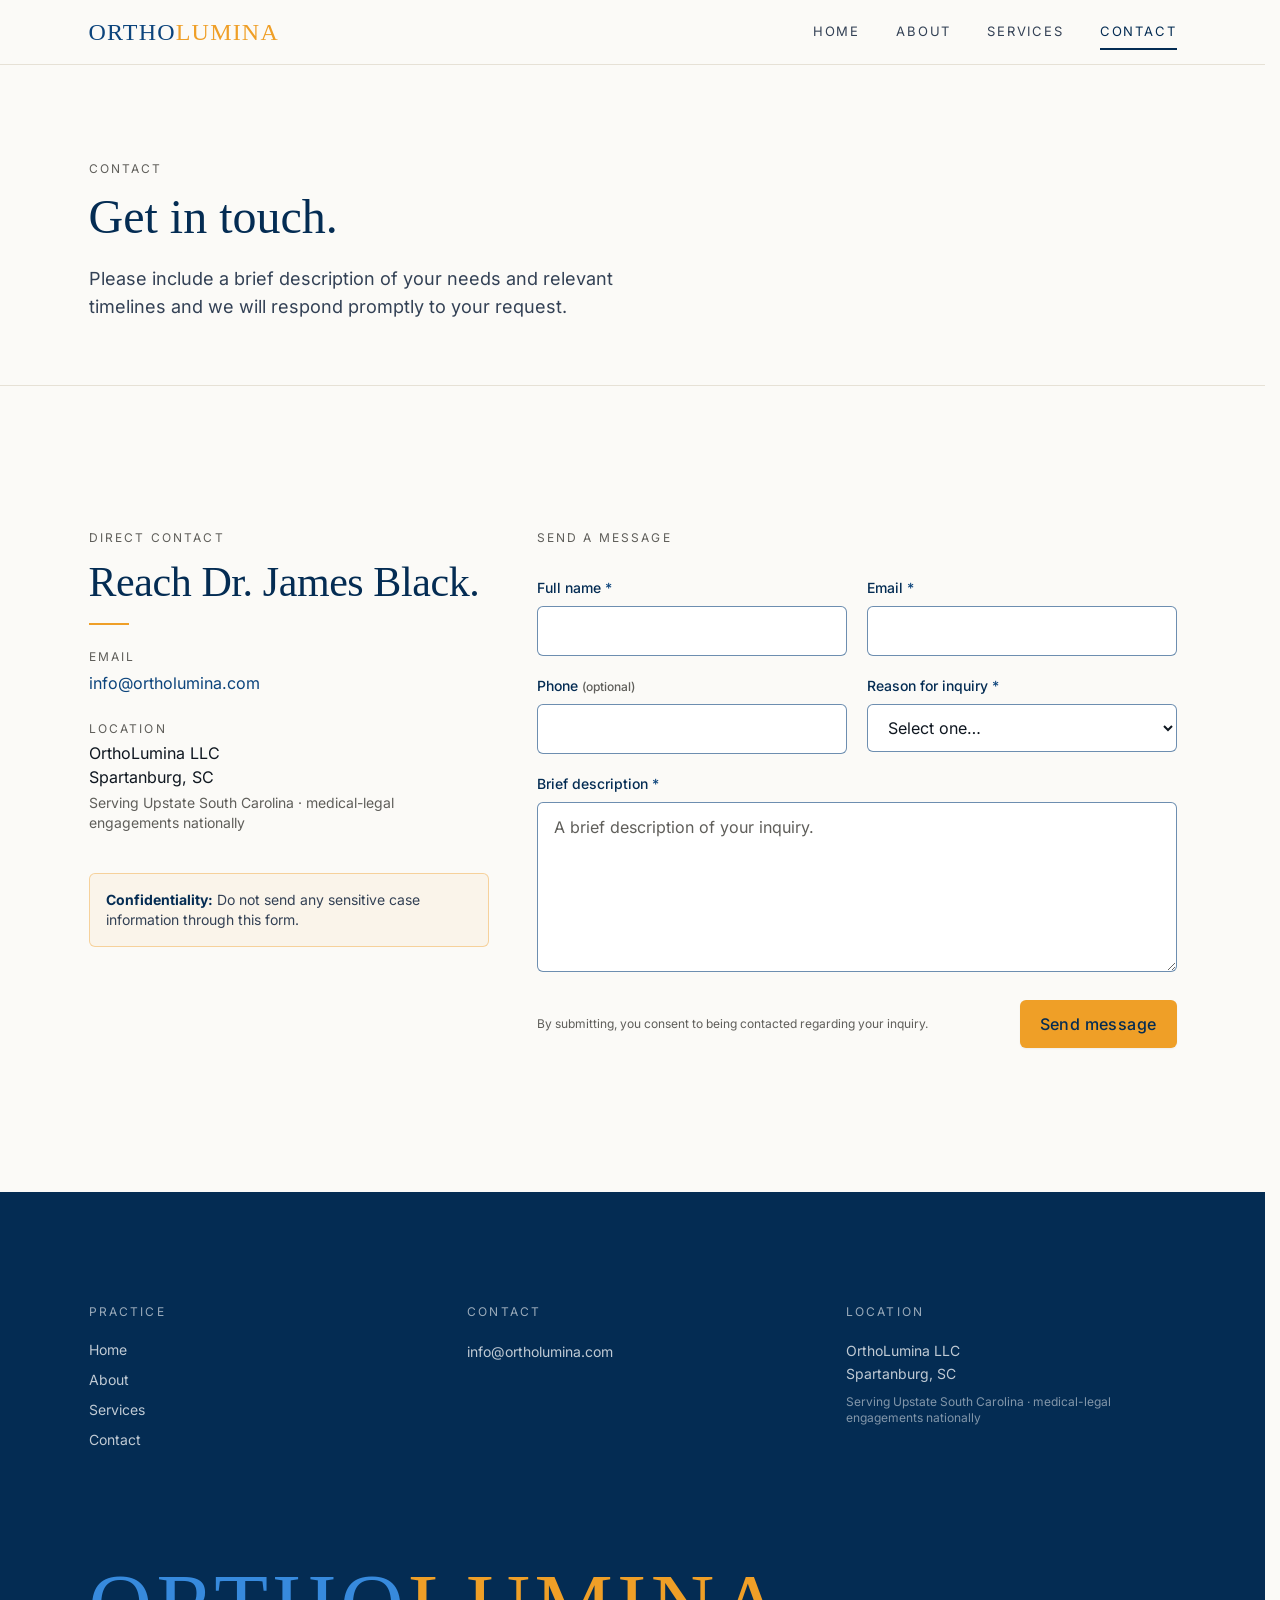
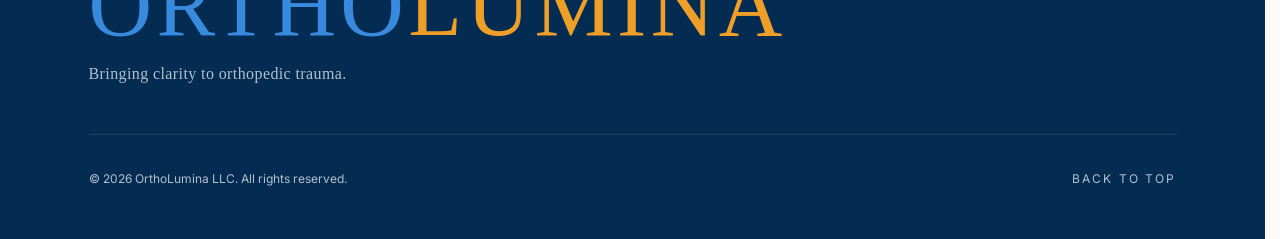
==== commit b90d5138: "Update contact section copy and mobile layout - Contact section heading is now "Get in touch"; intro" ====
--- a/contact/index.html
+++ b/contact/index.html
@@ -1,9 +1,6 @@
-<!DOCTYPE html><html lang="en"> <head><meta charset="UTF-8"><meta name="viewport" content="width=device-width, initial-scale=1, viewport-fit=cover"><meta name="generator" content="Astro v5.18.2"><title>Contact · OrthoLumina</title><meta name="description" content="Contact OrthoLumina LLC for orthopedic trauma medical-legal review and hospital consulting. Based in Spartanburg, South Carolina."><link rel="canonical" href="https://ortholumina.com/contact"><meta name="theme-color" content="#042C53"><meta name="format-detection" content="telephone=no"><meta property="og:site_name" content="OrthoLumina"><meta property="og:type" content="website"><meta property="og:title" content="Contact · OrthoLumina"><meta property="og:description" content="Contact OrthoLumina LLC for orthopedic trauma medical-legal review and hospital consulting. Based in Spartanburg, South Carolina."><meta property="og:url" content="https://ortholumina.com/contact"><meta property="og:locale" content="en_US"><meta property="og:image" content="https://ortholumina.com/og-default.jpg"><meta name="twitter:card" content="summary_large_image"><meta name="twitter:title" content="Contact · OrthoLumina"><meta name="twitter:description" content="Contact OrthoLumina LLC for orthopedic trauma medical-legal review and hospital consulting. Based in Spartanburg, South Carolina."><meta name="twitter:image" content="https://ortholumina.com/og-default.jpg"><link rel="icon" type="image/svg+xml" href="/favicon.svg"><script type="application/ld+json">{"@context":"https://schema.org","@graph":[{"@type":"ProfessionalService","@id":"https://ortholumina.com#organization","name":"OrthoLumina LLC","alternateName":"OrthoLumina","url":"https://ortholumina.com","description":"Independent orthopedic trauma surgery expertise for attorneys, hospitals, and health care systems.","slogan":"Bringing clarity to orthopedic trauma.","areaServed":[{"@type":"City","name":"Spartanburg, South Carolina"},{"@type":"AdministrativeArea","name":"Upstate South Carolina"},{"@type":"AdministrativeArea","name":"Spartanburg County"},{"@type":"AdministrativeArea","name":"Greenville County"},{"@type":"AdministrativeArea","name":"Anderson County"},{"@type":"AdministrativeArea","name":"Cherokee County"},{"@type":"AdministrativeArea","name":"Union County"},{"@type":"AdministrativeArea","name":"Pickens County"},{"@type":"AdministrativeArea","name":"Oconee County"},{"@type":"AdministrativeArea","name":"Laurens County"}],"founder":{"@id":"https://ortholumina.com#person"},"employee":{"@id":"https://ortholumina.com#person"},"address":{"@type":"PostalAddress","addressLocality":"Spartanburg","addressRegion":"SC","addressCountry":"US"},"email":"info@ortholumina.com","knowsAbout":["Orthopedic trauma","Medical-legal review and expert opinion","Standard of care review","Hospital service-line consulting","Orthopedic trauma program development"],"hasOfferCatalog":{"@type":"OfferCatalog","name":"OrthoLumina services","itemListElement":[{"@type":"Offer","itemOffered":{"@type":"Service","name":"Leadership & Organizational Consulting","description":"Developing, renewing and maintaining orthopedic trauma service lines for hospitals and healthcare systems including clinical protocols, team structure, call management, ACS verifications and operating room efficiency.","url":"https://ortholumina.com/#services","areaServed":[{"@type":"City","name":"Spartanburg, South Carolina"},{"@type":"AdministrativeArea","name":"Upstate South Carolina"},{"@type":"AdministrativeArea","name":"Spartanburg County"},{"@type":"AdministrativeArea","name":"Greenville County"},{"@type":"AdministrativeArea","name":"Anderson County"},{"@type":"AdministrativeArea","name":"Cherokee County"},{"@type":"AdministrativeArea","name":"Union County"},{"@type":"AdministrativeArea","name":"Pickens County"},{"@type":"AdministrativeArea","name":"Oconee County"},{"@type":"AdministrativeArea","name":"Laurens County"}]}},{"@type":"Offer","itemOffered":{"@type":"Service","name":"Medical Legal Services","description":"Orthopedic trauma surgery expertise available for legal case review, expert opinions and testimony for complex litigation requiring an independent and experienced surgeon.","url":"https://ortholumina.com/#services","areaServed":{"@type":"Country","name":"United States"}}},{"@type":"Offer","itemOffered":{"@type":"Service","name":"Short-Term Clinical Contracts","description":"Temporary orthopedic trauma surgery coverage for trauma centers. Hybrid on-site clinical coverage with service line leadership.","url":"https://ortholumina.com/#services","areaServed":[{"@type":"City","name":"Spartanburg, South Carolina"},{"@type":"AdministrativeArea","name":"Upstate South Carolina"},{"@type":"AdministrativeArea","name":"Spartanburg County"},{"@type":"AdministrativeArea","name":"Greenville County"},{"@type":"AdministrativeArea","name":"Anderson County"},{"@type":"AdministrativeArea","name":"Cherokee County"},{"@type":"AdministrativeArea","name":"Union County"},{"@type":"AdministrativeArea","name":"Pickens County"},{"@type":"AdministrativeArea","name":"Oconee County"},{"@type":"AdministrativeArea","name":"Laurens County"}]}}]}},{"@type":"Person","@id":"https://ortholumina.com#person","name":"Dr. James Black","jobTitle":"Orthopedic Trauma Surgeon","worksFor":{"@id":"https://ortholumina.com#organization"},"url":"https://ortholumina.com/#about","alumniOf":[{"@type":"CollegeOrUniversity","name":"Middlebury College"},{"@type":"CollegeOrUniversity","name":"Emory University School of Medicine"},{"@type":"CollegeOrUniversity","name":"Washington University School of Medicine in St. Louis"}],"hasCredential":[{"@type":"EducationalOccupationalCredential","credentialCategory":"Board Certification","name":"American Board of Orthopaedic Surgery"},{"@type":"EducationalOccupationalCredential","credentialCategory":"Fellowship","name":"Fellow, American Academy of Orthopaedic Surgeons"},{"@type":"EducationalOccupationalCredential","credentialCategory":"Fellowship","name":"Fellow, American College of Surgeons"}],"memberOf":[{"@type":"Organization","name":"American Academy of Orthopaedic Surgeons"},{"@type":"Organization","name":"American College of Surgeons"}]},{"@type":"WebSite","@id":"https://ortholumina.com#website","url":"https://ortholumina.com","name":"OrthoLumina","publisher":{"@id":"https://ortholumina.com#organization"},"inLanguage":"en-US"},{"@type":"WebPage","url":"https://ortholumina.com/contact","isPartOf":{"@id":"https://ortholumina.com#website"},"about":{"@id":"https://ortholumina.com#organization"}}]}</script><link rel="stylesheet" href="/_astro/contact.CAoAs2aN.css"></head> <body class> <script>(function(){var root=document.documentElement;root.classList.add("js");var reduce=window.matchMedia&&window.matchMedia("(prefers-reduced-motion: reduce)").matches;if(!reduce&&"IntersectionObserver"in window){root.classList.add("motion");setTimeout(function(){if(!window.__olRevealReady)root.classList.remove("motion")},2500)}if(!window.location.hash){try{window.scrollTo(0,0)}catch(_){}}})();</script> <a href="#main" class="sr-only focus:not-sr-only focus:fixed focus:top-2 focus:left-2 focus:z-[60] focus:bg-navy-dark focus:text-white focus:px-4 focus:py-2 focus:rounded">
+<!DOCTYPE html><html lang="en"> <head><meta charset="UTF-8"><meta name="viewport" content="width=device-width, initial-scale=1, viewport-fit=cover"><meta name="generator" content="Astro v5.18.2"><title>Contact · OrthoLumina</title><meta name="description" content="Contact OrthoLumina LLC for orthopedic trauma medical-legal review and hospital consulting. Based in Spartanburg, South Carolina."><link rel="canonical" href="https://ortholumina.com/contact"><meta name="theme-color" content="#042C53"><meta name="format-detection" content="telephone=no"><meta property="og:site_name" content="OrthoLumina"><meta property="og:type" content="website"><meta property="og:title" content="Contact · OrthoLumina"><meta property="og:description" content="Contact OrthoLumina LLC for orthopedic trauma medical-legal review and hospital consulting. Based in Spartanburg, South Carolina."><meta property="og:url" content="https://ortholumina.com/contact"><meta property="og:locale" content="en_US"><meta property="og:image" content="https://ortholumina.com/og-default.jpg"><meta name="twitter:card" content="summary_large_image"><meta name="twitter:title" content="Contact · OrthoLumina"><meta name="twitter:description" content="Contact OrthoLumina LLC for orthopedic trauma medical-legal review and hospital consulting. Based in Spartanburg, South Carolina."><meta name="twitter:image" content="https://ortholumina.com/og-default.jpg"><link rel="icon" type="image/svg+xml" href="/favicon.svg"><script type="application/ld+json">{"@context":"https://schema.org","@graph":[{"@type":"ProfessionalService","@id":"https://ortholumina.com#organization","name":"OrthoLumina LLC","alternateName":"OrthoLumina","url":"https://ortholumina.com","description":"Independent orthopedic trauma surgery expertise for attorneys, hospitals, and health care systems.","slogan":"Bringing clarity to orthopedic trauma.","areaServed":[{"@type":"City","name":"Spartanburg, South Carolina"},{"@type":"AdministrativeArea","name":"Upstate South Carolina"},{"@type":"AdministrativeArea","name":"Spartanburg County"},{"@type":"AdministrativeArea","name":"Greenville County"},{"@type":"AdministrativeArea","name":"Anderson County"},{"@type":"AdministrativeArea","name":"Cherokee County"},{"@type":"AdministrativeArea","name":"Union County"},{"@type":"AdministrativeArea","name":"Pickens County"},{"@type":"AdministrativeArea","name":"Oconee County"},{"@type":"AdministrativeArea","name":"Laurens County"}],"founder":{"@id":"https://ortholumina.com#person"},"employee":{"@id":"https://ortholumina.com#person"},"address":{"@type":"PostalAddress","addressLocality":"Spartanburg","addressRegion":"SC","addressCountry":"US"},"email":"info@ortholumina.com","knowsAbout":["Orthopedic trauma","Medical-legal review and expert opinion","Standard of care review","Hospital service-line consulting","Orthopedic trauma program development"],"hasOfferCatalog":{"@type":"OfferCatalog","name":"OrthoLumina services","itemListElement":[{"@type":"Offer","itemOffered":{"@type":"Service","name":"Leadership & Organizational Consulting","description":"Developing, renewing and maintaining orthopedic trauma service lines for hospitals and healthcare systems including clinical protocols, team structure, call management, ACS verifications and operating room efficiency.","url":"https://ortholumina.com/#services","areaServed":[{"@type":"City","name":"Spartanburg, South Carolina"},{"@type":"AdministrativeArea","name":"Upstate South Carolina"},{"@type":"AdministrativeArea","name":"Spartanburg County"},{"@type":"AdministrativeArea","name":"Greenville County"},{"@type":"AdministrativeArea","name":"Anderson County"},{"@type":"AdministrativeArea","name":"Cherokee County"},{"@type":"AdministrativeArea","name":"Union County"},{"@type":"AdministrativeArea","name":"Pickens County"},{"@type":"AdministrativeArea","name":"Oconee County"},{"@type":"AdministrativeArea","name":"Laurens County"}]}},{"@type":"Offer","itemOffered":{"@type":"Service","name":"Medical Legal Services","description":"Orthopedic trauma surgery expertise available for legal case review, expert opinions and testimony for complex litigation requiring an independent and experienced surgeon.","url":"https://ortholumina.com/#services","areaServed":{"@type":"Country","name":"United States"}}},{"@type":"Offer","itemOffered":{"@type":"Service","name":"Short-Term Clinical Contracts","description":"Temporary orthopedic trauma surgery coverage for trauma centers. Hybrid on-site clinical coverage with service line leadership.","url":"https://ortholumina.com/#services","areaServed":[{"@type":"City","name":"Spartanburg, South Carolina"},{"@type":"AdministrativeArea","name":"Upstate South Carolina"},{"@type":"AdministrativeArea","name":"Spartanburg County"},{"@type":"AdministrativeArea","name":"Greenville County"},{"@type":"AdministrativeArea","name":"Anderson County"},{"@type":"AdministrativeArea","name":"Cherokee County"},{"@type":"AdministrativeArea","name":"Union County"},{"@type":"AdministrativeArea","name":"Pickens County"},{"@type":"AdministrativeArea","name":"Oconee County"},{"@type":"AdministrativeArea","name":"Laurens County"}]}}]}},{"@type":"Person","@id":"https://ortholumina.com#person","name":"Dr. James Black","jobTitle":"Orthopedic Trauma Surgeon","worksFor":{"@id":"https://ortholumina.com#organization"},"url":"https://ortholumina.com/#about","alumniOf":[{"@type":"CollegeOrUniversity","name":"Middlebury College"},{"@type":"CollegeOrUniversity","name":"Emory University School of Medicine"},{"@type":"CollegeOrUniversity","name":"Washington University School of Medicine in St. Louis"}],"hasCredential":[{"@type":"EducationalOccupationalCredential","credentialCategory":"Board Certification","name":"American Board of Orthopaedic Surgery"},{"@type":"EducationalOccupationalCredential","credentialCategory":"Fellowship","name":"Fellow, American Academy of Orthopaedic Surgeons"},{"@type":"EducationalOccupationalCredential","credentialCategory":"Fellowship","name":"Fellow, American College of Surgeons"}],"memberOf":[{"@type":"Organization","name":"American Academy of Orthopaedic Surgeons"},{"@type":"Organization","name":"American College of Surgeons"}]},{"@type":"WebSite","@id":"https://ortholumina.com#website","url":"https://ortholumina.com","name":"OrthoLumina","publisher":{"@id":"https://ortholumina.com#organization"},"inLanguage":"en-US"},{"@type":"WebPage","url":"https://ortholumina.com/contact","isPartOf":{"@id":"https://ortholumina.com#website"},"about":{"@id":"https://ortholumina.com#organization"}}]}</script><link rel="stylesheet" href="/_astro/contact.BR3j0aK0.css"></head> <body class> <script>(function(){var root=document.documentElement;root.classList.add("js");var reduce=window.matchMedia&&window.matchMedia("(prefers-reduced-motion: reduce)").matches;if(!reduce&&"IntersectionObserver"in window){root.classList.add("motion");setTimeout(function(){if(!window.__olRevealReady)root.classList.remove("motion")},2500)}if(!window.location.hash){try{window.scrollTo(0,0)}catch(_){}}})();</script> <a href="#main" class="sr-only focus:not-sr-only focus:fixed focus:top-2 focus:left-2 focus:z-[60] focus:bg-navy-dark focus:text-white focus:px-4 focus:py-2 focus:rounded">
 Skip to content
-</a> <header id="site-header" class="site-header sticky top-0 z-40 w-full border-b border-hairline bg-surface/90 backdrop-blur supports-[backdrop-filter]:bg-surface/75">   <div class="container-page flex h-14 md:h-16 items-center justify-between gap-3"> <a href="/" class="no-underline focus-visible:shadow-focus rounded-sm min-w-0 flex-shrink" aria-label="OrthoLumina home"> <div class="inline-block max-w-full " aria-label="OrthoLumina"> <span class="block whitespace-nowrap font-display uppercase tracking-wordmark leading-none text-lg sm:text-xl md:text-2xl" aria-hidden="true"> <span class="text-navy">ORTHO</span><span class="text-amber">LUMINA</span> </span> </div> </a>  <nav aria-label="Primary" class="hidden md:block"> <ul class="flex items-center gap-9"> <li> <a href="/" data-nav-link class="nav-link"> Home </a> </li><li> <a href="/#about" data-nav-link class="nav-link"> About </a> </li><li> <a href="/#services" data-nav-link class="nav-link"> Services </a> </li><li> <a href="/contact" aria-current="page" data-nav-link class="nav-link is-active"> Contact </a> </li> </ul> </nav> <button type="button" id="mobile-nav-toggle" class="nav-toggle-pending md:hidden inline-flex h-11 w-11 flex-none items-center justify-center rounded-md text-navy-dark hover:bg-navy/[0.06] focus-visible:shadow-focus" aria-expanded="false" aria-controls="mobile-nav-drawer" aria-label="Open menu"> <svg width="22" height="22" viewBox="0 0 24 24" fill="none" aria-hidden="true"> <path d="M4 7h16M4 12h16M4 17h16" stroke="currentColor" stroke-width="1.75" stroke-linecap="round"></path> </svg> </button> </div> </header>  <div id="mobile-nav-drawer" class="md:hidden fixed inset-0 z-50 hidden" role="dialog" aria-modal="true" aria-label="Site navigation"> <div id="mobile-nav-backdrop" class="absolute inset-0 bg-navy-dark/60"></div> <div class="absolute inset-y-0 right-0 w-[86%] max-w-sm bg-surface shadow-xl flex flex-col" style="height: 100dvh;"> <div class="flex-none flex items-center justify-between h-14 px-5 sm:px-6 border-b border-hairline"> <div class="inline-block max-w-full " aria-label="OrthoLumina"> <span class="block whitespace-nowrap font-display uppercase tracking-wordmark leading-none text-lg sm:text-xl md:text-2xl" aria-hidden="true"> <span class="text-navy">ORTHO</span><span class="text-amber">LUMINA</span> </span> </div> <button type="button" id="mobile-nav-close" class="inline-flex h-11 w-11 flex-none items-center justify-center rounded-md text-navy-dark hover:bg-navy/[0.06] focus-visible:shadow-focus" aria-label="Close menu"> <svg width="22" height="22" viewBox="0 0 24 24" fill="none" aria-hidden="true"> <path d="M6 6l12 12M18 6l-12 12" stroke="currentColor" stroke-width="1.75" stroke-linecap="round"></path> </svg> </button> </div> <nav aria-label="Primary mobile navigation" class="flex-1 min-h-0 overflow-y-auto px-5 sm:px-6 py-6"> <ul class="flex flex-col gap-1"> <li> <a href="/" data-nav-link class="drawer-link"> Home </a> </li><li> <a href="/#about" data-nav-link class="drawer-link"> About </a> </li><li> <a href="/#services" data-nav-link class="drawer-link"> Services </a> </li><li> <a href="/contact" aria-current="page" data-nav-link class="drawer-link is-active"> Contact </a> </li> </ul> </nav> </div> </div> <script>(function(){const toggle=document.getElementById("mobile-nav-toggle");const drawer=document.getElementById("mobile-nav-drawer");const backdrop=document.getElementById("mobile-nav-backdrop");const closeBtn=document.getElementById("mobile-nav-close");if(!toggle||!drawer)return;const FOCUSABLE='a[href], button:not([disabled]), input:not([disabled]), select:not([disabled]), textarea:not([disabled]), [tabindex]:not([tabindex="-1"])';let previouslyFocused=null;let isOpen=false;toggle.classList.remove("nav-toggle-pending");function claimHistory(tag){if(window.__orthoOverlayEntry)return;try{history.pushState({orthoOverlay:tag},"",location.href);window.__orthoOverlayEntry=true}catch(_){}}function releaseHistory(consume){if(!window.__orthoOverlayEntry)return;window.__orthoOverlayEntry=false;if(consume){try{history.back()}catch(_){}}}function unlockBody(){document.documentElement.classList.remove("scroll-locked")}function open(){if(isOpen)return;isOpen=true;previouslyFocused=document.activeElement;drawer.classList.remove("hidden");toggle.setAttribute("aria-expanded","true");document.documentElement.classList.add("scroll-locked");claimHistory("nav");const firstLink=drawer.querySelector(FOCUSABLE);if(firstLink&&firstLink.focus)firstLink.focus()}function close(fromHistory){if(!isOpen)return;isOpen=false;drawer.classList.add("hidden");toggle.setAttribute("aria-expanded","false");unlockBody();releaseHistory(!fromHistory);if(previouslyFocused&&previouslyFocused.focus)previouslyFocused.focus()}function closeForHandoff(){if(!isOpen)return;isOpen=false;drawer.classList.add("hidden");toggle.setAttribute("aria-expanded","false");unlockBody();if(toggle.focus)toggle.focus()}const closeFromUi=function(){close(false)};toggle.addEventListener("click",open);if(closeBtn)closeBtn.addEventListener("click",closeFromUi);if(backdrop)backdrop.addEventListener("click",closeFromUi);drawer.addEventListener("click",function(e){const t=e.target&&e.target.closest?e.target.closest("a"):null;if(!t)return;if(t.getAttribute("href")==="/contact"){closeForHandoff();return}if(t.origin===location.origin&&t.pathname===location.pathname&&window.__olNavTo){e.preventDefault();isOpen=false;drawer.classList.add("hidden");toggle.setAttribute("aria-expanded","false");unlockBody();const claimed=!!window.__orthoOverlayEntry;window.__orthoOverlayEntry=false;window.__olNavTo(t,{replace:claimed});return}close(false)});window.addEventListener("popstate",function(){if(isOpen)close(true)});window.addEventListener("resize",function(){if(isOpen&&getComputedStyle(drawer).display==="none")close(false)},{passive:true});document.addEventListener("keydown",function(e){if(!isOpen)return;if(e.key==="Escape"){close(false);return}if(e.key!=="Tab")return;const items=Array.prototype.filter.call(drawer.querySelectorAll(FOCUSABLE),function(el){return el.offsetWidth>0||el.offsetHeight>0});if(!items.length)return;const first=items[0];const last=items[items.length-1];if(e.shiftKey&&document.activeElement===first){e.preventDefault();last.focus()}else if(!e.shiftKey&&document.activeElement===last){e.preventDefault();first.focus()}})})();(function(){const header=document.getElementById("site-header");const reduce=window.matchMedia&&window.matchMedia("(prefers-reduced-motion: reduce)").matches;function navTo(link,opts){const hash=link.hash;const target=hash?document.getElementById(decodeURIComponent(hash.slice(1))):document.querySelector('[data-spy="/"]')||document.getElementById("main");if(!target)return false;const url=hash||link.pathname;try{if(opts&&opts.replace||location.pathname+location.hash===url){history.replaceState(null,"",url)}else{history.pushState(null,"",url)}}catch(_){}const behavior=reduce?"auto":"smooth";if(hash)target.scrollIntoView({behavior,block:"start"});else window.scrollTo({top:0,behavior});if(!target.hasAttribute("tabindex"))target.setAttribute("tabindex","-1");target.focus({preventScroll:true});return true}window.__olNavTo=navTo;document.addEventListener("click",function(e){if(e.defaultPrevented||e.button!==0)return;if(e.metaKey||e.ctrlKey||e.shiftKey||e.altKey)return;const a=e.target&&e.target.closest?e.target.closest("a[href]"):null;if(!a||a.target==="_blank"||a.hasAttribute("download"))return;if(a.origin!==location.origin||a.pathname!==location.pathname)return;if(a.getAttribute("href")==="#main")return;if(navTo(a))e.preventDefault()});let spies=[];let links=[];let current=null;let ticking=false;function setActive(href){if(href===current)return;current=href;links.forEach(function(l){l.classList.toggle("is-active",l.getAttribute("href")===href)})}function update(){ticking=false;if(document.documentElement.classList.contains("scroll-locked"))return;const y=window.scrollY||window.pageYOffset;if(header)header.classList.toggle("is-scrolled",y>4);if(!spies.length)return;const line=(header?header.offsetHeight:0)+window.innerHeight*.33;let active=spies[0];for(let i=0;i<spies.length;i++){if(spies[i].getBoundingClientRect().top<=line)active=spies[i]}const atBottom=window.innerHeight+y>=document.documentElement.scrollHeight-2;if(atBottom)active=spies[spies.length-1];setActive(active.getAttribute("data-spy"))}function schedule(){if(ticking)return;ticking=true;requestAnimationFrame(update)}function init(){spies=Array.prototype.slice.call(document.querySelectorAll("[data-spy]"));links=Array.prototype.slice.call(document.querySelectorAll("[data-nav-link]"));window.addEventListener("scroll",schedule,{passive:true});window.addEventListener("resize",schedule,{passive:true});window.addEventListener("load",schedule);update()}if(document.readyState==="loading"){document.addEventListener("DOMContentLoaded",init)}else{init()}})();</script>   <main id="main">   <section class="border-b border-hairline">  <div class="container-page section-header"> <div class="max-w-narrow"> <p class="eyebrow mb-3 sm:mb-4">Contact</p> <h1>Get in touch.</h1> <p class="mt-5 sm:mt-6 max-w-prose text-base sm:text-lg text-ink-soft leading-relaxed">
-Please include a brief description of your needs and relevant
-          timelines, and we will respond promptly to your request.
-</p> </div> </div> </section>  <section class="section" aria-labelledby="contact-heading"> <div class="container-page grid gap-10 md:gap-12 md:grid-cols-[minmax(0,1fr)_minmax(0,1.6fr)] items-start"> <aside class="reveal min-w-0"> <p class="eyebrow mb-3">Direct contact</p> <h2 id="contact-heading">Reach Dr. James Black.</h2> <span class="rule" aria-hidden="true"></span>  <dl class="mt-5 sm:mt-6 space-y-5 sm:space-y-6"> <div> <dt class="text-[0.7rem] sm:text-xs uppercase tracking-[0.18em] text-brand-gray mb-1">Email</dt> <dd> <a href="mailto:info@ortholumina.com" class="text-navy hover:text-navy-dark inline-block py-0.5 break-all"> info@ortholumina.com </a> </dd> </div> <div> <dt class="text-[0.7rem] sm:text-xs uppercase tracking-[0.18em] text-brand-gray mb-1">Location</dt> <dd class="not-italic"> <address class="not-italic text-ink text-sm sm:text-base"> OrthoLumina LLC<br> Spartanburg, SC </address>  <p class="mt-1 text-xs sm:text-sm text-brand-gray">
+</a> <header id="site-header" class="site-header sticky top-0 z-40 w-full border-b border-hairline bg-surface/90 backdrop-blur supports-[backdrop-filter]:bg-surface/75">   <div class="container-page flex h-14 md:h-16 items-center justify-between gap-3"> <a href="/" class="no-underline focus-visible:shadow-focus rounded-sm min-w-0 flex-shrink" aria-label="OrthoLumina home"> <div class="inline-block max-w-full " aria-label="OrthoLumina"> <span class="block whitespace-nowrap font-display uppercase tracking-wordmark leading-none text-lg sm:text-xl md:text-2xl" aria-hidden="true"> <span class="text-navy">ORTHO</span><span class="text-amber">LUMINA</span> </span> </div> </a>  <nav aria-label="Primary" class="hidden md:block"> <ul class="flex items-center gap-9"> <li> <a href="/" data-nav-link class="nav-link"> Home </a> </li><li> <a href="/#about" data-nav-link class="nav-link"> About </a> </li><li> <a href="/#services" data-nav-link class="nav-link"> Services </a> </li><li> <a href="/contact" aria-current="page" data-nav-link class="nav-link is-active"> Contact </a> </li> </ul> </nav> <button type="button" id="mobile-nav-toggle" class="nav-toggle-pending md:hidden inline-flex h-11 w-11 flex-none items-center justify-center rounded-md text-navy-dark hover:bg-navy/[0.06] focus-visible:shadow-focus" aria-expanded="false" aria-controls="mobile-nav-drawer" aria-label="Open menu"> <svg width="22" height="22" viewBox="0 0 24 24" fill="none" aria-hidden="true"> <path d="M4 7h16M4 12h16M4 17h16" stroke="currentColor" stroke-width="1.75" stroke-linecap="round"></path> </svg> </button> </div> </header>  <div id="mobile-nav-drawer" class="md:hidden fixed inset-0 z-50 hidden" role="dialog" aria-modal="true" aria-label="Site navigation"> <div id="mobile-nav-backdrop" class="absolute inset-0 bg-navy-dark/60"></div> <div class="absolute inset-y-0 right-0 w-[86%] max-w-sm bg-surface shadow-xl flex flex-col" style="height: 100dvh;"> <div class="flex-none flex items-center justify-between h-14 px-5 sm:px-6 border-b border-hairline"> <div class="inline-block max-w-full " aria-label="OrthoLumina"> <span class="block whitespace-nowrap font-display uppercase tracking-wordmark leading-none text-lg sm:text-xl md:text-2xl" aria-hidden="true"> <span class="text-navy">ORTHO</span><span class="text-amber">LUMINA</span> </span> </div> <button type="button" id="mobile-nav-close" class="inline-flex h-11 w-11 flex-none items-center justify-center rounded-md text-navy-dark hover:bg-navy/[0.06] focus-visible:shadow-focus" aria-label="Close menu"> <svg width="22" height="22" viewBox="0 0 24 24" fill="none" aria-hidden="true"> <path d="M6 6l12 12M18 6l-12 12" stroke="currentColor" stroke-width="1.75" stroke-linecap="round"></path> </svg> </button> </div> <nav aria-label="Primary mobile navigation" class="flex-1 min-h-0 overflow-y-auto px-5 sm:px-6 py-6"> <ul class="flex flex-col gap-1"> <li> <a href="/" data-nav-link class="drawer-link"> Home </a> </li><li> <a href="/#about" data-nav-link class="drawer-link"> About </a> </li><li> <a href="/#services" data-nav-link class="drawer-link"> Services </a> </li><li> <a href="/contact" aria-current="page" data-nav-link class="drawer-link is-active"> Contact </a> </li> </ul> </nav> </div> </div> <script>(function(){const toggle=document.getElementById("mobile-nav-toggle");const drawer=document.getElementById("mobile-nav-drawer");const backdrop=document.getElementById("mobile-nav-backdrop");const closeBtn=document.getElementById("mobile-nav-close");if(!toggle||!drawer)return;const FOCUSABLE='a[href], button:not([disabled]), input:not([disabled]), select:not([disabled]), textarea:not([disabled]), [tabindex]:not([tabindex="-1"])';let previouslyFocused=null;let isOpen=false;toggle.classList.remove("nav-toggle-pending");function claimHistory(tag){if(window.__orthoOverlayEntry)return;try{history.pushState({orthoOverlay:tag},"",location.href);window.__orthoOverlayEntry=true}catch(_){}}function releaseHistory(consume){if(!window.__orthoOverlayEntry)return;window.__orthoOverlayEntry=false;if(consume){try{history.back()}catch(_){}}}function unlockBody(){document.documentElement.classList.remove("scroll-locked")}function open(){if(isOpen)return;isOpen=true;previouslyFocused=document.activeElement;drawer.classList.remove("hidden");toggle.setAttribute("aria-expanded","true");document.documentElement.classList.add("scroll-locked");claimHistory("nav");const firstLink=drawer.querySelector(FOCUSABLE);if(firstLink&&firstLink.focus)firstLink.focus()}function close(fromHistory){if(!isOpen)return;isOpen=false;drawer.classList.add("hidden");toggle.setAttribute("aria-expanded","false");unlockBody();releaseHistory(!fromHistory);if(previouslyFocused&&previouslyFocused.focus)previouslyFocused.focus()}function closeForHandoff(){if(!isOpen)return;isOpen=false;drawer.classList.add("hidden");toggle.setAttribute("aria-expanded","false");unlockBody();if(toggle.focus)toggle.focus()}const closeFromUi=function(){close(false)};toggle.addEventListener("click",open);if(closeBtn)closeBtn.addEventListener("click",closeFromUi);if(backdrop)backdrop.addEventListener("click",closeFromUi);drawer.addEventListener("click",function(e){const t=e.target&&e.target.closest?e.target.closest("a"):null;if(!t)return;if(t.getAttribute("href")==="/contact"){closeForHandoff();return}if(t.origin===location.origin&&t.pathname===location.pathname&&window.__olNavTo){e.preventDefault();isOpen=false;drawer.classList.add("hidden");toggle.setAttribute("aria-expanded","false");unlockBody();const claimed=!!window.__orthoOverlayEntry;window.__orthoOverlayEntry=false;window.__olNavTo(t,{replace:claimed});return}close(false)});window.addEventListener("popstate",function(){if(isOpen)close(true)});window.addEventListener("resize",function(){if(isOpen&&getComputedStyle(drawer).display==="none")close(false)},{passive:true});document.addEventListener("keydown",function(e){if(!isOpen)return;if(e.key==="Escape"){close(false);return}if(e.key!=="Tab")return;const items=Array.prototype.filter.call(drawer.querySelectorAll(FOCUSABLE),function(el){return el.offsetWidth>0||el.offsetHeight>0});if(!items.length)return;const first=items[0];const last=items[items.length-1];if(e.shiftKey&&document.activeElement===first){e.preventDefault();last.focus()}else if(!e.shiftKey&&document.activeElement===last){e.preventDefault();first.focus()}})})();(function(){const header=document.getElementById("site-header");const reduce=window.matchMedia&&window.matchMedia("(prefers-reduced-motion: reduce)").matches;function navTo(link,opts){const hash=link.hash;const target=hash?document.getElementById(decodeURIComponent(hash.slice(1))):document.querySelector('[data-spy="/"]')||document.getElementById("main");if(!target)return false;const url=hash||link.pathname;try{if(opts&&opts.replace||location.pathname+location.hash===url){history.replaceState(null,"",url)}else{history.pushState(null,"",url)}}catch(_){}const behavior=reduce?"auto":"smooth";if(hash)target.scrollIntoView({behavior,block:"start"});else window.scrollTo({top:0,behavior});if(!target.hasAttribute("tabindex"))target.setAttribute("tabindex","-1");target.focus({preventScroll:true});return true}window.__olNavTo=navTo;document.addEventListener("click",function(e){if(e.defaultPrevented||e.button!==0)return;if(e.metaKey||e.ctrlKey||e.shiftKey||e.altKey)return;const a=e.target&&e.target.closest?e.target.closest("a[href]"):null;if(!a||a.target==="_blank"||a.hasAttribute("download"))return;if(a.origin!==location.origin||a.pathname!==location.pathname)return;if(a.getAttribute("href")==="#main")return;if(navTo(a))e.preventDefault()});let spies=[];let links=[];let current=null;let ticking=false;function setActive(href){if(href===current)return;current=href;links.forEach(function(l){l.classList.toggle("is-active",l.getAttribute("href")===href)})}function update(){ticking=false;if(document.documentElement.classList.contains("scroll-locked"))return;const y=window.scrollY||window.pageYOffset;if(header)header.classList.toggle("is-scrolled",y>4);if(!spies.length)return;const line=(header?header.offsetHeight:0)+window.innerHeight*.33;let active=spies[0];for(let i=0;i<spies.length;i++){if(spies[i].getBoundingClientRect().top<=line)active=spies[i]}const atBottom=window.innerHeight+y>=document.documentElement.scrollHeight-2;if(atBottom)active=spies[spies.length-1];setActive(active.getAttribute("data-spy"))}function schedule(){if(ticking)return;ticking=true;requestAnimationFrame(update)}function init(){spies=Array.prototype.slice.call(document.querySelectorAll("[data-spy]"));links=Array.prototype.slice.call(document.querySelectorAll("[data-nav-link]"));window.addEventListener("scroll",schedule,{passive:true});window.addEventListener("resize",schedule,{passive:true});window.addEventListener("load",schedule);update()}if(document.readyState==="loading"){document.addEventListener("DOMContentLoaded",init)}else{init()}})();</script>   <main id="main">   <section class="border-b border-hairline">  <div class="container-page section-header"> <div class="max-w-narrow"> <p class="eyebrow mb-3 sm:mb-4">Contact</p> <h1>Get in touch.</h1> <p class="mt-5 sm:mt-6 max-w-prose text-base sm:text-lg text-ink-soft leading-relaxed"> Please include a brief description of your needs and relevant timelines and we will respond promptly to your request. </p> </div> </div> </section>  <section class="section" aria-labelledby="contact-heading"> <div class="container-page grid gap-10 md:gap-12 md:grid-cols-[minmax(0,1fr)_minmax(0,1.6fr)] items-start"> <aside class="reveal min-w-0"> <p class="eyebrow mb-3">Direct contact</p> <h2 id="contact-heading">Reach Dr. James Black.</h2> <span class="rule" aria-hidden="true"></span>  <dl class="mt-5 sm:mt-6 space-y-5 sm:space-y-6"> <div> <dt class="text-[0.7rem] sm:text-xs uppercase tracking-[0.18em] text-brand-gray mb-1">Email</dt> <dd> <a href="mailto:info@ortholumina.com" class="text-navy hover:text-navy-dark inline-block py-0.5 break-all"> info@ortholumina.com </a> </dd> </div> <div> <dt class="text-[0.7rem] sm:text-xs uppercase tracking-[0.18em] text-brand-gray mb-1">Location</dt> <dd class="not-italic"> <address class="not-italic text-ink text-sm sm:text-base"> OrthoLumina LLC<br> Spartanburg, SC </address>  <p class="mt-1 text-xs sm:text-sm text-brand-gray">
 Serving Upstate South Carolina · medical-legal engagements nationally
 </p> </dd> </div>  </dl> <div class="rounded-md border border-amber/40 bg-amber/[0.06] p-4 text-xs sm:text-sm text-ink-soft leading-relaxed mt-8 sm:mt-10"> <strong class="text-navy-dark">Confidentiality:</strong> Do not send any
   sensitive case information through this form.
--- a/_astro/contact.BR3j0aK0.css
+++ b/_astro/contact.BR3j0aK0.css
@@ -0,0 +1 @@
+@font-face{font-family:Inter Variable;font-style:normal;font-display:swap;font-weight:100 900;src:url(/_astro/inter-cyrillic-ext-wght-normal.BOeWTOD4.woff2) format("woff2-variations");unicode-range:U+0460-052F,U+1C80-1C8A,U+20B4,U+2DE0-2DFF,U+A640-A69F,U+FE2E-FE2F}@font-face{font-family:Inter Variable;font-style:normal;font-display:swap;font-weight:100 900;src:url(/_astro/inter-cyrillic-wght-normal.DqGufNeO.woff2) format("woff2-variations");unicode-range:U+0301,U+0400-045F,U+0490-0491,U+04B0-04B1,U+2116}@font-face{font-family:Inter Variable;font-style:normal;font-display:swap;font-weight:100 900;src:url(/_astro/inter-greek-ext-wght-normal.DlzME5K_.woff2) format("woff2-variations");unicode-range:U+1F00-1FFF}@font-face{font-family:Inter Variable;font-style:normal;font-display:swap;font-weight:100 900;src:url(/_astro/inter-greek-wght-normal.CkhJZR-_.woff2) format("woff2-variations");unicode-range:U+0370-0377,U+037A-037F,U+0384-038A,U+038C,U+038E-03A1,U+03A3-03FF}@font-face{font-family:Inter Variable;font-style:normal;font-display:swap;font-weight:100 900;src:url(/_astro/inter-vietnamese-wght-normal.CBcvBZtf.woff2) format("woff2-variations");unicode-range:U+0102-0103,U+0110-0111,U+0128-0129,U+0168-0169,U+01A0-01A1,U+01AF-01B0,U+0300-0301,U+0303-0304,U+0308-0309,U+0323,U+0329,U+1EA0-1EF9,U+20AB}@font-face{font-family:Inter Variable;font-style:normal;font-display:swap;font-weight:100 900;src:url(/_astro/inter-latin-ext-wght-normal.DO1Apj_S.woff2) format("woff2-variations");unicode-range:U+0100-02BA,U+02BD-02C5,U+02C7-02CC,U+02CE-02D7,U+02DD-02FF,U+0304,U+0308,U+0329,U+1D00-1DBF,U+1E00-1E9F,U+1EF2-1EFF,U+2020,U+20A0-20AB,U+20AD-20C0,U+2113,U+2C60-2C7F,U+A720-A7FF}@font-face{font-family:Inter Variable;font-style:normal;font-display:swap;font-weight:100 900;src:url(/_astro/inter-latin-wght-normal.Dx4kXJAl.woff2) format("woff2-variations");unicode-range:U+0000-00FF,U+0131,U+0152-0153,U+02BB-02BC,U+02C6,U+02DA,U+02DC,U+0304,U+0308,U+0329,U+2000-206F,U+20AC,U+2122,U+2191,U+2193,U+2212,U+2215,U+FEFF,U+FFFD}*,:before,:after{--tw-border-spacing-x: 0;--tw-border-spacing-y: 0;--tw-translate-x: 0;--tw-translate-y: 0;--tw-rotate: 0;--tw-skew-x: 0;--tw-skew-y: 0;--tw-scale-x: 1;--tw-scale-y: 1;--tw-pan-x: ;--tw-pan-y: ;--tw-pinch-zoom: ;--tw-scroll-snap-strictness: proximity;--tw-gradient-from-position: ;--tw-gradient-via-position: ;--tw-gradient-to-position: ;--tw-ordinal: ;--tw-slashed-zero: ;--tw-numeric-figure: ;--tw-numeric-spacing: ;--tw-numeric-fraction: ;--tw-ring-inset: ;--tw-ring-offset-width: 0px;--tw-ring-offset-color: #fff;--tw-ring-color: rgb(59 130 246 / .5);--tw-ring-offset-shadow: 0 0 #0000;--tw-ring-shadow: 0 0 #0000;--tw-shadow: 0 0 #0000;--tw-shadow-colored: 0 0 #0000;--tw-blur: ;--tw-brightness: ;--tw-contrast: ;--tw-grayscale: ;--tw-hue-rotate: ;--tw-invert: ;--tw-saturate: ;--tw-sepia: ;--tw-drop-shadow: ;--tw-backdrop-blur: ;--tw-backdrop-brightness: ;--tw-backdrop-contrast: ;--tw-backdrop-grayscale: ;--tw-backdrop-hue-rotate: ;--tw-backdrop-invert: ;--tw-backdrop-opacity: ;--tw-backdrop-saturate: ;--tw-backdrop-sepia: ;--tw-contain-size: ;--tw-contain-layout: ;--tw-contain-paint: ;--tw-contain-style: }::backdrop{--tw-border-spacing-x: 0;--tw-border-spacing-y: 0;--tw-translate-x: 0;--tw-translate-y: 0;--tw-rotate: 0;--tw-skew-x: 0;--tw-skew-y: 0;--tw-scale-x: 1;--tw-scale-y: 1;--tw-pan-x: ;--tw-pan-y: ;--tw-pinch-zoom: ;--tw-scroll-snap-strictness: proximity;--tw-gradient-from-position: ;--tw-gradient-via-position: ;--tw-gradient-to-position: ;--tw-ordinal: ;--tw-slashed-zero: ;--tw-numeric-figure: ;--tw-numeric-spacing: ;--tw-numeric-fraction: ;--tw-ring-inset: ;--tw-ring-offset-width: 0px;--tw-ring-offset-color: #fff;--tw-ring-color: rgb(59 130 246 / .5);--tw-ring-offset-shadow: 0 0 #0000;--tw-ring-shadow: 0 0 #0000;--tw-shadow: 0 0 #0000;--tw-shadow-colored: 0 0 #0000;--tw-blur: ;--tw-brightness: ;--tw-contrast: ;--tw-grayscale: ;--tw-hue-rotate: ;--tw-invert: ;--tw-saturate: ;--tw-sepia: ;--tw-drop-shadow: ;--tw-backdrop-blur: ;--tw-backdrop-brightness: ;--tw-backdrop-contrast: ;--tw-backdrop-grayscale: ;--tw-backdrop-hue-rotate: ;--tw-backdrop-invert: ;--tw-backdrop-opacity: ;--tw-backdrop-saturate: ;--tw-backdrop-sepia: ;--tw-contain-size: ;--tw-contain-layout: ;--tw-contain-paint: ;--tw-contain-style: }*,:before,:after{box-sizing:border-box;border-width:0;border-style:solid;border-color:#e5e7eb}:before,:after{--tw-content: ""}html,:host{line-height:1.5;-webkit-text-size-adjust:100%;-moz-tab-size:4;-o-tab-size:4;tab-size:4;font-family:Inter Variable,Inter,system-ui,-apple-system,Segoe UI,Roboto,Helvetica,Arial,sans-serif;font-feature-settings:normal;font-variation-settings:normal;-webkit-tap-highlight-color:transparent}body{margin:0;line-height:inherit}hr{height:0;color:inherit;border-top-width:1px}abbr:where([title]){-webkit-text-decoration:underline dotted;text-decoration:underline dotted}h1,h2,h3,h4,h5,h6{font-size:inherit;font-weight:inherit}a{color:inherit;text-decoration:inherit}b,strong{font-weight:bolder}code,kbd,samp,pre{font-family:ui-monospace,SFMono-Regular,Menlo,Monaco,Consolas,Liberation Mono,Courier New,monospace;font-feature-settings:normal;font-variation-settings:normal;font-size:1em}small{font-size:80%}sub,sup{font-size:75%;line-height:0;position:relative;vertical-align:baseline}sub{bottom:-.25em}sup{top:-.5em}table{text-indent:0;border-color:inherit;border-collapse:collapse}button,input,optgroup,select,textarea{font-family:inherit;font-feature-settings:inherit;font-variation-settings:inherit;font-size:100%;font-weight:inherit;line-height:inherit;letter-spacing:inherit;color:inherit;margin:0;padding:0}button,select{text-transform:none}button,input:where([type=button]),input:where([type=reset]),input:where([type=submit]){-webkit-appearance:button;background-color:transparent;background-image:none}:-moz-focusring{outline:auto}:-moz-ui-invalid{box-shadow:none}progress{vertical-align:baseline}::-webkit-inner-spin-button,::-webkit-outer-spin-button{height:auto}[type=search]{-webkit-appearance:textfield;outline-offset:-2px}::-webkit-search-decoration{-webkit-appearance:none}::-webkit-file-upload-button{-webkit-appearance:button;font:inherit}summary{display:list-item}blockquote,dl,dd,h1,h2,h3,h4,h5,h6,hr,figure,p,pre{margin:0}fieldset{margin:0;padding:0}legend{padding:0}ol,ul,menu{list-style:none;margin:0;padding:0}dialog{padding:0}textarea{resize:vertical}input::-moz-placeholder,textarea::-moz-placeholder{opacity:1;color:#9ca3af}input::placeholder,textarea::placeholder{opacity:1;color:#9ca3af}button,[role=button]{cursor:pointer}:disabled{cursor:default}img,svg,video,canvas,audio,iframe,embed,object{display:block;vertical-align:middle}img,video{max-width:100%;height:auto}[hidden]:where(:not([hidden=until-found])){display:none}:root{color-scheme:light;--focus-ring: #EF9F27;--header-h: calc(3.5rem + 1px) }@media(min-width:768px){:root{--header-h: calc(4rem + 1px) }}html{-webkit-text-size-adjust:100%;text-rendering:optimizeLegibility;-webkit-font-smoothing:antialiased;-moz-osx-font-smoothing:grayscale;scrollbar-gutter:stable}main :is(a,button,input,select,textarea,summary,[tabindex]){scroll-margin-top:calc(var(--header-h) + .75rem)}main section[id]{scroll-margin-top:var(--header-h)}html.scroll-locked{overflow:hidden}html,body{overflow-x:clip}body{--tw-bg-opacity: 1;background-color:rgb(251 250 247 / var(--tw-bg-opacity, 1));font-family:Inter Variable,Inter,system-ui,-apple-system,Segoe UI,Roboto,Helvetica,Arial,sans-serif;--tw-text-opacity: 1;color:rgb(15 23 32 / var(--tw-text-opacity, 1));-webkit-font-smoothing:antialiased;-moz-osx-font-smoothing:grayscale;font-feature-settings:"cv02","cv03","cv04","cv11";min-height:100dvh}h1,h2,h3,h4{font-family:Palatino,Palatino Linotype,Book Antiqua,Times New Roman,Times,serif;--tw-text-opacity: 1;color:rgb(4 44 83 / var(--tw-text-opacity, 1));text-wrap:balance;overflow-wrap:anywhere}h1{font-size:2rem;line-height:1.25}@media(min-width:640px){h1{font-size:2.25rem;line-height:2.5rem}}@media(min-width:768px){h1{font-size:3rem;line-height:1}}h2{font-size:1.75rem;line-height:1.16}@media(min-width:640px){h2{font-size:2.125rem}}@media(min-width:1024px){h2{font-size:2.625rem}}h2{letter-spacing:-.01em}h3{font-size:1.125rem;line-height:1.75rem;line-height:1.375}@media(min-width:640px){h3{font-size:1.25rem;line-height:1.75rem}}@media(min-width:1024px){h3{font-size:1.375rem}}p{text-wrap:pretty}a{--tw-text-opacity: 1;color:rgb(12 68 124 / var(--tw-text-opacity, 1));text-decoration-color:#0c447c4d;text-decoration-thickness:1px;text-underline-offset:4px;transition-property:color,background-color,border-color,text-decoration-color,fill,stroke;transition-timing-function:cubic-bezier(.4,0,.2,1);transition-duration:.15s}a:hover{text-decoration-color:#0c447c}:focus-visible{outline:2px solid #042C53;outline-offset:2px;border-radius:2px;box-shadow:0 0 0 4px #ef9f27}.bg-navy-dark :focus-visible,footer :focus-visible{outline-color:#fff}[tabindex="-1"]:focus,[tabindex="-1"]:focus-visible{outline:none;box-shadow:none}::-moz-selection{background-color:#ef9f27;color:#042c53}::selection{background-color:#ef9f27;color:#042c53}.container{width:100%}@media(min-width:640px){.container{max-width:640px}}@media(min-width:768px){.container{max-width:768px}}@media(min-width:1024px){.container{max-width:1024px}}@media(min-width:1280px){.container{max-width:1280px}}@media(min-width:1536px){.container{max-width:1536px}}.container-page{margin-left:auto;margin-right:auto;width:100%;max-width:72rem;padding-left:1.25rem;padding-right:1.25rem}@media(min-width:640px){.container-page{padding-left:1.5rem;padding-right:1.5rem}}@media(min-width:768px){.container-page{padding-left:2rem;padding-right:2rem}}.container-narrow{margin-left:auto;margin-right:auto;width:100%;max-width:56rem;padding-left:1.25rem;padding-right:1.25rem}@media(min-width:640px){.container-narrow{padding-left:1.5rem;padding-right:1.5rem}}@media(min-width:768px){.container-narrow{padding-left:2rem;padding-right:2rem}}.eyebrow{font-family:Inter Variable,Inter,system-ui,-apple-system,Segoe UI,Roboto,Helvetica,Arial,sans-serif;font-size:.7rem;text-transform:uppercase;letter-spacing:.18em;--tw-text-opacity: 1;color:rgb(95 94 90 / var(--tw-text-opacity, 1))}@media(min-width:640px){.eyebrow{font-size:.75rem;line-height:1rem}}.btn-primary{display:inline-flex;min-height:44px;align-items:center;justify-content:center;gap:.5rem;border-radius:.375rem;padding:.75rem 1.25rem;font-family:Inter Variable,Inter,system-ui,-apple-system,Segoe UI,Roboto,Helvetica,Arial,sans-serif;font-size:.875rem;line-height:1.25rem;font-weight:500;letter-spacing:.025em;transition-property:background-color,border-color,color,box-shadow,transform;transition-timing-function:cubic-bezier(.4,0,.2,1);transition-duration:.2s}@media(min-width:768px){.btn-primary{font-size:1rem;line-height:1.5rem}}.btn-primary{--tw-bg-opacity: 1;background-color:rgb(239 159 39 / var(--tw-bg-opacity, 1));--tw-text-opacity: 1;color:rgb(4 44 83 / var(--tw-text-opacity, 1));--tw-shadow: 0 1px 2px 0 rgb(0 0 0 / .05);--tw-shadow-colored: 0 1px 2px 0 var(--tw-shadow-color);box-shadow:var(--tw-ring-offset-shadow, 0 0 #0000),var(--tw-ring-shadow, 0 0 #0000),var(--tw-shadow)}.btn-primary:hover{background-color:#ef9f27e6}.btn-secondary{display:inline-flex;min-height:44px;align-items:center;justify-content:center;gap:.5rem;border-radius:.375rem;padding:.75rem 1.25rem;font-family:Inter Variable,Inter,system-ui,-apple-system,Segoe UI,Roboto,Helvetica,Arial,sans-serif;font-size:.875rem;line-height:1.25rem;font-weight:500;letter-spacing:.025em;transition-property:background-color,border-color,color,box-shadow,transform;transition-timing-function:cubic-bezier(.4,0,.2,1);transition-duration:.2s}@media(min-width:768px){.btn-secondary{font-size:1rem;line-height:1.5rem}}.btn-secondary{border-width:1px;border-color:#0c447c99;--tw-text-opacity: 1;color:rgb(12 68 124 / var(--tw-text-opacity, 1))}.btn-secondary:hover{--tw-border-opacity: 1;border-color:rgb(12 68 124 / var(--tw-border-opacity, 1));background-color:#0c447c08}.btn-ghost-light{display:inline-flex;min-height:44px;align-items:center;justify-content:center;gap:.5rem;border-radius:.375rem;padding:.75rem 1.25rem;font-family:Inter Variable,Inter,system-ui,-apple-system,Segoe UI,Roboto,Helvetica,Arial,sans-serif;font-size:.875rem;line-height:1.25rem;font-weight:500;letter-spacing:.025em;transition-property:background-color,border-color,color,box-shadow,transform;transition-timing-function:cubic-bezier(.4,0,.2,1);transition-duration:.2s}@media(min-width:768px){.btn-ghost-light{font-size:1rem;line-height:1.5rem}}.btn-ghost-light{border-width:1px;border-color:#ffffff73;--tw-text-opacity: 1;color:rgb(255 255 255 / var(--tw-text-opacity, 1))}.btn-ghost-light:hover{--tw-border-opacity: 1;border-color:rgb(239 159 39 / var(--tw-border-opacity, 1));--tw-text-opacity: 1;color:rgb(239 159 39 / var(--tw-text-opacity, 1))}.section{padding-top:5rem;padding-bottom:5rem}@media(min-width:640px){.section{padding-top:7rem;padding-bottom:7rem}}@media(min-width:1024px){.section{padding-top:9rem;padding-bottom:9rem}}.nav-link{position:relative;display:inline-flex;align-items:center;padding-top:.5rem;padding-bottom:.5rem;font-family:Inter Variable,Inter,system-ui,-apple-system,Segoe UI,Roboto,Helvetica,Arial,sans-serif;font-size:.8125rem;text-transform:uppercase;letter-spacing:.14em;--tw-text-opacity: 1;color:rgb(51 65 85 / var(--tw-text-opacity, 1));text-decoration-line:none;transition-property:color,background-color,border-color,text-decoration-color,fill,stroke;transition-timing-function:cubic-bezier(.4,0,.2,1);transition-duration:.2s}.nav-link:after{content:"";position:absolute;left:0;right:0;bottom:0;height:2px;background:#042c53;transform:scaleX(0);transform-origin:left center;opacity:.25;transition:transform .26s cubic-bezier(.2,.7,.2,1),opacity .2s ease}.nav-link:hover{--tw-text-opacity: 1;color:rgb(4 44 83 / var(--tw-text-opacity, 1))}.nav-link:hover:after{transform:scaleX(1)}.nav-link.is-active{--tw-text-opacity: 1;color:rgb(4 44 83 / var(--tw-text-opacity, 1))}.nav-link.is-active:after{transform:scaleX(1);opacity:1}.drawer-link{position:relative;display:block;padding-top:.75rem;padding-bottom:.75rem;padding-left:1rem;font-family:Palatino,Palatino Linotype,Book Antiqua,Times New Roman,Times,serif;font-size:1.5rem;line-height:2rem;--tw-text-opacity: 1;color:rgb(51 65 85 / var(--tw-text-opacity, 1));text-decoration-line:none;transition-property:color,background-color,border-color,text-decoration-color,fill,stroke;transition-timing-function:cubic-bezier(.4,0,.2,1);transition-duration:.15s}.drawer-link:before{content:"";position:absolute;left:0;top:50%;width:2px;height:1.25rem;margin-top:-.625rem;background:#042c53;transform:scaleY(0);transition:transform .22s ease}.drawer-link:hover,.drawer-link.is-active{--tw-text-opacity: 1;color:rgb(4 44 83 / var(--tw-text-opacity, 1))}.drawer-link.is-active:before{transform:scaleY(1)}.site-header{transition:box-shadow .25s ease,background-color .25s ease}.site-header.is-scrolled{box-shadow:0 10px 30px -18px #042c5359}.section-sm{padding-top:3rem;padding-bottom:3rem}@media(min-width:640px){.section-sm{padding-top:4rem;padding-bottom:4rem}}@media(min-width:768px){.section-sm{padding-top:5rem;padding-bottom:5rem}}.section-header{padding-top:3rem;padding-bottom:2.5rem}@media(min-width:640px){.section-header{padding-top:4rem;padding-bottom:3rem}}@media(min-width:768px){.section-header{padding-top:6rem;padding-bottom:4rem}}.rule{margin-top:1rem;margin-bottom:1rem;display:block;height:.125rem;width:2.5rem;--tw-bg-opacity: 1;background-color:rgb(239 159 39 / var(--tw-bg-opacity, 1))}.nav-toggle-pending{display:none}.hairline-dark{border-top-width:1px;border-color:#378add80}.watermark{pointer-events:none;position:absolute;display:none;-webkit-user-select:none;-moz-user-select:none;user-select:none;white-space:nowrap;font-family:Palatino,Palatino Linotype,Book Antiqua,Times New Roman,Times,serif;text-transform:uppercase;line-height:.78;letter-spacing:.01em}@media(min-width:768px){.watermark{display:block}}.watermark{font-size:clamp(3.5rem,15vw,13rem)}.watermark-light{color:#042c530b}.watermark-dark{color:#ffffff0d}.sr-only{position:absolute;width:1px;height:1px;padding:0;margin:-1px;overflow:hidden;clip:rect(0,0,0,0);white-space:nowrap;border-width:0}.pointer-events-none{pointer-events:none}.visible{visibility:visible}.invisible{visibility:hidden}.static{position:static}.fixed{position:fixed}.absolute{position:absolute}.relative{position:relative}.sticky{position:sticky}.inset-0{inset:0}.inset-y-0{top:0;bottom:0}.bottom-6{bottom:1.5rem}.left-0{left:0}.right-0{right:0}.top-0{top:0}.top-1\/2{top:50%}.top-6{top:1.5rem}.z-40{z-index:40}.z-50{z-index:50}.mx-auto{margin-left:auto;margin-right:auto}.\!mb-0{margin-bottom:0!important}.\!mt-6{margin-top:1.5rem!important}.mb-1{margin-bottom:.25rem}.mb-1\.5{margin-bottom:.375rem}.mb-2{margin-bottom:.5rem}.mb-3{margin-bottom:.75rem}.mb-4{margin-bottom:1rem}.mb-5{margin-bottom:1.25rem}.mt-1{margin-top:.25rem}.mt-10{margin-top:2.5rem}.mt-12{margin-top:3rem}.mt-16{margin-top:4rem}.mt-2{margin-top:.5rem}.mt-3{margin-top:.75rem}.mt-4{margin-top:1rem}.mt-5{margin-top:1.25rem}.mt-6{margin-top:1.5rem}.mt-7{margin-top:1.75rem}.mt-8{margin-top:2rem}.block{display:block}.inline-block{display:inline-block}.inline{display:inline}.flex{display:flex}.inline-flex{display:inline-flex}.table{display:table}.grid{display:grid}.hidden{display:none}.aspect-\[4\/5\]{aspect-ratio:4/5}.h-1\.5{height:.375rem}.h-11{height:2.75rem}.h-12{height:3rem}.h-14{height:3.5rem}.h-16{height:4rem}.h-20{height:5rem}.h-7{height:1.75rem}.h-full{height:100%}.min-h-0{min-height:0px}.min-h-\[140px\]{min-height:140px}.min-h-\[7\.5rem\]{min-height:7.5rem}.w-1\.5{width:.375rem}.w-11{width:2.75rem}.w-12{width:3rem}.w-7{width:1.75rem}.w-\[86\%\]{width:86%}.w-auto{width:auto}.w-full{width:100%}.min-w-0{min-width:0px}.max-w-2xl{max-width:42rem}.max-w-\[38rem\]{max-width:38rem}.max-w-\[52rem\]{max-width:52rem}.max-w-content{max-width:72rem}.max-w-full{max-width:100%}.max-w-narrow{max-width:56rem}.max-w-prose{max-width:36rem}.max-w-sm{max-width:24rem}.max-w-xs{max-width:20rem}.flex-1{flex:1 1 0%}.flex-none{flex:none}.flex-shrink,.shrink{flex-shrink:1}.-translate-y-1\/2{--tw-translate-y: -50%;transform:translate(var(--tw-translate-x),var(--tw-translate-y)) rotate(var(--tw-rotate)) skew(var(--tw-skew-x)) skewY(var(--tw-skew-y)) scaleX(var(--tw-scale-x)) scaleY(var(--tw-scale-y))}.translate-x-full{--tw-translate-x: 100%;transform:translate(var(--tw-translate-x),var(--tw-translate-y)) rotate(var(--tw-rotate)) skew(var(--tw-skew-x)) skewY(var(--tw-skew-y)) scaleX(var(--tw-scale-x)) scaleY(var(--tw-scale-y))}.select-none{-webkit-user-select:none;-moz-user-select:none;user-select:none}.resize-y{resize:vertical}.resize{resize:both}.scroll-mt-20{scroll-margin-top:5rem}.break-inside-avoid{-moz-column-break-inside:avoid;break-inside:avoid}.grid-cols-1{grid-template-columns:repeat(1,minmax(0,1fr))}.flex-col{flex-direction:column}.flex-col-reverse{flex-direction:column-reverse}.flex-wrap{flex-wrap:wrap}.items-start{align-items:flex-start}.items-center{align-items:center}.items-stretch{align-items:stretch}.justify-center{justify-content:center}.justify-between{justify-content:space-between}.gap-1{gap:.25rem}.gap-10{gap:2.5rem}.gap-12{gap:3rem}.gap-2{gap:.5rem}.gap-3{gap:.75rem}.gap-4{gap:1rem}.gap-5{gap:1.25rem}.gap-8{gap:2rem}.gap-9{gap:2.25rem}.gap-x-10{-moz-column-gap:2.5rem;column-gap:2.5rem}.gap-x-5{-moz-column-gap:1.25rem;column-gap:1.25rem}.gap-y-2{row-gap:.5rem}.gap-y-6{row-gap:1.5rem}.space-y-2\.5>:not([hidden])~:not([hidden]){--tw-space-y-reverse: 0;margin-top:calc(.625rem * calc(1 - var(--tw-space-y-reverse)));margin-bottom:calc(.625rem * var(--tw-space-y-reverse))}.space-y-4>:not([hidden])~:not([hidden]){--tw-space-y-reverse: 0;margin-top:calc(1rem * calc(1 - var(--tw-space-y-reverse)));margin-bottom:calc(1rem * var(--tw-space-y-reverse))}.space-y-5>:not([hidden])~:not([hidden]){--tw-space-y-reverse: 0;margin-top:calc(1.25rem * calc(1 - var(--tw-space-y-reverse)));margin-bottom:calc(1.25rem * var(--tw-space-y-reverse))}.self-start{align-self:flex-start}.overflow-hidden{overflow:hidden}.overflow-y-auto{overflow-y:auto}.whitespace-nowrap{white-space:nowrap}.text-wrap{text-wrap:wrap}.break-words{overflow-wrap:break-word}.break-all{word-break:break-all}.rounded-full{border-radius:9999px}.rounded-lg{border-radius:.5rem}.rounded-md{border-radius:.375rem}.rounded-sm{border-radius:.125rem}.rounded-xl{border-radius:.75rem}.border{border-width:1px}.border-y{border-top-width:1px;border-bottom-width:1px}.border-b{border-bottom-width:1px}.border-t{border-top-width:1px}.border-amber\/40{border-color:#ef9f2766}.border-danger{--tw-border-opacity: 1;border-color:rgb(155 44 44 / var(--tw-border-opacity, 1))}.border-danger-line{--tw-border-opacity: 1;border-color:rgb(232 201 196 / var(--tw-border-opacity, 1))}.border-hairline{--tw-border-opacity: 1;border-color:rgb(230 225 214 / var(--tw-border-opacity, 1))}.border-navy-dark\/15{border-color:#042c5326}.border-navy-dark\/20{border-color:#042c5333}.border-navy\/60{border-color:#0c447c99}.border-success-line{--tw-border-opacity: 1;border-color:rgb(195 220 211 / var(--tw-border-opacity, 1))}.border-white\/10{border-color:#ffffff1a}.border-white\/15{border-color:#ffffff26}.bg-amber\/\[0\.06\]{background-color:#ef9f270f}.bg-danger-tint{--tw-bg-opacity: 1;background-color:rgb(251 240 238 / var(--tw-bg-opacity, 1))}.bg-navy{--tw-bg-opacity: 1;background-color:rgb(12 68 124 / var(--tw-bg-opacity, 1))}.bg-navy-dark{--tw-bg-opacity: 1;background-color:rgb(4 44 83 / var(--tw-bg-opacity, 1))}.bg-navy-dark\/40{background-color:#042c5366}.bg-navy-dark\/60{background-color:#042c5399}.bg-navy\/\[0\.06\]{background-color:#0c447c0f}.bg-success-tint{--tw-bg-opacity: 1;background-color:rgb(238 245 242 / var(--tw-bg-opacity, 1))}.bg-surface{--tw-bg-opacity: 1;background-color:rgb(251 250 247 / var(--tw-bg-opacity, 1))}.bg-surface-alt{--tw-bg-opacity: 1;background-color:rgb(242 239 232 / var(--tw-bg-opacity, 1))}.bg-surface\/90{background-color:#fbfaf7e6}.bg-white{--tw-bg-opacity: 1;background-color:rgb(255 255 255 / var(--tw-bg-opacity, 1))}.bg-white\/80{background-color:#fffc}.bg-white\/\[0\.04\]{background-color:#ffffff0a}.bg-gradient-to-br{background-image:linear-gradient(to bottom right,var(--tw-gradient-stops))}.bg-surgical-light{background-image:radial-gradient(ellipse 80% 60% at 50% 30%,#ef9f272e,#378add1a 28%,#042c5300 62%)}.from-navy-dark{--tw-gradient-from: #042C53 var(--tw-gradient-from-position);--tw-gradient-to: rgb(4 44 83 / 0) var(--tw-gradient-to-position);--tw-gradient-stops: var(--tw-gradient-from), var(--tw-gradient-to)}.to-navy{--tw-gradient-to: #0C447C var(--tw-gradient-to-position)}.bg-cover{background-size:cover}.bg-\[position\:72\%_28\%\]{background-position:72% 28%}.bg-no-repeat{background-repeat:no-repeat}.object-contain{-o-object-fit:contain;object-fit:contain}.p-4{padding:1rem}.p-5{padding:1.25rem}.p-7{padding:1.75rem}.px-4{padding-left:1rem;padding-right:1rem}.px-5{padding-left:1.25rem;padding-right:1.25rem}.px-6{padding-left:1.5rem;padding-right:1.5rem}.py-0\.5{padding-top:.125rem;padding-bottom:.125rem}.py-1{padding-top:.25rem;padding-bottom:.25rem}.py-1\.5{padding-top:.375rem;padding-bottom:.375rem}.py-10{padding-top:2.5rem;padding-bottom:2.5rem}.py-16{padding-top:4rem;padding-bottom:4rem}.py-3{padding-top:.75rem;padding-bottom:.75rem}.py-6{padding-top:1.5rem;padding-bottom:1.5rem}.pb-10{padding-bottom:2.5rem}.pb-5{padding-bottom:1.25rem}.pt-16{padding-top:4rem}.pt-2{padding-top:.5rem}.pt-4{padding-top:1rem}.pt-6{padding-top:1.5rem}.pt-8{padding-top:2rem}.text-center{text-align:center}.font-display{font-family:Palatino,Palatino Linotype,Book Antiqua,Times New Roman,Times,serif}.\!text-base{font-size:1rem!important;line-height:1.5rem!important}.\!text-xl{font-size:1.25rem!important;line-height:1.75rem!important}.text-2xl{font-size:1.5rem;line-height:2rem}.text-4xl{font-size:2.25rem;line-height:2.5rem}.text-\[0\.65rem\]{font-size:.65rem}.text-\[0\.7rem\]{font-size:.7rem}.text-\[0\.9375rem\]{font-size:.9375rem}.text-\[1\.0625rem\]{font-size:1.0625rem}.text-\[clamp\(1\.75rem\,9\.5vw\,5\.5rem\)\]{font-size:clamp(1.75rem,9.5vw,5.5rem)}.text-\[clamp\(1\.75rem\,9vw\,6rem\)\]{font-size:clamp(1.75rem,9vw,6rem)}.text-base{font-size:1rem;line-height:1.5rem}.text-lg{font-size:1.125rem;line-height:1.75rem}.text-sm{font-size:.875rem;line-height:1.25rem}.text-xl{font-size:1.25rem;line-height:1.75rem}.text-xs{font-size:.75rem;line-height:1rem}.font-light{font-weight:300}.font-medium{font-weight:500}.uppercase{text-transform:uppercase}.not-italic{font-style:normal}.leading-\[0\.85\]{line-height:.85}.leading-\[1\.65\]{line-height:1.65}.leading-none{line-height:1}.leading-relaxed{line-height:1.625}.leading-snug{line-height:1.375}.tracking-\[0\.18em\]{letter-spacing:.18em}.tracking-tagline{letter-spacing:.025em}.tracking-wordmark{letter-spacing:.05em}.\!text-white{--tw-text-opacity: 1 !important;color:rgb(255 255 255 / var(--tw-text-opacity, 1))!important}.\!text-white\/60{color:#fff9!important}.\!text-white\/70{color:#ffffffb3!important}.text-amber{--tw-text-opacity: 1;color:rgb(239 159 39 / var(--tw-text-opacity, 1))}.text-blue{--tw-text-opacity: 1;color:rgb(55 138 221 / var(--tw-text-opacity, 1))}.text-brand-gray{--tw-text-opacity: 1;color:rgb(95 94 90 / var(--tw-text-opacity, 1))}.text-danger{--tw-text-opacity: 1;color:rgb(155 44 44 / var(--tw-text-opacity, 1))}.text-ink{--tw-text-opacity: 1;color:rgb(15 23 32 / var(--tw-text-opacity, 1))}.text-ink-soft{--tw-text-opacity: 1;color:rgb(51 65 85 / var(--tw-text-opacity, 1))}.text-navy{--tw-text-opacity: 1;color:rgb(12 68 124 / var(--tw-text-opacity, 1))}.text-navy-dark{--tw-text-opacity: 1;color:rgb(4 44 83 / var(--tw-text-opacity, 1))}.text-success{--tw-text-opacity: 1;color:rgb(31 93 76 / var(--tw-text-opacity, 1))}.text-white{--tw-text-opacity: 1;color:rgb(255 255 255 / var(--tw-text-opacity, 1))}.text-white\/50{color:#ffffff80}.text-white\/60{color:#fff9}.text-white\/70{color:#ffffffb3}.text-white\/75{color:#ffffffbf}.text-white\/85{color:#ffffffd9}.no-underline{text-decoration-line:none}.underline-offset-4{text-underline-offset:4px}.opacity-0{opacity:0}.opacity-30{opacity:.3}.opacity-60{opacity:.6}.opacity-70{opacity:.7}.opacity-\[0\.06\]{opacity:.06}.mix-blend-multiply{mix-blend-mode:multiply}.mix-blend-overlay{mix-blend-mode:overlay}.shadow-2xl{--tw-shadow: 0 25px 50px -12px rgb(0 0 0 / .25);--tw-shadow-colored: 0 25px 50px -12px var(--tw-shadow-color);box-shadow:var(--tw-ring-offset-shadow, 0 0 #0000),var(--tw-ring-shadow, 0 0 #0000),var(--tw-shadow)}.shadow-card{--tw-shadow: 0 1px 2px rgba(4, 44, 83, .04), 0 8px 24px rgba(4, 44, 83, .06);--tw-shadow-colored: 0 1px 2px var(--tw-shadow-color), 0 8px 24px var(--tw-shadow-color);box-shadow:var(--tw-ring-offset-shadow, 0 0 #0000),var(--tw-ring-shadow, 0 0 #0000),var(--tw-shadow)}.shadow-xl{--tw-shadow: 0 20px 25px -5px rgb(0 0 0 / .1), 0 8px 10px -6px rgb(0 0 0 / .1);--tw-shadow-colored: 0 20px 25px -5px var(--tw-shadow-color), 0 8px 10px -6px var(--tw-shadow-color);box-shadow:var(--tw-ring-offset-shadow, 0 0 #0000),var(--tw-ring-shadow, 0 0 #0000),var(--tw-shadow)}.ring-1{--tw-ring-offset-shadow: var(--tw-ring-inset) 0 0 0 var(--tw-ring-offset-width) var(--tw-ring-offset-color);--tw-ring-shadow: var(--tw-ring-inset) 0 0 0 calc(1px + var(--tw-ring-offset-width)) var(--tw-ring-color);box-shadow:var(--tw-ring-offset-shadow),var(--tw-ring-shadow),var(--tw-shadow, 0 0 #0000)}.ring-inset{--tw-ring-inset: inset}.ring-navy\/10{--tw-ring-color: rgb(12 68 124 / .1)}.blur{--tw-blur: blur(8px);filter:var(--tw-blur) var(--tw-brightness) var(--tw-contrast) var(--tw-grayscale) var(--tw-hue-rotate) var(--tw-invert) var(--tw-saturate) var(--tw-sepia) var(--tw-drop-shadow)}.grayscale{--tw-grayscale: grayscale(100%);filter:var(--tw-blur) var(--tw-brightness) var(--tw-contrast) var(--tw-grayscale) var(--tw-hue-rotate) var(--tw-invert) var(--tw-saturate) var(--tw-sepia) var(--tw-drop-shadow)}.filter{filter:var(--tw-blur) var(--tw-brightness) var(--tw-contrast) var(--tw-grayscale) var(--tw-hue-rotate) var(--tw-invert) var(--tw-saturate) var(--tw-sepia) var(--tw-drop-shadow)}.backdrop-blur{--tw-backdrop-blur: blur(8px);backdrop-filter:var(--tw-backdrop-blur) var(--tw-backdrop-brightness) var(--tw-backdrop-contrast) var(--tw-backdrop-grayscale) var(--tw-backdrop-hue-rotate) var(--tw-backdrop-invert) var(--tw-backdrop-opacity) var(--tw-backdrop-saturate) var(--tw-backdrop-sepia)}.backdrop-filter{backdrop-filter:var(--tw-backdrop-blur) var(--tw-backdrop-brightness) var(--tw-backdrop-contrast) var(--tw-backdrop-grayscale) var(--tw-backdrop-hue-rotate) var(--tw-backdrop-invert) var(--tw-backdrop-opacity) var(--tw-backdrop-saturate) var(--tw-backdrop-sepia)}.transition{transition-property:color,background-color,border-color,text-decoration-color,fill,stroke,opacity,box-shadow,transform,filter,backdrop-filter;transition-timing-function:cubic-bezier(.4,0,.2,1);transition-duration:.15s}.transition-\[transform\,box-shadow\]{transition-property:transform,box-shadow;transition-timing-function:cubic-bezier(.4,0,.2,1);transition-duration:.15s}.transition-colors{transition-property:color,background-color,border-color,text-decoration-color,fill,stroke;transition-timing-function:cubic-bezier(.4,0,.2,1);transition-duration:.15s}.transition-opacity{transition-property:opacity;transition-timing-function:cubic-bezier(.4,0,.2,1);transition-duration:.15s}.transition-transform{transition-property:transform;transition-timing-function:cubic-bezier(.4,0,.2,1);transition-duration:.15s}.duration-300{transition-duration:.3s}.ease-out{transition-timing-function:cubic-bezier(0,0,.2,1)}.motion .reveal{opacity:0;transform:translate3d(0,14px,0);transition:opacity .48s cubic-bezier(.2,.65,.3,1),transform .56s cubic-bezier(.2,.65,.3,1);transition-delay:var(--reveal-delay, 0ms)}.motion .reveal.is-visible{opacity:1;transform:none}.motion .reveal [style*=--reveal-delay]{opacity:0;transform:translate3d(0,12px,0);transition:opacity .46s cubic-bezier(.2,.65,.3,1),transform .54s cubic-bezier(.2,.65,.3,1);transition-delay:var(--reveal-delay, 0ms)}.motion .reveal.is-visible [style*=--reveal-delay]{opacity:1;transform:none}@media print{.reveal,.reveal *{opacity:1!important;transform:none!important}}@supports (animation-timeline: view()){.js .hero-drift{animation:hero-drift linear both;animation-timeline:view();animation-range:entry 0% cover 90%}}@keyframes hero-drift{0%{transform:scale(1.06) translateY(-1.5%);opacity:.85}to{transform:scale(1) translateY(1.5%);opacity:1}}@media(prefers-reduced-motion:reduce){.motion .reveal,.reveal,.motion .reveal [style*=--reveal-delay],.reveal [style*=--reveal-delay]{opacity:1;transform:none;transition:none}.nav-link:after,.drawer-link:before{transition:none}.js .hero-drift{animation:none}*,*:before,*:after{animation-duration:.001ms!important;animation-iteration-count:1!important;transition-duration:.001ms!important}}.focus\:bg-navy-dark:focus :focus-visible{outline-color:#fff}.placeholder\:text-brand-gray::-moz-placeholder{--tw-text-opacity: 1;color:rgb(95 94 90 / var(--tw-text-opacity, 1))}.placeholder\:text-brand-gray::placeholder{--tw-text-opacity: 1;color:rgb(95 94 90 / var(--tw-text-opacity, 1))}.hover\:-translate-y-0\.5:hover{--tw-translate-y: -.125rem;transform:translate(var(--tw-translate-x),var(--tw-translate-y)) rotate(var(--tw-rotate)) skew(var(--tw-skew-x)) skewY(var(--tw-skew-y)) scaleX(var(--tw-scale-x)) scaleY(var(--tw-scale-y))}.hover\:bg-navy\/\[0\.06\]:hover{background-color:#0c447c0f}.hover\:text-amber:hover{--tw-text-opacity: 1;color:rgb(239 159 39 / var(--tw-text-opacity, 1))}.hover\:text-navy-dark:hover{--tw-text-opacity: 1;color:rgb(4 44 83 / var(--tw-text-opacity, 1))}.hover\:underline:hover{text-decoration-line:underline}.hover\:shadow-\[0_4px_12px_rgba\(4\,44\,83\,0\.08\)\,0_16px_36px_rgba\(4\,44\,83\,0\.10\)\]:hover{--tw-shadow: 0 4px 12px rgba(4,44,83,.08),0 16px 36px rgba(4,44,83,.1);--tw-shadow-colored: 0 4px 12px var(--tw-shadow-color), 0 16px 36px var(--tw-shadow-color);box-shadow:var(--tw-ring-offset-shadow, 0 0 #0000),var(--tw-ring-shadow, 0 0 #0000),var(--tw-shadow)}.focus\:not-sr-only:focus{position:static;width:auto;height:auto;padding:0;margin:0;overflow:visible;clip:auto;white-space:normal}.focus\:fixed:focus{position:fixed}.focus\:left-2:focus{left:.5rem}.focus\:top-2:focus{top:.5rem}.focus\:z-\[60\]:focus{z-index:60}.focus\:rounded:focus{border-radius:.25rem}.focus\:border-navy:focus{--tw-border-opacity: 1;border-color:rgb(12 68 124 / var(--tw-border-opacity, 1))}.focus\:bg-navy-dark:focus{--tw-bg-opacity: 1;background-color:rgb(4 44 83 / var(--tw-bg-opacity, 1))}.focus\:px-4:focus{padding-left:1rem;padding-right:1rem}.focus\:py-2:focus{padding-top:.5rem;padding-bottom:.5rem}.focus\:text-white:focus{--tw-text-opacity: 1;color:rgb(255 255 255 / var(--tw-text-opacity, 1))}.focus\:outline-none:focus{outline:2px solid transparent;outline-offset:2px}.focus-visible\:shadow-focus:focus-visible{--tw-shadow: 0 0 0 3px rgba(239, 159, 39, .35);--tw-shadow-colored: 0 0 0 3px var(--tw-shadow-color);box-shadow:var(--tw-ring-offset-shadow, 0 0 #0000),var(--tw-ring-shadow, 0 0 #0000),var(--tw-shadow)}@supports (backdrop-filter: var(--tw)){.supports-\[backdrop-filter\]\:bg-surface\/75{background-color:#fbfaf7bf}}@media(prefers-reduced-motion:reduce){.motion-reduce\:transition-none{transition-property:none}}@media(min-width:640px){.sm\:bottom-8{bottom:2rem}.sm\:top-8{top:2rem}.sm\:mb-4{margin-bottom:1rem}.sm\:mb-5{margin-bottom:1.25rem}.sm\:mb-8{margin-bottom:2rem}.sm\:mt-10{margin-top:2.5rem}.sm\:mt-12{margin-top:3rem}.sm\:mt-14{margin-top:3.5rem}.sm\:mt-20{margin-top:5rem}.sm\:mt-3{margin-top:.75rem}.sm\:mt-6{margin-top:1.5rem}.sm\:mt-7{margin-top:1.75rem}.sm\:mt-8{margin-top:2rem}.sm\:h-24{height:6rem}.sm\:min-h-\[8\.5rem\]{min-height:8.5rem}.sm\:w-\[92\%\]{width:92%}.sm\:w-auto{width:auto}.sm\:scroll-mt-24{scroll-margin-top:6rem}.sm\:columns-2{-moz-columns:2;columns:2}.sm\:grid-cols-2{grid-template-columns:repeat(2,minmax(0,1fr))}.sm\:flex-row{flex-direction:row}.sm\:flex-wrap{flex-wrap:wrap}.sm\:items-center{align-items:center}.sm\:gap-10{gap:2.5rem}.sm\:gap-12{gap:3rem}.sm\:gap-4{gap:1rem}.sm\:gap-6{gap:1.5rem}.sm\:gap-x-8{-moz-column-gap:2rem;column-gap:2rem}.sm\:space-y-6>:not([hidden])~:not([hidden]){--tw-space-y-reverse: 0;margin-top:calc(1.5rem * calc(1 - var(--tw-space-y-reverse)));margin-bottom:calc(1.5rem * var(--tw-space-y-reverse))}.sm\:p-8{padding:2rem}.sm\:px-6{padding-left:1.5rem;padding-right:1.5rem}.sm\:px-8{padding-left:2rem;padding-right:2rem}.sm\:py-24{padding-top:6rem;padding-bottom:6rem}.sm\:py-8{padding-top:2rem;padding-bottom:2rem}.sm\:pb-12{padding-bottom:3rem}.sm\:pt-20{padding-top:5rem}.sm\:pt-5{padding-top:1.25rem}.sm\:pt-8{padding-top:2rem}.sm\:\!text-2xl{font-size:1.5rem!important;line-height:2rem!important}.sm\:\!text-lg{font-size:1.125rem!important;line-height:1.75rem!important}.sm\:text-3xl{font-size:1.875rem;line-height:2.25rem}.sm\:text-5xl{font-size:3rem;line-height:1}.sm\:text-\[1\.0625rem\]{font-size:1.0625rem}.sm\:text-base{font-size:1rem;line-height:1.5rem}.sm\:text-lg{font-size:1.125rem;line-height:1.75rem}.sm\:text-sm{font-size:.875rem;line-height:1.25rem}.sm\:text-xl{font-size:1.25rem;line-height:1.75rem}.sm\:text-xs{font-size:.75rem;line-height:1rem}}@media(min-width:768px){.md\:sticky{position:sticky}.md\:bottom-10{bottom:2.5rem}.md\:top-10{top:2.5rem}.md\:top-28{top:7rem}.md\:mx-0{margin-left:0;margin-right:0}.md\:mt-28{margin-top:7rem}.md\:block{display:block}.md\:hidden{display:none}.md\:h-16{height:4rem}.md\:min-h-\[10rem\]{min-height:10rem}.md\:max-w-none{max-width:none}.md\:max-w-xl{max-width:36rem}.md\:grid-cols-2{grid-template-columns:repeat(2,minmax(0,1fr))}.md\:grid-cols-3{grid-template-columns:repeat(3,minmax(0,1fr))}.md\:grid-cols-\[minmax\(0\,0\.85fr\)_minmax\(0\,2fr\)\]{grid-template-columns:minmax(0,.85fr) minmax(0,2fr)}.md\:grid-cols-\[minmax\(0\,1fr\)_minmax\(0\,1\.4fr\)\]{grid-template-columns:minmax(0,1fr) minmax(0,1.4fr)}.md\:grid-cols-\[minmax\(0\,1fr\)_minmax\(0\,1\.6fr\)\]{grid-template-columns:minmax(0,1fr) minmax(0,1.6fr)}.md\:gap-12{gap:3rem}.md\:gap-14{gap:3.5rem}.md\:border-l{border-left-width:1px}.md\:border-t-0{border-top-width:0px}.md\:bg-\[position\:center_top\]{background-position:center top}.md\:py-10{padding-top:2.5rem;padding-bottom:2.5rem}.md\:py-32{padding-top:8rem;padding-bottom:8rem}.md\:pt-28{padding-top:7rem}.md\:\!text-3xl{font-size:1.875rem!important;line-height:2.25rem!important}.md\:\!text-xl{font-size:1.25rem!important;line-height:1.75rem!important}.md\:text-2xl{font-size:1.5rem;line-height:2rem}.md\:text-4xl{font-size:2.25rem;line-height:2.5rem}.md\:text-6xl{font-size:3.75rem;line-height:1}.md\:text-base{font-size:1rem;line-height:1.5rem}.md\:text-xl{font-size:1.25rem;line-height:1.75rem}}@media(min-width:1024px){.lg\:h-\[4\.5rem\]{height:4.5rem}.lg\:h-\[6\.5rem\]{height:6.5rem}.lg\:min-h-\[2\.75em\]{min-height:2.75em}.lg\:grid-cols-1{grid-template-columns:repeat(1,minmax(0,1fr))}.lg\:grid-cols-3{grid-template-columns:repeat(3,minmax(0,1fr))}.lg\:grid-cols-4{grid-template-columns:repeat(4,minmax(0,1fr))}.lg\:grid-cols-\[minmax\(0\,1\.15fr\)_minmax\(0\,1fr\)\]{grid-template-columns:minmax(0,1.15fr) minmax(0,1fr)}.lg\:gap-16{gap:4rem}.lg\:gap-20{gap:5rem}.lg\:p-9{padding:2.25rem}.lg\:py-40{padding-top:10rem;padding-bottom:10rem}.lg\:text-\[1\.375rem\]{font-size:1.375rem}}
